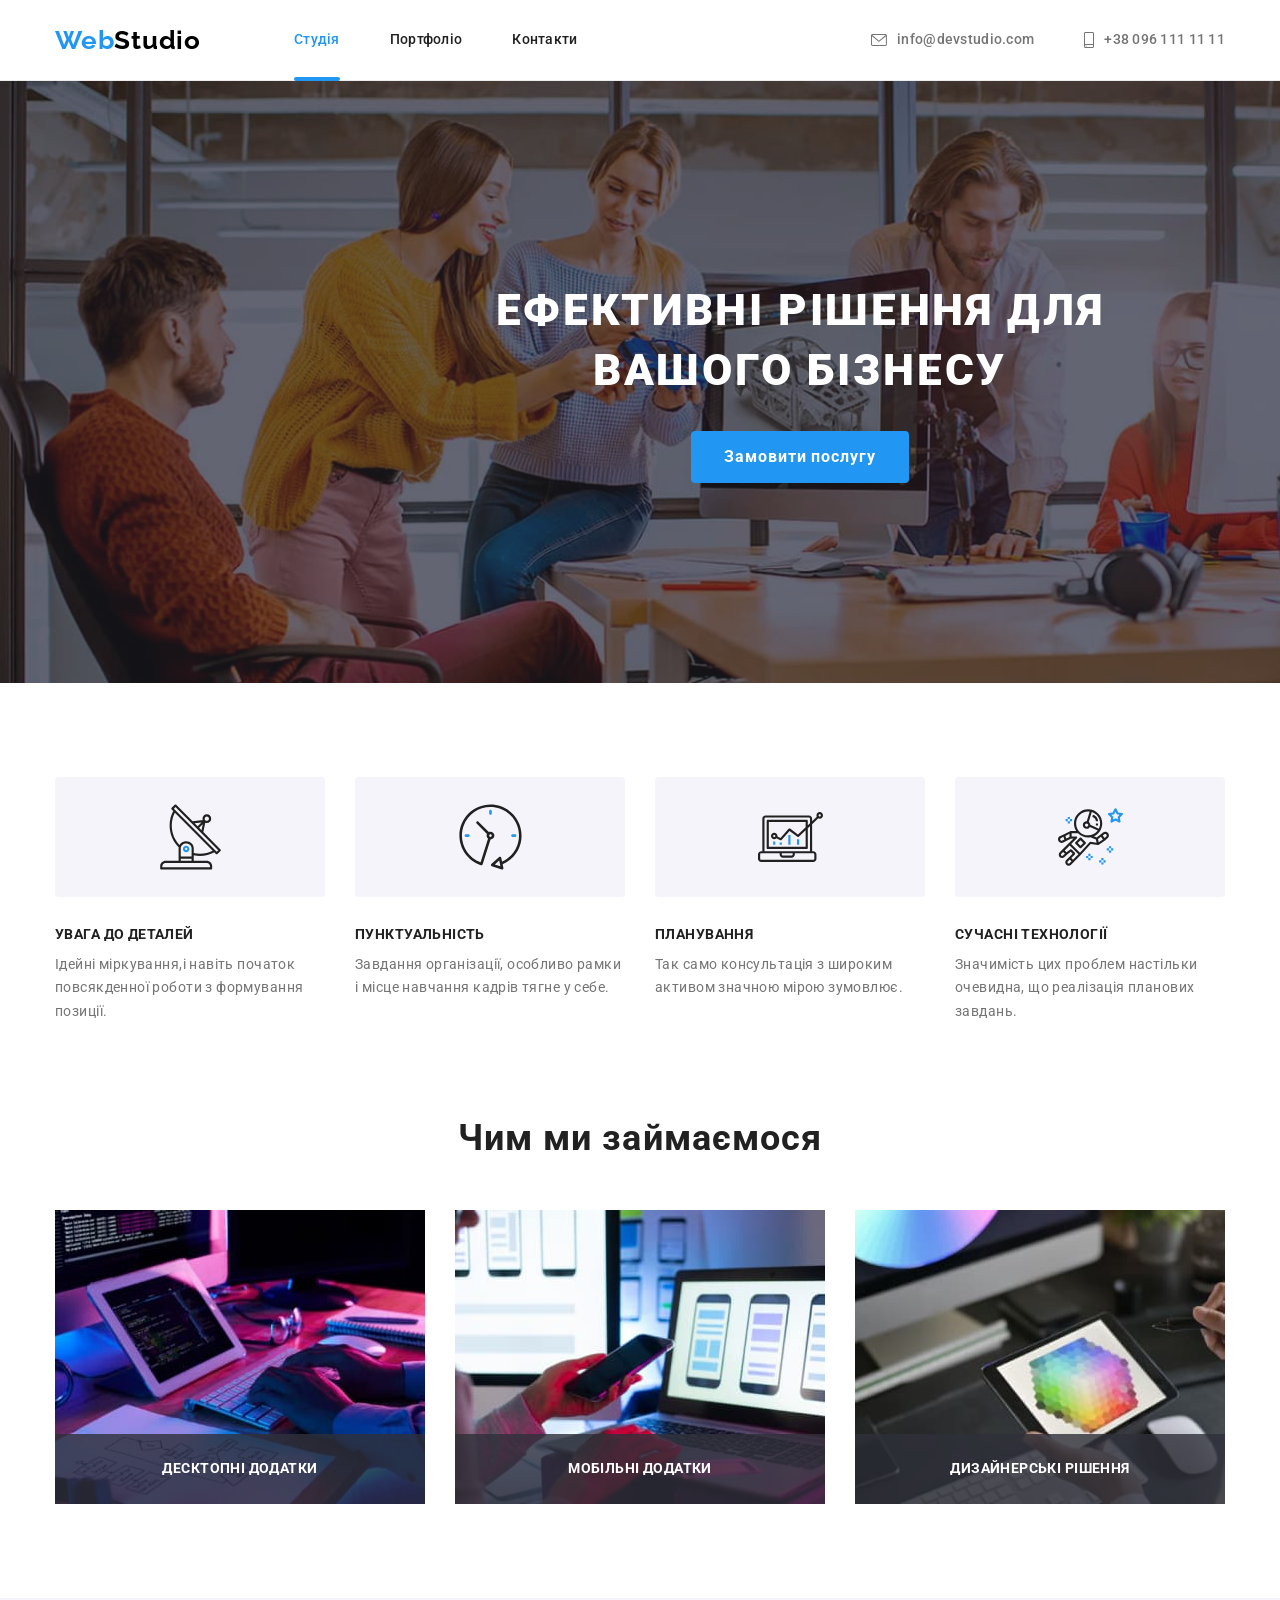
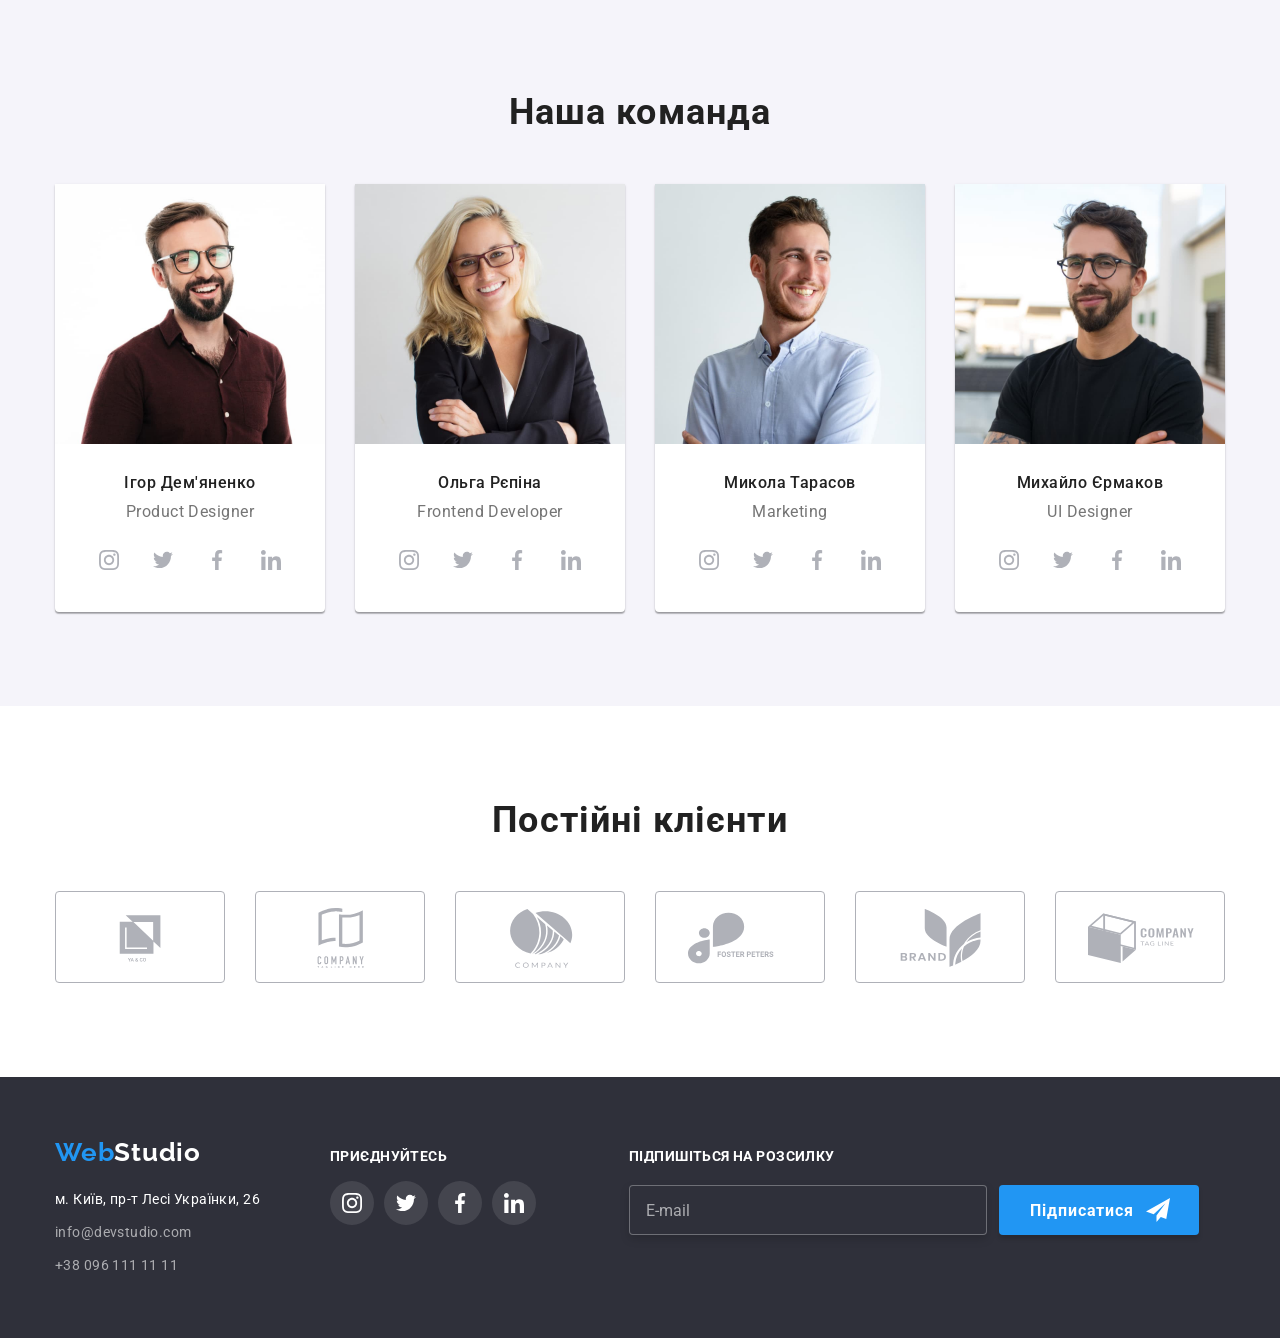
==== index.html @ 6a09ee53 "hw 6 finish" ====
<!DOCTYPE html>
<html lang="uk">
  <head>
    <meta charset="UTF-8" />
    <meta http-equiv="X-UA-Compatible" content="IE=edge" />
    <meta name="viewport" content="width=device-width, initial-scale=1.0" />
    <link rel="preconnect" href="https://fonts.googleapis.com" />
    <link rel="preconnect" href="https://fonts.gstatic.com" crossorigin />
    <link
      href="https://fonts.googleapis.com/css2?family=Raleway:wght@700&family=Roboto:wght@400;500;700;900&display=swap"
      rel="stylesheet"
    />
    <title>WebStudio</title>
    <link
      rel="stylesheet"
      href="https://cdnjs.cloudflare.com/ajax/libs/modern-normalize/1.0.0/modern-normalize.min.css"
    />
    <link rel="stylesheet" href="./css/style.css" />
  </head>

  <body>
    <!-- Шапка -->

    <header class="header">
      <div class="container header-container">
        <nav class="header-nav">
          <a href="./index.html" class="header-title-logo">
            <span class="header-logo">Web</span>Studio</a
          >
          <ul class="header-list list">
            <li class="header-item">
              <a href="./index.html" class="header-link link current">Студія</a>
            </li>
            <li class="header-item">
              <a href="./portfolio.html" class="header-link link">Портфоліо</a>
            </li>
            <li class="header-item">
              <a href="#" class="header-link link">Контакти</a>
            </li>
          </ul>
        </nav>
        <ul class="header-contact-list list">
          <li class="header-contact-wrap">
            <a class="header-contact link" href="mailto:info@devstudio.com">
              <svg class="header-icon-link" width="16px" height="12px">
                <use href="./images/svg/icons.svg#icon-mail"></use>
              </svg>
              info@devstudio.com</a
            >
          </li>
          <li class="header-contact-wrap">
            <a class="header-contact link" href="tel:+380961111111">
              <svg class="header-icon-link" width="10px" height="16px">
                <use href="./images/svg/icons.svg#icon-phone"></use>
              </svg>
              +38 096 111 11 11</a
            >
          </li>
        </ul>
      </div>
    </header>

    <main>
      <!-- Блок Герой -->
      <section class="hero">
        <h1 class="hero-title">Ефективні рішення для вашого бізнесу</h1>
        <button type="button" class="btn-hero" data-modal-open>
          Замовити послугу
        </button>
      </section>

      <!-- Особливості -->
      <section class="features box-first">
        <div class="container features-container">
          <h2 class="visually-hidden">Особливості</h2>
          <ul class="features-list list">
            <li class="features-item">
              <div class="features-box">
                <svg class="features-icon" width="65px" height="70px">
                  <use href="./images/svg/icons.svg#icon-antenna"></use>
                </svg>
              </div>
              <h3 class="features-pre-title">Увага до деталей</h3>
              <p class="features-description">
                Ідейні міркування,і навіть початок повсякденної роботи з
                формування позиції.
              </p>
            </li>
            <li class="features-item">
              <div class="features-box">
                <svg class="features-icon" width="65px" height="70px">
                  <use href="./images/svg/icons.svg#icon-clock"></use>
                </svg>
              </div>
              <h3 class="features-pre-title">Пунктуальність</h3>
              <p class="features-description">
                Завдання організації, особливо рамки і місце навчання кадрів
                тягне у себе.
              </p>
            </li>
            <li class="features-item">
              <div class="features-box">
                <svg class="features-icon" width="65px" height="70px">
                  <use href="./images/svg/icons.svg#icon-diagram"></use>
                </svg>
              </div>
              <h3 class="features-pre-title">Планування</h3>
              <p class="features-description">
                Так само консультація з широким активом значною мірою зумовлює.
              </p>
            </li>
            <li class="features-item">
              <div class="features-box">
                <svg class="features-icon" width="65px" height="70px">
                  <use href="./images/svg/icons.svg#icon-astronaut"></use>
                </svg>
              </div>
              <h3 class="features-pre-title">Сучасні технології</h3>
              <p class="features-description">
                Значимість цих проблем настільки очевидна, що реалізація
                планових завдань.
              </p>
            </li>
          </ul>
        </div>
      </section>

      <!-- Чим ми займаємося -->
      <section class="about">
        <div class="container">
          <h2 class="about-title">Чим ми займаємося</h2>
          <ul class="about-list list">
            <li class="about-item">
              <div class="about-box">
                <img
                  src="./images/index/box1.jpg"
                  alt="Написання коду на клавіатурі"
                  width="370"
                />
                <h3 class="about-pre-title">Десктопні додатки</h3>
              </div>
            </li>
            <li class="about-item">
              <div class="about-box">
                <img
                  src="./images/index/box2.jpg"
                  alt="Телефон в руці"
                  width="370"
                />
                <h3 class="about-pre-title">Мобільні додатки</h3>
              </div>
            </li>
            <li class="about-item">
              <div class="about-box">
                <img
                  src="./images/index/box3.jpg"
                  alt="Малюнок на планшеті"
                  width="370"
                />
                <h3 class="about-pre-title">Дизайнерські рішення</h3>
              </div>
            </li>
          </ul>
        </div>
      </section>

      <!-- Наша команда -->
      <section class="team">
        <div class="container">
          <h2 class="team-title">Наша команда</h2>
          <ul class="team-list list">
            <li class="team-item">
              <img src="./images/index/igor.jpg" alt="igor" width="270" />
              <div class="team-box-wrap">
                <h3 class="team-pre-title">Ігор Дем'яненко</h3>
                <p class="team-description">Product Designer</p>
                <ul class="team-icon-list list">
                  <li class="team-icon-item">
                    <a
                      class="team-socials link"
                      href="https://www.instagram.com"
                    >
                      <svg class="team-icon" width="20px" height="20px">
                        <use href="./images/svg/icons.svg#icon-instagram"></use>
                      </svg>
                    </a>
                  </li>
                  <li class="team-icon-item">
                    <a class="team-socials link" href="https://twitter.com">
                      <svg class="team-icon" width="20px" height="20px">
                        <use href="./images/svg/icons.svg#icon-twitter"></use>
                      </svg>
                    </a>
                  </li>
                  <li class="team-icon-item">
                    <a
                      class="team-socials link"
                      href="https://www.facebook.com"
                    >
                      <svg class="team-icon" width="20px" height="20px">
                        <use href="./images/svg/icons.svg#icon-facebook"></use>
                      </svg>
                    </a>
                  </li>
                  <li class="team-icon-item">
                    <a
                      class="team-socials link"
                      href="https://www.linkedin.com"
                    >
                      <svg class="team-icon" width="20px" height="20px">
                        <use href="./images/svg/icons.svg#icon-linkedin"></use>
                      </svg>
                    </a>
                  </li>
                </ul>
              </div>
            </li>
            <li class="team-item">
              <img src="./images/index/olga.jpg" alt="olga" width="270" />
              <div class="team-box-wrap">
                <h3 class="team-pre-title">Ольга Рєпіна</h3>
                <p class="team-description">Frontend Developer</p>
                <ul class="team-icon-list list">
                  <li class="team-icon-item">
                    <a
                      class="team-socials link"
                      href="https://www.instagram.com"
                    >
                      <svg class="team-icon" width="20px" height="20px">
                        <use href="./images/svg/icons.svg#icon-instagram"></use>
                      </svg>
                    </a>
                  </li>
                  <li class="team-icon-item">
                    <a class="team-socials link" href="https://twitter.com">
                      <svg class="team-icon" width="20px" height="20px">
                        <use href="./images/svg/icons.svg#icon-twitter"></use>
                      </svg>
                    </a>
                  </li>
                  <li class="team-icon-item">
                    <a
                      class="team-socials link"
                      href="https://www.facebook.com"
                    >
                      <svg class="team-icon" width="20px" height="20px">
                        <use href="./images/svg/icons.svg#icon-facebook"></use>
                      </svg>
                    </a>
                  </li>
                  <li class="team-icon-item">
                    <a
                      class="team-socials link"
                      href="https://www.linkedin.com"
                    >
                      <svg class="team-icon" width="20px" height="20px">
                        <use href="./images/svg/icons.svg#icon-linkedin"></use>
                      </svg>
                    </a>
                  </li>
                </ul>
              </div>
            </li>
            <li class="team-item">
              <img src="./images/index/mikola.jpg" alt="mikola" width="270" />
              <div class="team-box-wrap">
                <h3 class="team-pre-title">Микола Тарасов</h3>
                <p class="team-description">Marketing</p>
                <ul class="team-icon-list list">
                  <li class="team-icon-item">
                    <a
                      class="team-socials link"
                      href="https://www.instagram.com"
                    >
                      <svg class="team-icon" width="20px" height="20px">
                        <use href="./images/svg/icons.svg#icon-instagram"></use>
                      </svg>
                    </a>
                  </li>
                  <li class="team-icon-item">
                    <a class="team-socials link" href="https://twitter.com">
                      <svg class="team-icon" width="20px" height="20px">
                        <use href="./images/svg/icons.svg#icon-twitter"></use>
                      </svg>
                    </a>
                  </li>
                  <li class="team-icon-item">
                    <a
                      class="team-socials link"
                      href="https://www.facebook.com"
                    >
                      <svg class="team-icon" width="20px" height="20px">
                        <use href="./images/svg/icons.svg#icon-facebook"></use>
                      </svg>
                    </a>
                  </li>
                  <li class="team-icon-item">
                    <a
                      class="team-socials link"
                      href="https://www.linkedin.com"
                    >
                      <svg class="team-icon" width="20px" height="20px">
                        <use href="./images/svg/icons.svg#icon-linkedin"></use>
                      </svg>
                    </a>
                  </li>
                </ul>
              </div>
            </li>
            <li class="team-item">
              <img
                src="./images/index/muchaylo.jpg"
                alt="muchaylo"
                width="270"
              />
              <div class="team-box-wrap">
                <h3 class="team-pre-title">Михайло Єрмаков</h3>
                <p class="team-description">UI Designer</p>
                <ul class="team-icon-list list">
                  <li class="team-icon-item">
                    <a
                      class="team-socials link"
                      href="https://www.instagram.com"
                    >
                      <svg class="team-icon" width="20px" height="20px">
                        <use href="./images/svg/icons.svg#icon-instagram"></use>
                      </svg>
                    </a>
                  </li>
                  <li class="team-icon-item">
                    <a class="team-socials link" href="https://twitter.com">
                      <svg class="team-icon" width="20px" height="20px">
                        <use href="./images/svg/icons.svg#icon-twitter"></use>
                      </svg>
                    </a>
                  </li>
                  <li class="team-icon-item">
                    <a
                      class="team-socials link"
                      href="https://www.facebook.com"
                    >
                      <svg class="team-icon" width="20px" height="20px">
                        <use href="./images/svg/icons.svg#icon-facebook"></use>
                      </svg>
                    </a>
                  </li>
                  <li class="team-icon-item">
                    <a
                      class="team-socials link"
                      href="https://www.linkedin.com"
                    >
                      <svg class="team-icon" width="20px" height="20px">
                        <use href="./images/svg/icons.svg#icon-linkedin"></use>
                      </svg>
                    </a>
                  </li>
                </ul>
              </div>
            </li>
          </ul>
        </div>
      </section>

      <!-- Постійні клієнти -->
      <section class="clients">
        <div class="container">
          <h2 class="clients-title">Постійні клієнти</h2>
          <ul class="clients-list list">
            <li class="clients-item">
              <a class="clients-link" href="#">
                <svg class="clients-icon" width="106px" height="60px">
                  <use href="./images/svg/icons.svg#icon-Client-1"></use>
                </svg>
              </a>
            </li>
            <li class="clients-item">
              <a class="clients-link" href="#">
                <svg class="clients-icon" width="106px" height="60px">
                  <use href="./images/svg/icons.svg#icon-Client-2"></use>
                </svg>
              </a>
            </li>
            <li class="clients-item">
              <a class="clients-link" href="#">
                <svg class="clients-icon" width="106px" height="60px">
                  <use href="./images/svg/icons.svg#icon-Client-3"></use>
                </svg>
              </a>
            </li>
            <li class="clients-item">
              <a class="clients-link" href="#">
                <svg class="clients-icon" width="106px" height="60px">
                  <use href="./images/svg/icons.svg#icon-Client-4"></use>
                </svg>
              </a>
            </li>
            <li class="clients-item">
              <a class="clients-link" href="#">
                <svg class="clients-icon" width="106px" height="60px">
                  <use href="./images/svg/icons.svg#icon-Client-5"></use>
                </svg>
              </a>
            </li>
            <li class="clients-item">
              <a class="clients-link" href="#">
                <svg class="clients-icon" width="106px" height="60px">
                  <use href="./images/svg/icons.svg#icon-Client-6"></use>
                </svg>
              </a>
            </li>
          </ul>
        </div>
      </section>
    </main>

    <!-- Підвал -->

    <footer class="footer">
      <div class="container footer-container">
        <div class="footer-container-first">
          <a href="./index.html" class="footer-title-logo">
            <span class="footer-logo">Web</span>Studio</a
          >
          <address>
            <ul class="address-list list">
              <li class="footer-address-item">
                <a
                  href="http://surl.li/cvalr"
                  target="_blank"
                  rel="noopener noreferrer"
                  class="footer-address link"
                  >м. Київ, пр-т Лесі Українки, 26</a
                >
              </li>
              <li class="footer-address-item">
                <a href="mailto:info@devstudio.com" class="footer-contact link"
                  >info@devstudio.com</a
                >
              </li>
              <li class="footer-address-item">
                <a href="tel:+380961111111" class="footer-contact link"
                  >+38 096 111 11 11</a
                >
              </li>
            </ul>
          </address>
        </div>
        <div class="footer-container-second">
          <p class="footer-text">приєднуйтесь</p>
          <ul class="footer-icon-list list">
            <li class="footer-icon-item">
              <a class="footer-socials link" href="https://www.instagram.com">
                <svg class="footer-icon" width="20px" height="20px">
                  <use href="./images/svg/icons.svg#icon-instagram"></use>
                </svg>
              </a>
            </li>
            <li class="footer-icon-item">
              <a class="footer-socials link" href="https://twitter.com">
                <svg class="footer-icon" width="20px" height="20px">
                  <use href="./images/svg/icons.svg#icon-twitter"></use>
                </svg>
              </a>
            </li>
            <li class="footer-icon-item">
              <a class="footer-socials link" href="https://www.facebook.com">
                <svg class="footer-icon" width="20px" height="20px">
                  <use href="./images/svg/icons.svg#icon-facebook"></use>
                </svg>
              </a>
            </li>
            <li class="footer-icon-item">
              <a class="footer-socials link" href="https://www.linkedin.com">
                <svg class="footer-icon" width="20px" height="20px">
                  <use href="./images/svg/icons.svg#icon-linkedin"></use>
                </svg>
              </a>
            </li>
          </ul>
        </div>
        <div class="footer-container-third">
          <p class="footer-title-third">Підпишіться на розсилку</p>

          <form class="footer-form">
            <label for="email"></label>
            <input
              class="footer-input"
              type="email"
              name="email"
              id="email"
              placeholder="E-mail"
            />
            <button type="submit" class="btn-footer">
              Підписатися
              <svg class="footer-form-icon" width="24px" height="24px">
                <use href="./images/svg/icons.svg#icon-telegram"></use>
              </svg>
            </button>
          </form>
        </div>
      </div>
    </footer>

    <!-- Модальне вікно -->

    <div class="backdrop is-hidden" data-modal>
      <div class="modal">
        <button type="button" class="close-button" data-modal-close>
          <svg class="clients-icon" width="18px" height="18px">
            <use href="./images/svg/icons.svg#icon-close"></use>
          </svg>
        </button>

        <h2 class="modal-title">Залиште свої дані, ми вам передзвонимо</h2>

        <form class="modal-form">
          <div class="modal-field">
            <label class="modal-label" for="name">Ім'я</label>
            <div class="input-wrap">
              <input
                class="modal-input"
                type="text"
                name="name"
                id="name"
                autofocus
                required
              />
              <svg class="modal-icon" width="18px" height="18px">
                <use href="./images/svg/icons.svg#icon-person"></use>
              </svg>
            </div>
          </div>

          <div class="modal-field">
            <label class="modal-label" for="tel">Телефон</label>
            <div class="input-wrap">
              <input
                class="modal-input"
                type="tel"
                name="tel"
                id="tel"
                required
              />
              <svg class="modal-icon" width="18px" height="18px">
                <use href="./images/svg/icons.svg#icon-tel"></use>
              </svg>
              <span class="error">Не вірно введено</span>
            </div>
          </div>

          <div class="modal-field">
            <label class="modal-label" for="email">Пошта</label>
            <div class="input-wrap">
              <input
                class="modal-input"
                type="email"
                name="email"
                id="email"
                required
              />
              <svg class="modal-icon" width="18px" height="18px">
                <use href="./images/svg/icons.svg#icon-email"></use>
              </svg>
              <span class="error">Не вірно введено</span>
            </div>
          </div>

          <div class="modal-field">
            <label class="modal-label" for="feedback"
              >Коментар<textarea
                name="feedback"
                id="feedback"
                rows="5"
                placeholder="Введіть текст"
              ></textarea>
            </label>
          </div>

          <div class="modal-field-check">
            <input
              class="modal-input-check"
              type="checkbox"
              name="checkbox"
              id="checkbox"
              required
            />

            <label class="checkbox-title" for="checkbox">
              <div class="modal-checkbox">
                <svg class="chekbox-icon" width="16px" height="15px">
                  <use href="./images/svg/icons.svg#icon-check"></use>
                </svg>
              </div>
              Погоджуюся з розсилкою та приймаю
              <a class="modal-link" href="#"> Умови договору</a></label
            >
          </div>

          <button class="btn-submit" type="submit">Відправити</button>
        </form>
      </div>
    </div>
    <script src="./js/modal.js"></script>
  </body>
</html>
---- css/style.css ----
:root {
  --primary-text-color: #212121;
  --secondary-text-color: #757575;
  --tetriary-text-color: #000000;
  --primary-title-color: #ffffff;
  --description-text: rgba(255, 255, 255, 0.6);
  --accent-color: #2196f3;
  --background-color-hero: #2f303a;
  --background-color-btn: #188ce8;
  --moz-background-team: #f5f4fa;
  --border-bottom-color: #ececec;
  --border-portfolio: #eeeeee;
  --primary-svg-color: #afb1b8;
}

html {
  box-sizing: border-box;
}

*,
*::before,
*::after {
  box-sizing: border-box;
  /* outline: 2px solid tomato; */
}

h1,
h2,
h3,
h4,
h5,
h6,
p,
ul {
  margin: 0;
}

ul {
  padding-left: 0;
}

body {
  font-family: "Roboto", sans-serif;
  color: var(--primary-text-color);
  background-color: var(--primary-title-color);
}

.container {
  margin: 0 auto;
  width: 1200px;
  padding-left: 15px;
  padding-right: 15px;
}

/* List styles */

.list {
  list-style: none;
}

/* link styles */

.link {
  text-decoration: none;
  transition: background-color 250ms cubic-bezier(0.4, 0, 0.2, 1);
}

.link:hover,
.link:focus {
  color: var(--accent-color);
}

.link:hover {
  animation: shake 2s;
}

@keyframes shake {
  0%,
  50%,
  100% {
    transform: rotate(0deg);
  }
  10%,
  30% {
    transform: rotate(-10deg);
  }
  20%,
  40% {
    transform: rotate(10deg);
  }
}

/* Button styles */

.btn-hero:hover,
.btn-hero:focus {
  background-color: var(--background-color-btn);
}

.btn-portfolio:hover,
.btn-portfolio:focus {
  color: var(--primary-title-color);
  background-color: var(--accent-color);
  box-shadow: 0px 3px 1px rgba(0, 0, 0, 0.1), 0px 1px 2px rgba(0, 0, 0, 0.08),
    0px 2px 2px rgba(0, 0, 0, 0.12);
}

button {
  display: inline-block;
  cursor: pointer;
  border: 1px solid transparent;
  border-radius: 4px;
  text-align: center;
}

.btn-hero {
  color: var(--primary-title-color);
  background-color: var(--accent-color);
  font-weight: 700;
  font-size: 16px;
  font-family: inherit;
  line-height: 1.87;
  text-align: center;
  letter-spacing: 0.06em;
  padding: 10px 32px;
  transition: background-color 250ms cubic-bezier(0.4, 0, 0.2, 1);
}

.btn-portfolio {
  color: var(--primary-text-color);
  background-color: var(--moz-background-team);
  font-weight: 500;
  font-size: 16px;
  line-height: 1.62;
  font-family: inherit;
  letter-spacing: 0.03em;
  padding: 6px 22px;
  transition: background-color 250ms cubic-bezier(0.4, 0, 0.2, 1),
    color 250ms cubic-bezier(0.4, 0, 0.2, 1),
    box-shadow 250ms cubic-bezier(0.4, 0, 0.2, 1);
}

/* Hide heading */
.visually-hidden {
  position: absolute;
  white-space: nowrap;
  width: 1px;
  height: 1px;
  overflow: hidden;
  border: 0;
  padding: 0;
  clip: rect(0 0 0 0);
  clip-path: inset(50%);
  margin: -1px;
}

/* header */

.header {
  display: block;
  border-bottom: 1px solid var(--border-bottom-color);
}

.header-container {
  display: flex;
  align-items: center;
}

.header-title-logo {
  color: var(--tetriary-text-color);
  font-family: "Raleway";
  font-style: normal;
  font-weight: 700;
  font-size: 26px;
  line-height: 1.19;
  letter-spacing: 0.03em;
  text-decoration: none;
  margin-right: 93px;
  display: block;
}

.header-list,
.contact-list,
.features-list,
.about-list,
.team-list {
  display: flex;
}

.header-nav {
  display: flex;
  align-items: center;
}

.header-logo {
  color: var(--accent-color);
}

.header-item:not(:first-child) {
  font-weight: 500;
  font-size: 14px;
  line-height: 1.14;
  letter-spacing: 0.02em;
  margin-left: 50px;
}

.header-link {
  color: var(--primary-text-color);
  font-weight: 500;
  font-size: 14px;
  line-height: 1.14;
  letter-spacing: 0.02em;
  padding-top: 32px;
  padding-bottom: 32px;
  display: block;
  transition: color 250ms cubic-bezier(0.4, 0, 0.2, 1);
}

.header-link.link.current {
  position: relative;
  color: var(--accent-color);
}

.header-link.link.current::after {
  content: "";
  position: absolute;
  right: 0;
  bottom: -1px;
  height: 4px;
  width: 100%;
  background: var(--accent-color);
  border-radius: 2px;
}

.header-contact-list {
  display: flex;
  margin-left: auto;
}

.header-contact-wrap:not(:last-child) {
  margin-right: 50px;
}

.header-contact:hover svg,
.header-contact:focus svg {
  fill: var(--accent-color);
}

.header-icon-link {
  fill: var(--secondary-text-color);
  margin-right: 10px;
}

.header-icon-link {
  transition: fill 250ms cubic-bezier(0.4, 0, 0.2, 1);
}

.header-contact {
  display: flex;
  align-items: center;
  color: var(--secondary-text-color);
  font-weight: 500;
  font-size: 14px;
  line-height: 1.14;
  letter-spacing: 0.02em;
  padding: 32px 0;
  transition: color 250ms cubic-bezier(0.4, 0, 0.2, 1);
}

/* section hero */

.hero {
  width: 1600px;
  margin-left: auto;
  margin-right: auto;
  background-color: #c4c4c4;
  background-image: url(../images/index/Img\ Overlay.png),
    url(../images/index/hero.jpg);
  padding: 200px 0;
  text-align: center;
  background-size: cover;
}

.hero-title {
  color: var(--primary-title-color);
  font-weight: 900;
  font-size: 44px;
  line-height: 1.36;
  letter-spacing: 0.06em;
  text-transform: uppercase;
  margin: 0 auto 30px;
  max-width: 696px;
}

/* section features */

.features {
  padding-top: 94px;
  padding-bottom: 47px;
}

.features-container {
  display: flex;
}

.features-item:not(:first-child) {
  margin-left: 30px;
}

.features-box {
  display: flex;
  align-items: center;
  justify-content: center;
  width: 270px;
  height: 120px;
  background: var(--moz-background-team);
  border-radius: 4px;
  margin-bottom: 30px;
}

.features-pre-title {
  color: var(--primary-text-color);
  font-weight: 700;
  font-size: 14px;
  line-height: 1.14;
  letter-spacing: 0.03em;
  text-transform: uppercase;
  margin-bottom: 10px;
}

.features-description {
  width: 270px;
  color: var(--secondary-text-color);
  font-size: 14px;
  line-height: 1.71;
  letter-spacing: 0.03em;
}

/* section about */

img {
  display: block;
  max-width: 100%;
}

.about {
  padding-top: 47px;
  padding-bottom: 94px;
}

.about-item:not(:first-child) {
  margin-left: 30px;
}

.about-title {
  font-weight: 700;
  font-size: 36px;
  line-height: 1.16;
  text-align: center;
  letter-spacing: 0.03em;
  margin-bottom: 50px;
}

.about-box {
  position: relative;
}

.about-pre-title {
  position: absolute;
  right: 0;
  bottom: 0;

  display: flex;
  justify-content: center;
  align-items: center;
  width: 370px;
  height: 70px;
  font-size: 14px;
  line-height: 1.14;
  text-align: center;
  letter-spacing: 0.03em;
  text-transform: uppercase;
  color: #ffffff;
  background: rgba(47, 48, 58, 0.8);
}

/* team */

.team {
  background-color: var(--moz-background-team);
  padding: 94px 0;
}

.team-item:not(:first-child) {
  margin-left: 30px;
}

.team-item {
  box-shadow: 0px 1px 3px rgb(0 0 0 / 12%), 0px 1px 1px rgb(0 0 0 / 14%),
    0px 2px 1px rgb(0 0 0 / 20%);
  border-radius: 0px 0px 4px 4px;
  background-color: #fff;
}

.team-box-wrap {
  padding: 30px 0;
}

.team-title {
  font-weight: 700;
  font-size: 36px;
  line-height: 1.16;
  text-align: center;
  letter-spacing: 0.03em;
  margin-bottom: 50px;
}

.team-pre-title {
  font-weight: 500;
  font-size: 16px;
  line-height: 1.18;
  text-align: center;
  letter-spacing: 0.03em;
}

.team-description {
  color: var(--secondary-text-color);
  font-size: 16px;
  line-height: 1.18;
  text-align: center;
  letter-spacing: 0.03em;
  margin-top: 10px;
}

.team-icon-list {
  display: flex;
  justify-content: center;
  gap: 10px;
  margin-top: 16px;
}

.team-icon {
  fill: var(--primary-svg-color);
}

.team-icon {
  transition: fill 250ms cubic-bezier(0.4, 0, 0.2, 1);
}

.team-icon-item {
  width: 44px;
  height: 44px;
  display: flex;
  align-items: center;
  justify-content: center;
}

.team-socials {
  width: 44px;
  height: 44px;
  display: flex;
  align-items: center;
  justify-content: center;
  border-radius: 50%;
}

.team-socials:hover,
.team-socials:focus {
  background-color: var(--accent-color);
}

.team-socials:hover svg,
.team-socials:focus svg {
  fill: var(--primary-title-color);
}

/* portfolio */

.portfolio {
  padding: 94px 0;
}

.portfolio-list {
  justify-content: center;
  display: flex;
  font-weight: 500;
  font-size: 16px;
  line-height: 1.62;
  text-align: center;
  letter-spacing: 0.03em;
}

.portfolio-item:not(:last-child) {
  margin-right: 8px;
}

/* projects */

.projects-link {
  display: block;
  text-decoration: none;
  transition: box-shadow 250ms cubic-bezier(0.4, 0, 0.2, 1);
}

.projects-list {
  margin-top: 50px;
  gap: 30px;
  display: flex;
  flex-wrap: wrap;
}

.projects-item {
  width: calc((100% - 60px) / 3);
}

.projects-box {
  position: relative;
  overflow: hidden;
}

.projects-text {
  top: 0;
  left: 0;
  position: absolute;
  height: 110%;
  padding: 63px 24px;
  background: rgba(33, 150, 243, 0.9);
  color: var(--primary-title-color);
  font-size: 18px;
  line-height: 1.56;
  letter-spacing: 0.03em;
  transform: translateY(100%);
  transition: transform 250ms cubic-bezier(0.4, 0, 0.2, 1);
}

.projects-item:hover .projects-text {
  transform: translateY(0);
}

.projects-link:hover,
.projects-link:focus {
  box-shadow: 0px 1px 1px rgba(0, 0, 0, 0.12), 0px 4px 4px rgba(0, 0, 0, 0.06),
    1px 4px 6px rgba(0, 0, 0, 0.16);
}

.projects-wrap {
  padding: 20px 24px;
  border-bottom: 1px solid var(--border-portfolio);
  border-right: 1px solid var(--border-portfolio);
  border-left: 1px solid var(--border-portfolio);
}

.projects-pre-title {
  color: var(--primary-text-color);
  font-weight: 700;
  font-size: 18px;
  line-height: 2;
  letter-spacing: 0.06em;
}

.projects-description {
  color: var(--secondary-text-color);
  font-size: 16px;
  line-height: 1.87;
  letter-spacing: 0.03em;
  margin-top: 4px;
}

/* Постійні клієнти */

.clients {
  padding-top: 94px;
  padding-bottom: 94px;
}

.clients-item {
  display: flex;
  align-items: center;
  justify-content: center;
}

.clients-link {
  width: 170px;
  height: 92px;
  padding: 16px 32px;
  display: block;
  border: 1px solid var(--primary-svg-color);
  border-radius: 4px;
  fill: var(--primary-svg-color);
  transition: border 250ms cubic-bezier(0.4, 0, 0.2, 1);
}

.clients-icon {
  transition: fill 250ms cubic-bezier(0.4, 0, 0.2, 1);
}

.clients-link:hover,
.clients-link:focus {
  border: 1px solid var(--accent-color);
}

.clients-link:hover svg,
.clients-link:focus svg {
  fill: var(--accent-color);
}

.clients-title {
  font-weight: 700;
  font-size: 36px;
  line-height: 1.16;
  text-align: center;
  letter-spacing: 0.03em;
  margin-bottom: 50px;
}

.clients-list {
  display: flex;
  gap: 30px;
}

/* footer */

.footer {
  padding-top: 60px;
  padding-bottom: 60px;
  color: var(--primary-title-color);
  background-color: var(--background-color-hero);
}

.footer-container {
  display: flex;
  align-items: baseline;
}

.footer-container-second {
  margin-left: 70px;
}

.footer-address-item:not(:first-child) {
  margin-top: 9px;
}

.footer-address.link {
  color: var(--primary-title-color);
  font-style: normal;
  font-weight: 400;
  font-size: 14px;
  line-height: 1.71;
  letter-spacing: 0.03em;
  transition: color 250ms cubic-bezier(0.4, 0, 0.2, 1);
}

.footer-contact.link {
  color: var(--description-text);
  font-style: normal;
  font-size: 14px;
  line-height: 1.71;
  letter-spacing: 0.03em;
  margin-top: 9px;
  transition: color 250ms cubic-bezier(0.4, 0, 0.2, 1);
}

.footer-title-logo {
  margin-bottom: 20px;
  display: inline-block;
  text-decoration: none;
  font-family: "Raleway", sans-serif;
  font-weight: 700;
  font-size: 26px;
  line-height: 1.19;
  letter-spacing: 0.03em;
  color: var(--primary-title-color);
}

.footer-title-third {
  font-weight: 700;
  font-size: 14px;
  line-height: 1.14;
  letter-spacing: 0.03em;
  text-transform: uppercase;
  margin-bottom: 20px;
}

.footer-container-third {
  margin-left: 93px;
}

/* .footer-form::placeholder {
  padding-left: 16px;
  color: tomato;
} */

.btn-footer {
  position: absolute;
  width: 200px;
  height: 50px;
  background-color: var(--accent-color);
  color: var(--primary-title-color);
  box-shadow: 0px 4px 4px rgba(0, 0, 0, 0.15);
  font-weight: 700;
  font-size: 16px;
  line-height: 1.88;
  margin-left: 12px;
  padding: 10px 62px 10px 28px;
  letter-spacing: 0.06em;
  transition: background-color 250ms cubic-bezier(0.4, 0, 0.2, 1);
}

.btn-footer:hover,
.btn-footer:focus {
  background-color: var(--background-color-btn);
}

.footer-form-icon {
  position: absolute;
  top: 50%;
  right: 28px;
  transform: translateY(-50%);
  fill: var(--primary-text-color);
  transition: fill 250ms cubic-bezier(0.4, 0, 0.2, 1);
}

.btn-footer::after {
  content: "";
}

.footer-input {
  border: none;
  width: 358px;
  height: 50px;
  outline: none;
  padding-left: 16px;
  background: var(--background-color-hero);
  border: 1px solid rgba(255, 255, 255, 0.3);
  filter: drop-shadow(0px 4px 4px rgba(0, 0, 0, 0.15));
  border-radius: 4px;
  color: rgba(255, 255, 255, 0.6);
}

.footer-input::placeholder {
  color: rgba(255, 255, 255, 0.6);
}

.footer-logo {
  color: var(--accent-color);
  font-family: "Raleway";
  font-style: normal;
  font-weight: 700;
  font-size: 26px;
  line-height: 1.19;
  letter-spacing: 0.03em;
}

.footer-text {
  font-weight: 700;
  font-size: 14px;
  line-height: 1.14;
  letter-spacing: 0.03em;
  text-transform: uppercase;
}

.footer-address.link:hover,
.footer-address.link:focus {
  color: var(--accent-color);
}

.footer-contact.link:hover,
.footer-contact.link:focus {
  color: var(--accent-color);
}

.footer-icon-list {
  display: flex;
  align-items: center;
  gap: 10px;
  margin-top: 16px;
}

.footer-icon {
  fill: var(--primary-title-color);
}

.footer-icon-item {
  width: 44px;
  height: 44px;
  display: flex;
  align-items: center;
  justify-content: center;
}

.footer-socials {
  background: rgba(255, 255, 255, 0.1);
  width: 44px;
  height: 44px;
  display: flex;
  align-items: center;
  justify-content: center;
  border-radius: 50%;
}

.footer-socials:hover,
.footer-socials:focus {
  background-color: var(--accent-color);
}

.footer-socials:hover svg,
.footer-socials:focus svg {
  fill: var(--primary-title-color);
}

/* modal */

.backdrop {
  position: fixed;
  top: 0;
  left: 0;
  width: 100%;
  height: 100vh;
  background: rgba(0, 0, 0, 0.2);

  opacity: 1;
  transition: opacity 250ms cubic-bezier(0.4, 0, 0.2, 1);
}

.modal {
  position: absolute;
  top: 50%;
  left: 50%;
  padding: 40px 40px;
  width: 530px;
  height: 580px;
  background: var(--primary-title-color);
  border-radius: 4px;
  transform: translate(-50%, -50%) scale(1);
  transition: transform 250ms cubic-bezier(0.4, 0, 0.2, 1);
}

.is-hidden .modal {
  transform: translate(-50%, -50%) scale(1.1);
}

.modal-title {
  width: 448px;
  height: 23px;
  color: var(--primary-text-color);
  font-size: 20px;
  line-height: 0.86;
  text-align: center;
  letter-spacing: 0.03em;
}

.close-button {
  position: absolute;
  right: 10px;
  top: 10px;
  background: var(--primary-title-color);
  fill: var(--tetriary-text-color);
  width: 30px;
  height: 30px;
  display: flex;
  border-radius: 50px;
  border: 1px solid rgba(0, 0, 0, 0.1);
  cursor: pointer;
  justify-content: center;
  align-items: center;
}

.close-button:hover {
  fill: var(--accent-color);
}

.is-hidden {
  opacity: 0;
  pointer-events: none;
}

.no-scroll {
  overflow: hidden;
}

.btn-submit {
  width: 200px;
  height: 50px;
  background-color: var(--accent-color);
  color: var(--primary-title-color);
  box-shadow: 0px 4px 4px rgba(0, 0, 0, 0.15);
  font-weight: 700;
  font-size: 16px;
  line-height: 1.88;
  display: flex;
  justify-content: center;
  align-items: center;
  letter-spacing: 0.06em;
  margin: auto;
  margin-top: 30px;
  transition: background-color 250ms cubic-bezier(0.4, 0, 0.2, 1);
}

.btn-submit:hover,
.btn-submit:focus {
  background-color: var(--background-color-btn);
}

.input-wrap {
  position: relative;
  margin-top: 4px;
  height: 40px;
}

.modal-field {
  display: flex;
  flex-direction: column;
  margin-bottom: 15px;
}

.modal-icon {
  position: absolute;
  top: 50%;
  left: 12px;
  transform: translateY(-50%);
  fill: var(--primary-text-color);
  transition: fill 250ms cubic-bezier(0.4, 0, 0.2, 1);
}

.modal-label {
  font-size: 12px;
  line-height: 1.16;
  letter-spacing: 0.01em;
  color: var(--secondary-text-color);
}

.modal-link {
  margin-left: 10px;
  color: var(--accent-color);
}

.modal-input {
  border: none;
  width: 100%;
  height: 40px;
  padding-left: 42px;
  border: 1px solid rgba(33, 33, 33, 0.2);
  border-radius: 4px;
  outline: none;
  transition: border 250ms cubic-bezier(0.4, 0, 0.2, 1);
}

.modal-form input:focus,
.modal-form input:hover {
  border: 1px solid var(--accent-color);
}

.modal-form input:focus + svg,
.modal-form input:hover + svg {
  fill: var(--accent-color);
}

.modal-field .error {
  color: red;
  display: none;
}

.modal-field textarea {
  border: none;
  resize: none;
  width: 100%;
  height: 120px;
  padding-left: 16px;
  padding-top: 12px;
  margin-top: 4px;
  border: 1px solid rgba(33, 33, 33, 0.2);
  border-radius: 4px;
  outline: none;
  transition: border 250ms cubic-bezier(0.4, 0, 0.2, 1);
}

.checkbox-title {
  display: flex;
  align-items: center;
  font-size: 14px;
  line-height: 1.71;
  letter-spacing: 0.03em;
  color: var(--secondary-text-color);
}

.modal-field-check {
  display: flex;
  align-items: center;
}

textarea::placeholder {
  color: rgba(117, 117, 117, 0.5);
}

.modal-input-check {
  position: absolute;
  white-space: nowrap;
  width: 1px;
  height: 1px;
  overflow: hidden;
  border: 0;
  padding: 0;
  clip: rect(0 0 0 0);
  clip-path: inset(50%);
  margin: -1px;
}

.modal-checkbox {
  width: 16px;
  height: 15px;
  border: 2px solid var(--primary-text-color);
  border-radius: 3px;
  display: flex;
  align-items: center;
  margin-right: 9px;
}

.modal-field-check input:checked + label .modal-checkbox {
  background: var(--accent-color);
  border: 2px solid var(--accent-color);
}
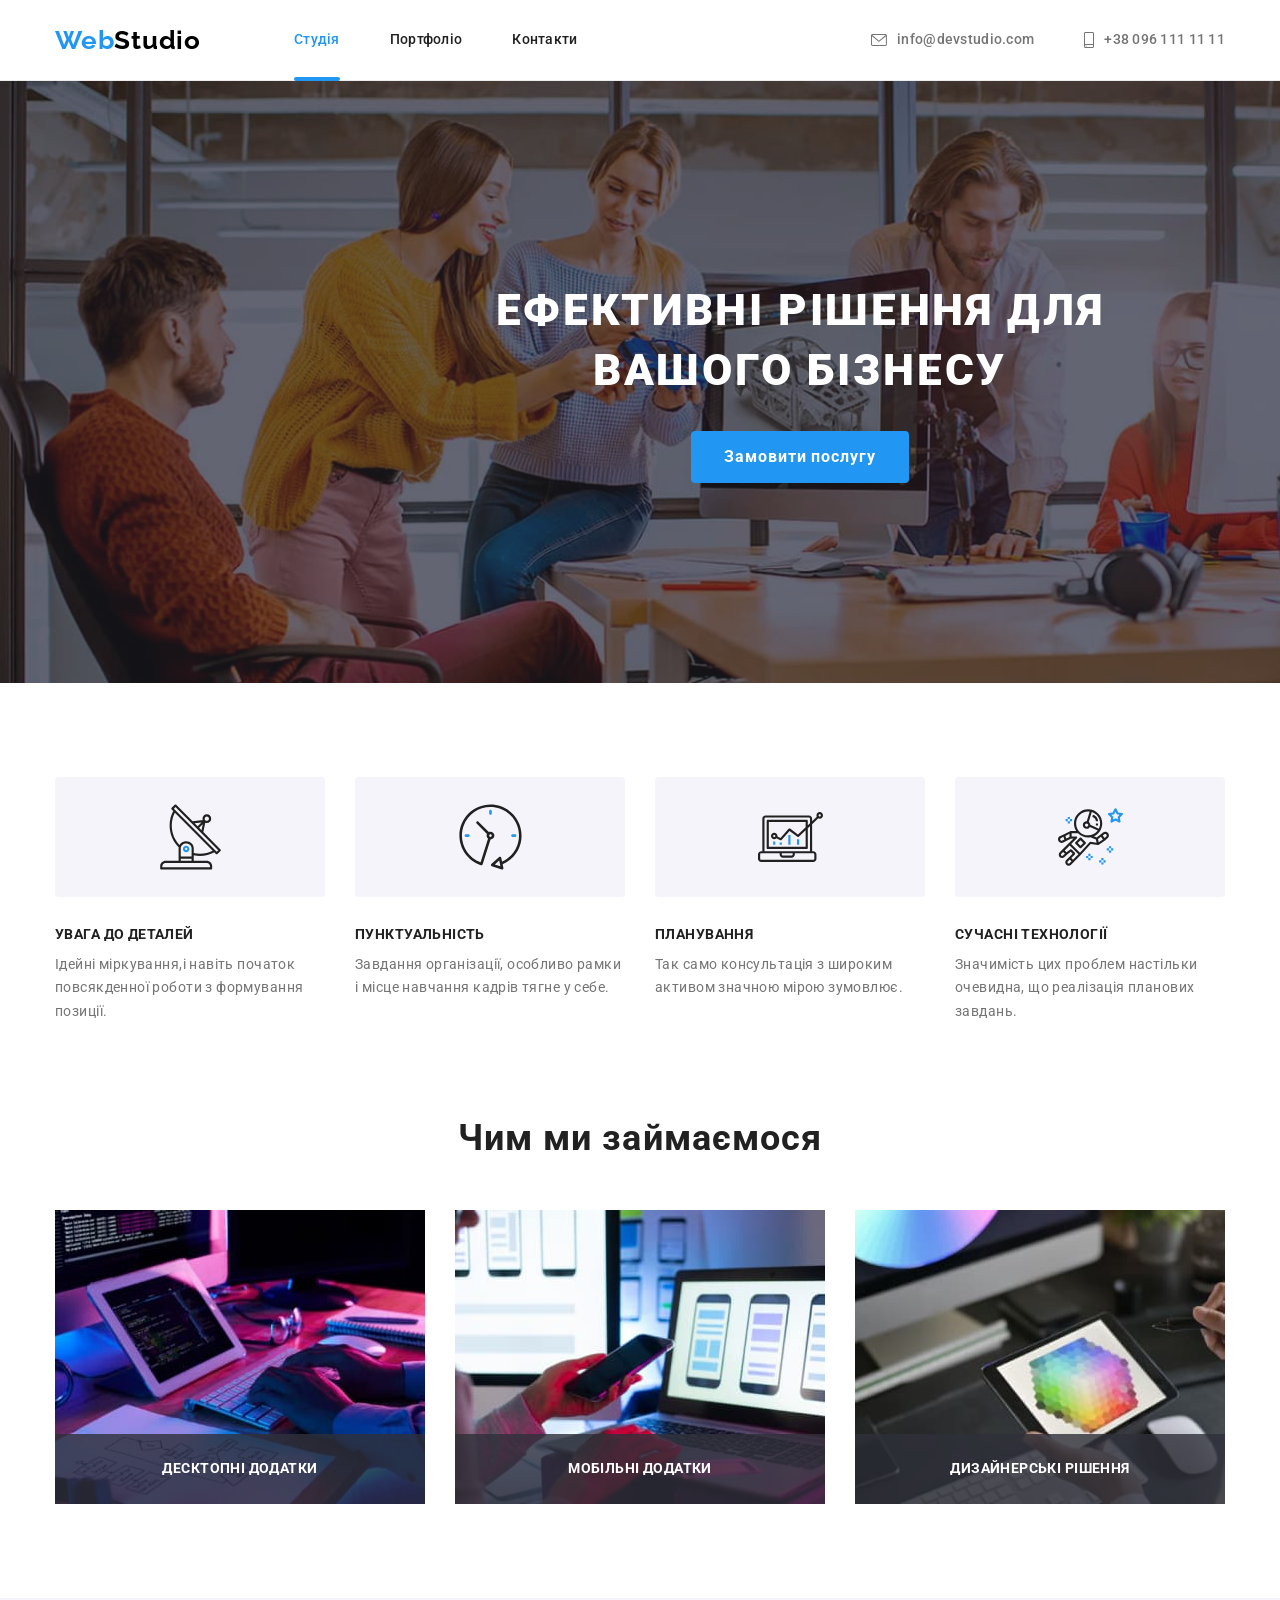
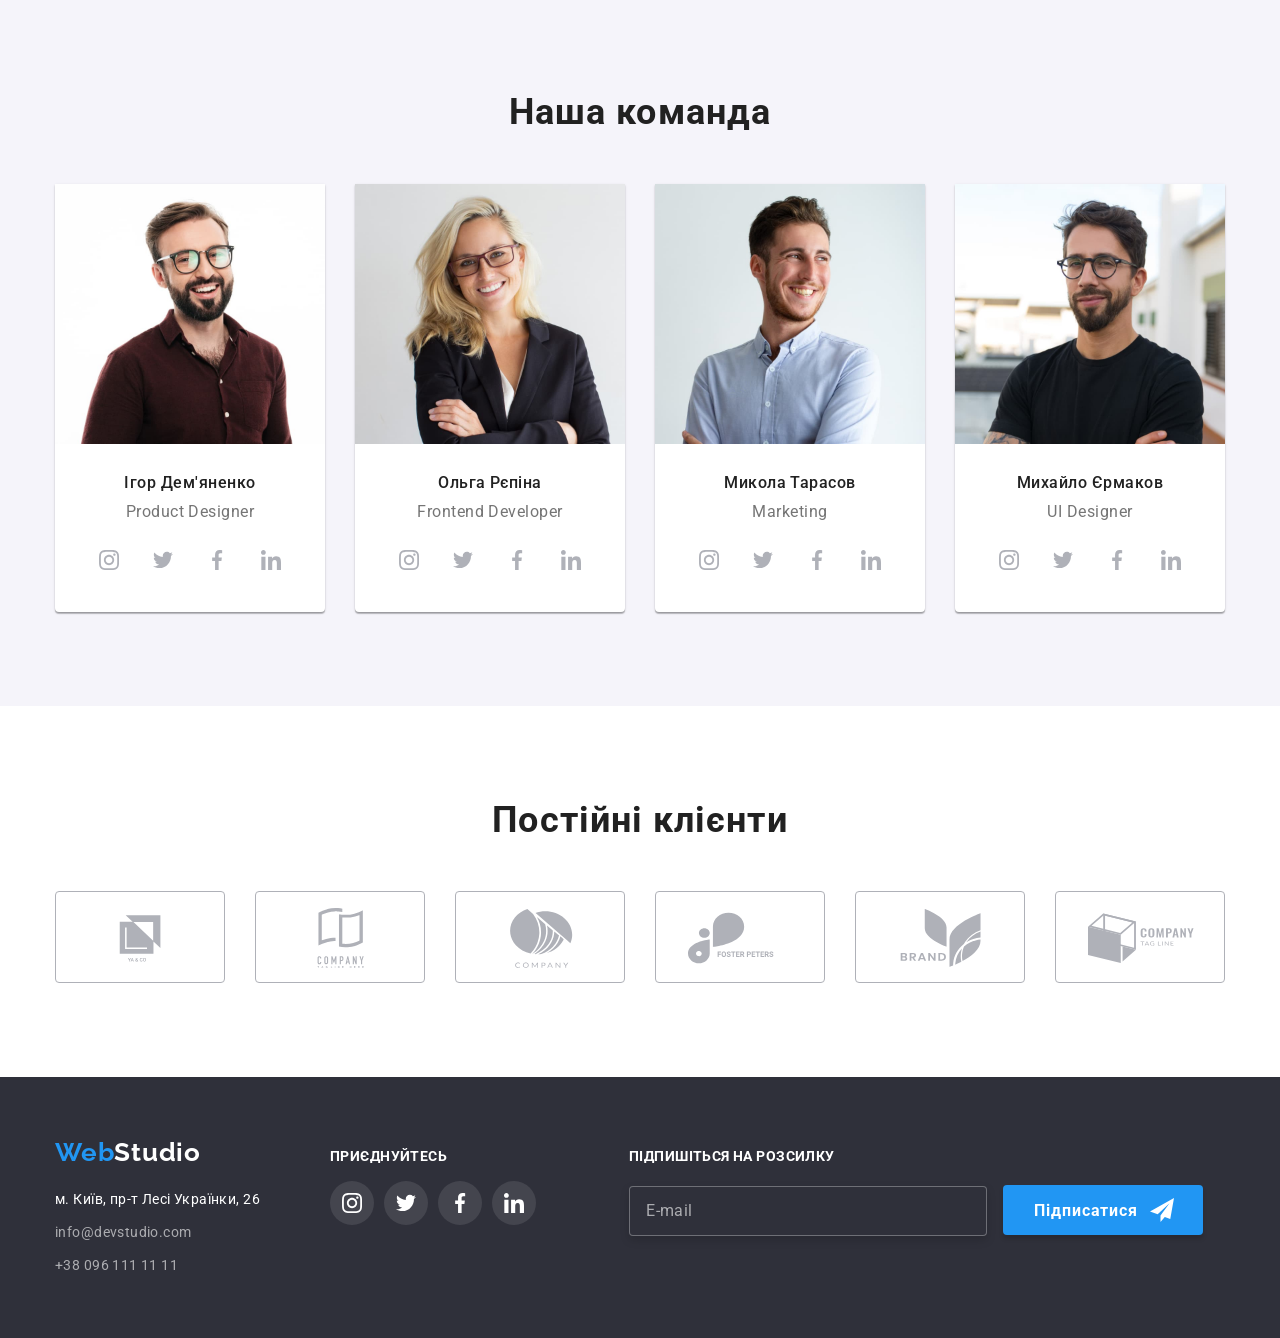
==== commit c38b655e: "homework accepted hw6" ====
--- a/index.html
+++ b/index.html
@@ -565,7 +565,7 @@
             </div>
           </div>
 
-          <div class="modal-field">
+          <div class="modal-field-comment">
             <label class="modal-label" for="feedback"
               >Коментар<textarea
                 name="feedback"
--- a/css/style.css
+++ b/css/style.css
@@ -685,13 +685,8 @@
   margin-left: 93px;
 }
 
-/* .footer-form::placeholder {
-  padding-left: 16px;
-  color: tomato;
-} */
-
 .btn-footer {
-  position: absolute;
+  position: relative;
   width: 200px;
   height: 50px;
   background-color: var(--accent-color);
@@ -720,21 +715,18 @@
   transition: fill 250ms cubic-bezier(0.4, 0, 0.2, 1);
 }
 
-.btn-footer::after {
-  content: "";
-}
-
 .footer-input {
   border: none;
   width: 358px;
   height: 50px;
   outline: none;
   padding-left: 16px;
+  letter-spacing: 0.03em;
   background: var(--background-color-hero);
   border: 1px solid rgba(255, 255, 255, 0.3);
   filter: drop-shadow(0px 4px 4px rgba(0, 0, 0, 0.15));
   border-radius: 4px;
-  color: rgba(255, 255, 255, 0.6);
+  color: var(--primary-title-color);
 }
 
 .footer-input::placeholder {
@@ -842,6 +834,7 @@
 .modal-title {
   width: 448px;
   height: 23px;
+  margin-bottom: 12px;
   color: var(--primary-text-color);
   font-size: 20px;
   line-height: 0.86;
@@ -865,7 +858,8 @@
   align-items: center;
 }
 
-.close-button:hover {
+.close-button:hover,
+.close-button:focus {
   fill: var(--accent-color);
 }
 
@@ -911,6 +905,18 @@
   display: flex;
   flex-direction: column;
   margin-bottom: 15px;
+}
+
+.modal-field-comment {
+  display: flex;
+  flex-direction: column;
+  margin-bottom: 20px;
+}
+
+.modal-field-check {
+  display: flex;
+  align-items: center;
+  justify-content: center;
 }
 
 .modal-icon {
@@ -939,6 +945,7 @@
   width: 100%;
   height: 40px;
   padding-left: 42px;
+  padding-right: 5px;
   border: 1px solid rgba(33, 33, 33, 0.2);
   border-radius: 4px;
   outline: none;
@@ -960,20 +967,27 @@
   display: none;
 }
 
-.modal-field textarea {
+.modal-field-comment textarea {
   border: none;
   resize: none;
   width: 100%;
   height: 120px;
-  padding-left: 16px;
-  padding-top: 12px;
+  padding: 12px 5px 5px 16px;
   margin-top: 4px;
+  font-size: 16px;
+  line-height: 1.14;
+  letter-spacing: 0.03em;
   border: 1px solid rgba(33, 33, 33, 0.2);
   border-radius: 4px;
   outline: none;
   transition: border 250ms cubic-bezier(0.4, 0, 0.2, 1);
 }
 
+.modal-field-comment textarea:focus,
+.modal-field-comment textarea:hover {
+  border: 1px solid var(--accent-color);
+}
+
 .checkbox-title {
   display: flex;
   align-items: center;
@@ -981,11 +995,6 @@
   line-height: 1.71;
   letter-spacing: 0.03em;
   color: var(--secondary-text-color);
-}
-
-.modal-field-check {
-  display: flex;
-  align-items: center;
 }
 
 textarea::placeholder {
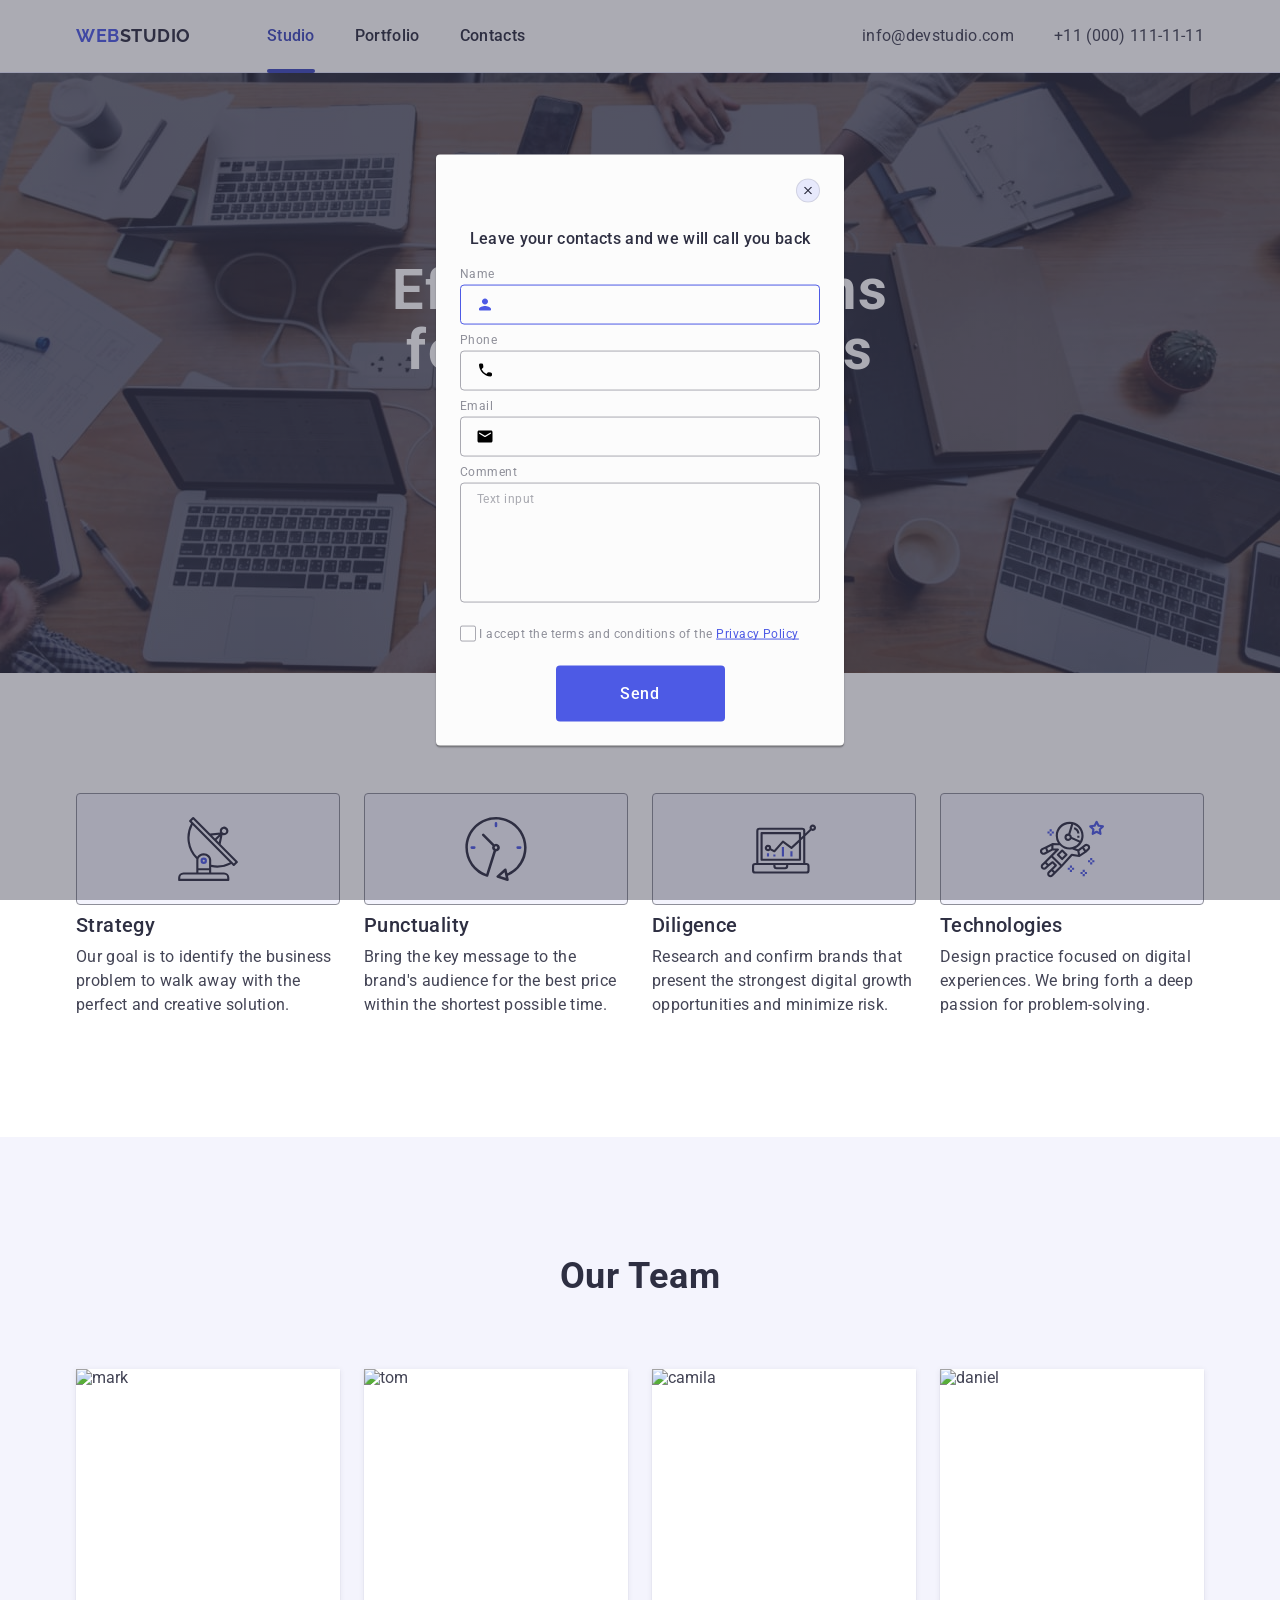
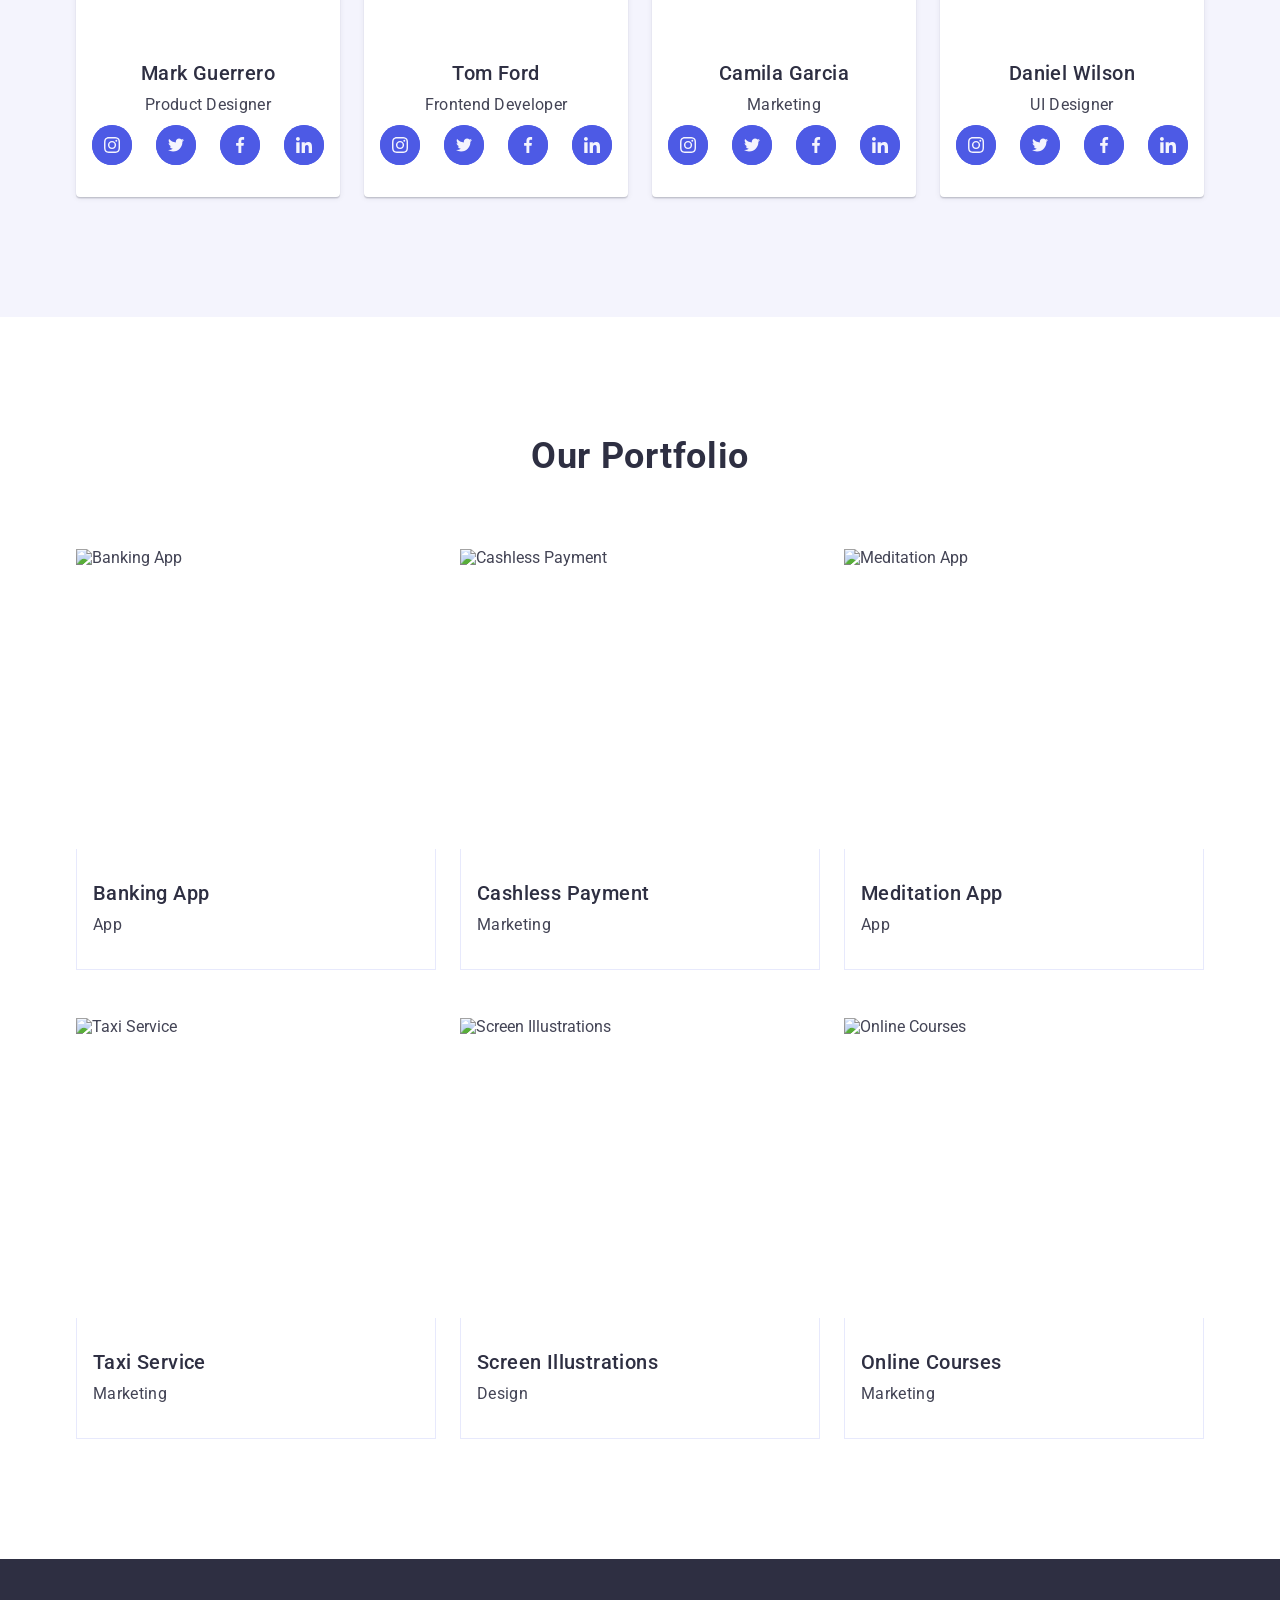
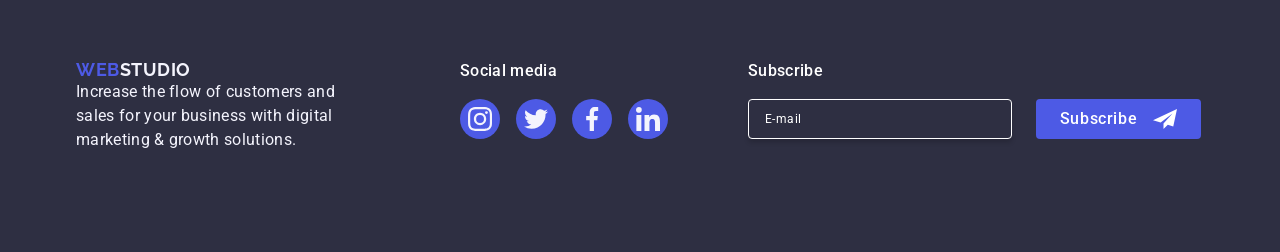
==== commit 4403ced7: "Initial commit" ====
--- a/index.html
+++ b/index.html
@@ -1,605 +1,626 @@
 <!DOCTYPE html>
-<html lang="uk">
+<html lang="en">
+  <!-- #region-head -->
   <head>
     <meta charset="UTF-8" />
-    <meta http-equiv="X-UA-Compatible" content="IE=edge" />
     <meta name="viewport" content="width=device-width, initial-scale=1.0" />
     <link rel="preconnect" href="https://fonts.googleapis.com" />
     <link rel="preconnect" href="https://fonts.gstatic.com" crossorigin />
     <link
-      href="https://fonts.googleapis.com/css2?family=Raleway:wght@700&family=Roboto:wght@400;500;700;900&display=swap"
+      href="https://fonts.googleapis.com/css2?family=Raleway:wght@700&family=Roboto:wght@400;500;700&display=swap"
       rel="stylesheet"
     />
-    <title>WebStudio</title>
     <link
       rel="stylesheet"
-      href="https://cdnjs.cloudflare.com/ajax/libs/modern-normalize/1.0.0/modern-normalize.min.css"
+      href="https://cdnjs.cloudflare.com/ajax/libs/modern-normalize/3.0.1/modern-normalize.min.css"
+      integrity="sha512-q6WgHqiHlKyOqslT/lgBgodhd03Wp4BEqKeW6nNtlOY4quzyG3VoQKFrieaCeSnuVseNKRGpGeDU3qPmabCANg=="
+      crossorigin="anonymous"
+      referrerpolicy="no-referrer"
     />
-    <link rel="stylesheet" href="./css/style.css" />
+    <link rel="stylesheet" href="./css/styles.css" />
+    <link
+      rel="shortcut icon"
+      href="./images/icons/icons8-website-48.png"
+      type="image/x-icon"
+    />
+    <title>WebStudio</title>
   </head>
-
+  <!-- #endregion -->
   <body>
-    <!-- Шапка -->
-
+    <!-- #region-Header -->
     <header class="header">
       <div class="container header-container">
         <nav class="header-nav">
-          <a href="./index.html" class="header-title-logo">
-            <span class="header-logo">Web</span>Studio</a
+          <a class="logo header-logo" href="./index.html">
+            Web<span class="logo-dark">Studio</span></a
           >
-          <ul class="header-list list">
+          <ul class="header-list">
             <li class="header-item">
-              <a href="./index.html" class="header-link link current">Студія</a>
+              <a class="header-link current" href="./index.html">Studio</a>
             </li>
             <li class="header-item">
-              <a href="./portfolio.html" class="header-link link">Портфоліо</a>
+              <a class="header-link" href="">Portfolio</a>
             </li>
             <li class="header-item">
-              <a href="#" class="header-link link">Контакти</a>
+              <a class="header-link" href="">Contacts</a>
             </li>
           </ul>
         </nav>
-        <ul class="header-contact-list list">
-          <li class="header-contact-wrap">
-            <a class="header-contact link" href="mailto:info@devstudio.com">
-              <svg class="header-icon-link" width="16px" height="12px">
-                <use href="./images/svg/icons.svg#icon-mail"></use>
-              </svg>
-              info@devstudio.com</a
-            >
-          </li>
-          <li class="header-contact-wrap">
-            <a class="header-contact link" href="tel:+380961111111">
-              <svg class="header-icon-link" width="10px" height="16px">
-                <use href="./images/svg/icons.svg#icon-phone"></use>
-              </svg>
-              +38 096 111 11 11</a
-            >
-          </li>
-        </ul>
+        <address class="contact">
+          <ul class="contact-list">
+            <li class="contact-item">
+              <a class="contact-link" href="mailto:info@devstudio.com"
+                >info@devstudio.com</a
+              >
+            </li>
+            <li class="contact-item">
+              <a class="contact-link" href="tel:+110001111111"
+                >+11 (000) 111-11-11</a
+              >
+            </li>
+          </ul>
+        </address>
       </div>
     </header>
-
+    <!-- #endregion-Header -->
+
+    <!-- #region-Main -->
     <main>
-      <!-- Блок Герой -->
+      <!-- #region-Hero -->
       <section class="hero">
-        <h1 class="hero-title">Ефективні рішення для вашого бізнесу</h1>
-        <button type="button" class="btn-hero" data-modal-open>
-          Замовити послугу
-        </button>
+        <div class="container hero-container">
+          <h1 class="hero-title">Effective Solutions for Your Business</h1>
+          <button class="btn hero-btn" type="button">Order Service</button>
+        </div>
       </section>
-
-      <!-- Особливості -->
-      <section class="features box-first">
+      <!-- #endregion-Hero -->
+
+      <!-- #region-Features -->
+      <section class="section features">
         <div class="container features-container">
-          <h2 class="visually-hidden">Особливості</h2>
-          <ul class="features-list list">
+          <h2 class="features-title visually-hidden">Features</h2>
+          <ul class="features-list">
             <li class="features-item">
               <div class="features-box">
-                <svg class="features-icon" width="65px" height="70px">
-                  <use href="./images/svg/icons.svg#icon-antenna"></use>
-                </svg>
-              </div>
-              <h3 class="features-pre-title">Увага до деталей</h3>
+                <svg class="features-icon" width="64" height="64">
+                  <use href="./images/icons.svg#icon-antenna"></use>
+                </svg>
+              </div>
+              <h3 class="features-pre-title">Strategy</h3>
               <p class="features-description">
-                Ідейні міркування,і навіть початок повсякденної роботи з
-                формування позиції.
+                Our goal is to identify the business problem to walk away with
+                the perfect and creative solution.
               </p>
             </li>
             <li class="features-item">
               <div class="features-box">
-                <svg class="features-icon" width="65px" height="70px">
-                  <use href="./images/svg/icons.svg#icon-clock"></use>
-                </svg>
-              </div>
-              <h3 class="features-pre-title">Пунктуальність</h3>
+                <svg class="features-icon" width="64" height="64">
+                  <use href="./images/icons.svg#icon-clock"></use>
+                </svg>
+              </div>
+              <h3 class="features-pre-title">Punctuality</h3>
               <p class="features-description">
-                Завдання організації, особливо рамки і місце навчання кадрів
-                тягне у себе.
+                Bring the key message to the brand's audience for the best price
+                within the shortest possible time.
               </p>
             </li>
             <li class="features-item">
               <div class="features-box">
-                <svg class="features-icon" width="65px" height="70px">
-                  <use href="./images/svg/icons.svg#icon-diagram"></use>
-                </svg>
-              </div>
-              <h3 class="features-pre-title">Планування</h3>
+                <svg class="features-icon" width="64" height="64">
+                  <use href="./images/icons.svg#icon-diagram"></use>
+                </svg>
+              </div>
+              <h3 class="features-pre-title">Diligence</h3>
               <p class="features-description">
-                Так само консультація з широким активом значною мірою зумовлює.
+                Research and confirm brands that present the strongest digital
+                growth opportunities and minimize risk.
               </p>
             </li>
             <li class="features-item">
               <div class="features-box">
-                <svg class="features-icon" width="65px" height="70px">
-                  <use href="./images/svg/icons.svg#icon-astronaut"></use>
-                </svg>
-              </div>
-              <h3 class="features-pre-title">Сучасні технології</h3>
+                <svg class="features-icon" width="64" height="64">
+                  <use href="./images/icons.svg#icon-astronaut"></use>
+                </svg>
+              </div>
+              <h3 class="features-pre-title">Technologies</h3>
               <p class="features-description">
-                Значимість цих проблем настільки очевидна, що реалізація
-                планових завдань.
+                Design practice focused on digital experiences. We bring forth a
+                deep passion for problem-solving.
               </p>
             </li>
           </ul>
         </div>
       </section>
-
-      <!-- Чим ми займаємося -->
-      <section class="about">
-        <div class="container">
-          <h2 class="about-title">Чим ми займаємося</h2>
-          <ul class="about-list list">
-            <li class="about-item">
-              <div class="about-box">
-                <img
-                  src="./images/index/box1.jpg"
-                  alt="Написання коду на клавіатурі"
-                  width="370"
-                />
-                <h3 class="about-pre-title">Десктопні додатки</h3>
-              </div>
-            </li>
-            <li class="about-item">
-              <div class="about-box">
-                <img
-                  src="./images/index/box2.jpg"
-                  alt="Телефон в руці"
-                  width="370"
-                />
-                <h3 class="about-pre-title">Мобільні додатки</h3>
-              </div>
-            </li>
-            <li class="about-item">
-              <div class="about-box">
-                <img
-                  src="./images/index/box3.jpg"
-                  alt="Малюнок на планшеті"
-                  width="370"
-                />
-                <h3 class="about-pre-title">Дизайнерські рішення</h3>
+      <!-- #endregion-features -->
+
+      <!-- #region-Team -->
+      <section class="section team">
+        <div class="container team-container">
+          <h2 class="team-title">Our Team</h2>
+          <ul class="team-list">
+            <li class="team-item">
+              <img
+                src="./images/team/mark.jpg"
+                alt="mark"
+                width="264"
+                height="260"
+              />
+              <div class="team-box-wrap">
+                <h3 class="team-pre-title">Mark Guerrero</h3>
+                <p class="team-description">Product Designer</p>
+                <ul class="team-icon-list">
+                  <li class="team-icon-item">
+                    <a
+                      href="https://www.instagram.com"
+                      class="team-social-link"
+                    >
+                      <svg class="team-icon" width="16" height="16">
+                        <use href="./images/icons.svg#icon-instagram"></use>
+                      </svg>
+                    </a>
+                  </li>
+                  <li class="team-icon-item">
+                    <a href="https://x.com" class="team-social-link">
+                      <svg class="team-icon" width="16" height="16">
+                        <use href="./images/icons.svg#icon-twitter"></use>
+                      </svg>
+                    </a>
+                  </li>
+                  <li class="team-icon-item">
+                    <a href="https://www.facebook.com" class="team-social-link">
+                      <svg class="team-icon" width="16" height="16">
+                        <use href="./images/icons.svg#icon-facebook"></use>
+                      </svg>
+                    </a>
+                  </li>
+                  <li class="team-icon-item">
+                    <a href="https://www.linkedin.com" class="team-social-link">
+                      <svg class="team-icon" width="16" height="16">
+                        <use href="./images/icons.svg#icon-linkedin"></use>
+                      </svg>
+                    </a>
+                  </li>
+                </ul>
+              </div>
+            </li>
+            <li class="team-item">
+              <img
+                src="./images/team/tom.jpg"
+                alt="tom"
+                width="264"
+                height="260"
+              />
+              <div class="team-box-wrap">
+                <h3 class="team-pre-title">Tom Ford</h3>
+                <p class="team-description">Frontend Developer</p>
+                <ul class="team-icon-list">
+                  <li class="team-icon-item">
+                    <a
+                      href="https://www.instagram.com"
+                      class="team-social-link"
+                    >
+                      <svg class="team-icon" width="16" height="16">
+                        <use href="./images/icons.svg#icon-instagram"></use>
+                      </svg>
+                    </a>
+                  </li>
+                  <li class="team-icon-item">
+                    <a href="https://x.com" class="team-social-link">
+                      <svg class="team-icon" width="16" height="16">
+                        <use href="./images/icons.svg#icon-twitter"></use>
+                      </svg>
+                    </a>
+                  </li>
+                  <li class="team-icon-item">
+                    <a href="https://www.facebook.com" class="team-social-link">
+                      <svg class="team-icon" width="16" height="16">
+                        <use href="./images/icons.svg#icon-facebook"></use>
+                      </svg>
+                    </a>
+                  </li>
+                  <li class="team-icon-item">
+                    <a href="https://www.linkedin.com" class="team-social-link">
+                      <svg class="team-icon" width="16" height="16">
+                        <use href="./images/icons.svg#icon-linkedin"></use>
+                      </svg>
+                    </a>
+                  </li>
+                </ul>
+              </div>
+            </li>
+            <li class="team-item">
+              <img
+                src="./images/team/camila.jpg"
+                alt="camila"
+                width="264"
+                height="260"
+              />
+              <div class="team-box-wrap">
+                <h3 class="team-pre-title">Camila Garcia</h3>
+                <p class="team-description">Marketing</p>
+                <ul class="team-icon-list">
+                  <li class="team-icon-item">
+                    <a
+                      href="https://www.instagram.com"
+                      class="team-social-link"
+                    >
+                      <svg class="team-icon" width="16" height="16">
+                        <use href="./images/icons.svg#icon-instagram"></use>
+                      </svg>
+                    </a>
+                  </li>
+                  <li class="team-icon-item">
+                    <a href="https://x.com" class="team-social-link">
+                      <svg class="team-icon" width="16" height="16">
+                        <use href="./images/icons.svg#icon-twitter"></use>
+                      </svg>
+                    </a>
+                  </li>
+                  <li class="team-icon-item">
+                    <a href="https://www.facebook.com" class="team-social-link">
+                      <svg class="team-icon" width="16" height="16">
+                        <use href="./images/icons.svg#icon-facebook"></use>
+                      </svg>
+                    </a>
+                  </li>
+                  <li class="team-icon-item">
+                    <a href="https://www.linkedin.com" class="team-social-link">
+                      <svg class="team-icon" width="16" height="16">
+                        <use href="./images/icons.svg#icon-linkedin"></use>
+                      </svg>
+                    </a>
+                  </li>
+                </ul>
+              </div>
+            </li>
+            <li class="team-item">
+              <img
+                src="./images/team/daniel.jpg"
+                alt="daniel"
+                width="264"
+                height="260"
+              />
+              <div class="team-box-wrap">
+                <h3 class="team-pre-title">Daniel Wilson</h3>
+                <p class="team-description">UI Designer</p>
+                <ul class="team-icon-list">
+                  <li class="team-icon-item">
+                    <a
+                      class="team-social-link"
+                      href="https://www.instagram.com"
+                    >
+                      <svg class="team-icon" width="16" height="16">
+                        <use href="./images/icons.svg#icon-instagram"></use>
+                      </svg>
+                    </a>
+                  </li>
+                  <li class="team-icon-item">
+                    <a class="team-social-link" href="https://x.com">
+                      <svg class="team-icon" width="16" height="16">
+                        <use href="./images/icons.svg#icon-twitter"></use>
+                      </svg>
+                    </a>
+                  </li>
+                  <li class="team-icon-item">
+                    <a class="team-social-link" href="https://www.facebook.com">
+                      <svg class="team-icon" width="16" height="16">
+                        <use href="./images/icons.svg#icon-facebook"></use>
+                      </svg>
+                    </a>
+                  </li>
+                  <li class="team-icon-item">
+                    <a class="team-social-link" href="https://www.linkedin.com">
+                      <svg class="team-icon" width="16" height="16">
+                        <use href="./images/icons.svg#icon-linkedin"></use>
+                      </svg>
+                    </a>
+                  </li>
+                </ul>
               </div>
             </li>
           </ul>
         </div>
       </section>
-
-      <!-- Наша команда -->
-      <section class="team">
-        <div class="container">
-          <h2 class="team-title">Наша команда</h2>
-          <ul class="team-list list">
-            <li class="team-item">
-              <img src="./images/index/igor.jpg" alt="igor" width="270" />
-              <div class="team-box-wrap">
-                <h3 class="team-pre-title">Ігор Дем'яненко</h3>
-                <p class="team-description">Product Designer</p>
-                <ul class="team-icon-list list">
-                  <li class="team-icon-item">
-                    <a
-                      class="team-socials link"
-                      href="https://www.instagram.com"
-                    >
-                      <svg class="team-icon" width="20px" height="20px">
-                        <use href="./images/svg/icons.svg#icon-instagram"></use>
-                      </svg>
-                    </a>
-                  </li>
-                  <li class="team-icon-item">
-                    <a class="team-socials link" href="https://twitter.com">
-                      <svg class="team-icon" width="20px" height="20px">
-                        <use href="./images/svg/icons.svg#icon-twitter"></use>
-                      </svg>
-                    </a>
-                  </li>
-                  <li class="team-icon-item">
-                    <a
-                      class="team-socials link"
-                      href="https://www.facebook.com"
-                    >
-                      <svg class="team-icon" width="20px" height="20px">
-                        <use href="./images/svg/icons.svg#icon-facebook"></use>
-                      </svg>
-                    </a>
-                  </li>
-                  <li class="team-icon-item">
-                    <a
-                      class="team-socials link"
-                      href="https://www.linkedin.com"
-                    >
-                      <svg class="team-icon" width="20px" height="20px">
-                        <use href="./images/svg/icons.svg#icon-linkedin"></use>
-                      </svg>
-                    </a>
-                  </li>
-                </ul>
-              </div>
-            </li>
-            <li class="team-item">
-              <img src="./images/index/olga.jpg" alt="olga" width="270" />
-              <div class="team-box-wrap">
-                <h3 class="team-pre-title">Ольга Рєпіна</h3>
-                <p class="team-description">Frontend Developer</p>
-                <ul class="team-icon-list list">
-                  <li class="team-icon-item">
-                    <a
-                      class="team-socials link"
-                      href="https://www.instagram.com"
-                    >
-                      <svg class="team-icon" width="20px" height="20px">
-                        <use href="./images/svg/icons.svg#icon-instagram"></use>
-                      </svg>
-                    </a>
-                  </li>
-                  <li class="team-icon-item">
-                    <a class="team-socials link" href="https://twitter.com">
-                      <svg class="team-icon" width="20px" height="20px">
-                        <use href="./images/svg/icons.svg#icon-twitter"></use>
-                      </svg>
-                    </a>
-                  </li>
-                  <li class="team-icon-item">
-                    <a
-                      class="team-socials link"
-                      href="https://www.facebook.com"
-                    >
-                      <svg class="team-icon" width="20px" height="20px">
-                        <use href="./images/svg/icons.svg#icon-facebook"></use>
-                      </svg>
-                    </a>
-                  </li>
-                  <li class="team-icon-item">
-                    <a
-                      class="team-socials link"
-                      href="https://www.linkedin.com"
-                    >
-                      <svg class="team-icon" width="20px" height="20px">
-                        <use href="./images/svg/icons.svg#icon-linkedin"></use>
-                      </svg>
-                    </a>
-                  </li>
-                </ul>
-              </div>
-            </li>
-            <li class="team-item">
-              <img src="./images/index/mikola.jpg" alt="mikola" width="270" />
-              <div class="team-box-wrap">
-                <h3 class="team-pre-title">Микола Тарасов</h3>
-                <p class="team-description">Marketing</p>
-                <ul class="team-icon-list list">
-                  <li class="team-icon-item">
-                    <a
-                      class="team-socials link"
-                      href="https://www.instagram.com"
-                    >
-                      <svg class="team-icon" width="20px" height="20px">
-                        <use href="./images/svg/icons.svg#icon-instagram"></use>
-                      </svg>
-                    </a>
-                  </li>
-                  <li class="team-icon-item">
-                    <a class="team-socials link" href="https://twitter.com">
-                      <svg class="team-icon" width="20px" height="20px">
-                        <use href="./images/svg/icons.svg#icon-twitter"></use>
-                      </svg>
-                    </a>
-                  </li>
-                  <li class="team-icon-item">
-                    <a
-                      class="team-socials link"
-                      href="https://www.facebook.com"
-                    >
-                      <svg class="team-icon" width="20px" height="20px">
-                        <use href="./images/svg/icons.svg#icon-facebook"></use>
-                      </svg>
-                    </a>
-                  </li>
-                  <li class="team-icon-item">
-                    <a
-                      class="team-socials link"
-                      href="https://www.linkedin.com"
-                    >
-                      <svg class="team-icon" width="20px" height="20px">
-                        <use href="./images/svg/icons.svg#icon-linkedin"></use>
-                      </svg>
-                    </a>
-                  </li>
-                </ul>
-              </div>
-            </li>
-            <li class="team-item">
-              <img
-                src="./images/index/muchaylo.jpg"
-                alt="muchaylo"
-                width="270"
-              />
-              <div class="team-box-wrap">
-                <h3 class="team-pre-title">Михайло Єрмаков</h3>
-                <p class="team-description">UI Designer</p>
-                <ul class="team-icon-list list">
-                  <li class="team-icon-item">
-                    <a
-                      class="team-socials link"
-                      href="https://www.instagram.com"
-                    >
-                      <svg class="team-icon" width="20px" height="20px">
-                        <use href="./images/svg/icons.svg#icon-instagram"></use>
-                      </svg>
-                    </a>
-                  </li>
-                  <li class="team-icon-item">
-                    <a class="team-socials link" href="https://twitter.com">
-                      <svg class="team-icon" width="20px" height="20px">
-                        <use href="./images/svg/icons.svg#icon-twitter"></use>
-                      </svg>
-                    </a>
-                  </li>
-                  <li class="team-icon-item">
-                    <a
-                      class="team-socials link"
-                      href="https://www.facebook.com"
-                    >
-                      <svg class="team-icon" width="20px" height="20px">
-                        <use href="./images/svg/icons.svg#icon-facebook"></use>
-                      </svg>
-                    </a>
-                  </li>
-                  <li class="team-icon-item">
-                    <a
-                      class="team-socials link"
-                      href="https://www.linkedin.com"
-                    >
-                      <svg class="team-icon" width="20px" height="20px">
-                        <use href="./images/svg/icons.svg#icon-linkedin"></use>
-                      </svg>
-                    </a>
-                  </li>
-                </ul>
+      <!-- #endregion-Team -->
+
+      <!-- #region-Portfolio -->
+      <section class="section portfolio">
+        <div class="container portfolio-container">
+          <h2 class="portfolio-title">Our Portfolio</h2>
+          <ul class="portfolio-list">
+            <li class="portfolio-item">
+              <div class="portfolio-box">
+                <img
+                  src="./images/portfolio/banking-app.jpg"
+                  alt="Banking App"
+                  width="360"
+                  height="300"
+                />
+                <p class="portfolio-box-text">
+                  14 Stylish and User-Friendly App Design Concepts · Task
+                  Manager App · Calorie Tracker App · Exotic Fruit Ecommerce App
+                  · Cloud Storage App
+                </p>
+              </div>
+              <div class="portfolio-box-wrap">
+                <h3 class="portfolio-pre-title">Banking App</h3>
+                <p class="portfolio-text">App</p>
+              </div>
+            </li>
+            <li class="portfolio-item">
+              <div class="portfolio-box">
+                <img
+                  src="./images/portfolio/cashless-payment.jpg"
+                  alt="Cashless Payment"
+                  width="360"
+                  height="300"
+                />
+                <p class="portfolio-box-text">
+                  14 Stylish and User-Friendly App Design Concepts · Task
+                  Manager App · Calorie Tracker App · Exotic Fruit Ecommerce App
+                  · Cloud Storage App
+                </p>
+              </div>
+              <div class="portfolio-box-wrap">
+                <h3 class="portfolio-pre-title">Cashless Payment</h3>
+                <p class="portfolio-text">Marketing</p>
+              </div>
+            </li>
+            <li class="portfolio-item">
+              <div class="portfolio-box">
+                <img
+                  src="./images/portfolio/meditation-app.jpg"
+                  alt="Meditation App"
+                  width="360"
+                  height="300"
+                />
+                <p class="portfolio-box-text">
+                  14 Stylish and User-Friendly App Design Concepts · Task
+                  Manager App · Calorie Tracker App · Exotic Fruit Ecommerce App
+                  · Cloud Storage App
+                </p>
+              </div>
+              <div class="portfolio-box-wrap">
+                <h3 class="portfolio-pre-title">Meditation App</h3>
+                <p class="portfolio-text">App</p>
+              </div>
+            </li>
+            <li class="portfolio-item">
+              <div class="portfolio-box">
+                <img
+                  src="./images/portfolio/taxi-service.jpg"
+                  alt="Taxi Service"
+                  width="360"
+                  height="300"
+                />
+                <p class="portfolio-box-text">
+                  14 Stylish and User-Friendly App Design Concepts · Task
+                  Manager App · Calorie Tracker App · Exotic Fruit Ecommerce App
+                  · Cloud Storage App
+                </p>
+              </div>
+              <div class="portfolio-box-wrap">
+                <h3 class="portfolio-pre-title">Taxi Service</h3>
+                <p class="portfolio-text">Marketing</p>
+              </div>
+            </li>
+            <li class="portfolio-item">
+              <div class="portfolio-box">
+                <img
+                  src="./images/portfolio/screen-illustrations.jpg"
+                  alt="Screen Illustrations"
+                  width="360"
+                  height="300"
+                />
+                <p class="portfolio-box-text">
+                  14 Stylish and User-Friendly App Design Concepts · Task
+                  Manager App · Calorie Tracker App · Exotic Fruit Ecommerce App
+                  · Cloud Storage App
+                </p>
+              </div>
+              <div class="portfolio-box-wrap">
+                <h3 class="portfolio-pre-title">Screen Illustrations</h3>
+                <p class="portfolio-text">Design</p>
+              </div>
+            </li>
+            <li class="portfolio-item">
+              <div class="portfolio-box">
+                <img
+                  src="./images/portfolio/online-courses.jpg"
+                  alt="Online Courses"
+                  width="360"
+                  height="300"
+                />
+                <p class="portfolio-box-text">
+                  14 Stylish and User-Friendly App Design Concepts · Task
+                  Manager App · Calorie Tracker App · Exotic Fruit Ecommerce App
+                  · Cloud Storage App
+                </p>
+              </div>
+              <div class="portfolio-box-wrap">
+                <h3 class="portfolio-pre-title">Online Courses</h3>
+                <p class="portfolio-text">Marketing</p>
               </div>
             </li>
           </ul>
         </div>
       </section>
-
-      <!-- Постійні клієнти -->
-      <section class="clients">
-        <div class="container">
-          <h2 class="clients-title">Постійні клієнти</h2>
-          <ul class="clients-list list">
-            <li class="clients-item">
-              <a class="clients-link" href="#">
-                <svg class="clients-icon" width="106px" height="60px">
-                  <use href="./images/svg/icons.svg#icon-Client-1"></use>
+      <!-- #endregion-Portfolio -->
+    </main>
+    <!-- #endregion -->
+
+    <!-- #region-Footer -->
+    <footer class="footer">
+      <div class="container footer-container">
+        <div class="footer-first">
+          <a class="logo footer-logo" href="./index.html">
+            Web<span class="logo-light">Studio</span></a
+          >
+          <p class="footer-desription">
+            Increase the flow of customers and sales for your business with
+            digital marketing & growth solutions.
+          </p>
+        </div>
+
+        <div class="footer-social">
+          <p class="footer-social-text">Social media</p>
+          <ul class="footer-social-list">
+            <li class="footer-social-item">
+              <a class="footer-social-link" href="https://www.instagram.com">
+                <svg class="footer-social-icon" width="24" height="24">
+                  <use href="./images/icons.svg#icon-instagram"></use>
                 </svg>
               </a>
             </li>
-            <li class="clients-item">
-              <a class="clients-link" href="#">
-                <svg class="clients-icon" width="106px" height="60px">
-                  <use href="./images/svg/icons.svg#icon-Client-2"></use>
+            <li class="footer-social-item">
+              <a class="footer-social-link" href="https://x.com">
+                <svg class="footer-social-icon" width="24" height="24">
+                  <use href="./images/icons.svg#icon-twitter"></use>
                 </svg>
               </a>
             </li>
-            <li class="clients-item">
-              <a class="clients-link" href="#">
-                <svg class="clients-icon" width="106px" height="60px">
-                  <use href="./images/svg/icons.svg#icon-Client-3"></use>
+            <li class="footer-social-item">
+              <a class="footer-social-link" href="https://www.facebook.com">
+                <svg class="footer-social-icon" width="24" height="24">
+                  <use href="./images/icons.svg#icon-facebook"></use>
                 </svg>
               </a>
             </li>
-            <li class="clients-item">
-              <a class="clients-link" href="#">
-                <svg class="clients-icon" width="106px" height="60px">
-                  <use href="./images/svg/icons.svg#icon-Client-4"></use>
-                </svg>
-              </a>
-            </li>
-            <li class="clients-item">
-              <a class="clients-link" href="#">
-                <svg class="clients-icon" width="106px" height="60px">
-                  <use href="./images/svg/icons.svg#icon-Client-5"></use>
-                </svg>
-              </a>
-            </li>
-            <li class="clients-item">
-              <a class="clients-link" href="#">
-                <svg class="clients-icon" width="106px" height="60px">
-                  <use href="./images/svg/icons.svg#icon-Client-6"></use>
+            <li class="footer-social-item">
+              <a class="footer-social-link" href="https://www.linkedin.com">
+                <svg class="footer-social-icon" width="24" height="24">
+                  <use href="./images/icons.svg#icon-linkedin"></use>
                 </svg>
               </a>
             </li>
           </ul>
         </div>
-      </section>
-    </main>
-
-    <!-- Підвал -->
-
-    <footer class="footer">
-      <div class="container footer-container">
-        <div class="footer-container-first">
-          <a href="./index.html" class="footer-title-logo">
-            <span class="footer-logo">Web</span>Studio</a
-          >
-          <address>
-            <ul class="address-list list">
-              <li class="footer-address-item">
-                <a
-                  href="http://surl.li/cvalr"
-                  target="_blank"
-                  rel="noopener noreferrer"
-                  class="footer-address link"
-                  >м. Київ, пр-т Лесі Українки, 26</a
-                >
-              </li>
-              <li class="footer-address-item">
-                <a href="mailto:info@devstudio.com" class="footer-contact link"
-                  >info@devstudio.com</a
-                >
-              </li>
-              <li class="footer-address-item">
-                <a href="tel:+380961111111" class="footer-contact link"
-                  >+38 096 111 11 11</a
-                >
-              </li>
-            </ul>
-          </address>
-        </div>
-        <div class="footer-container-second">
-          <p class="footer-text">приєднуйтесь</p>
-          <ul class="footer-icon-list list">
-            <li class="footer-icon-item">
-              <a class="footer-socials link" href="https://www.instagram.com">
-                <svg class="footer-icon" width="20px" height="20px">
-                  <use href="./images/svg/icons.svg#icon-instagram"></use>
-                </svg>
-              </a>
-            </li>
-            <li class="footer-icon-item">
-              <a class="footer-socials link" href="https://twitter.com">
-                <svg class="footer-icon" width="20px" height="20px">
-                  <use href="./images/svg/icons.svg#icon-twitter"></use>
-                </svg>
-              </a>
-            </li>
-            <li class="footer-icon-item">
-              <a class="footer-socials link" href="https://www.facebook.com">
-                <svg class="footer-icon" width="20px" height="20px">
-                  <use href="./images/svg/icons.svg#icon-facebook"></use>
-                </svg>
-              </a>
-            </li>
-            <li class="footer-icon-item">
-              <a class="footer-socials link" href="https://www.linkedin.com">
-                <svg class="footer-icon" width="20px" height="20px">
-                  <use href="./images/svg/icons.svg#icon-linkedin"></use>
-                </svg>
-              </a>
-            </li>
-          </ul>
-        </div>
-        <div class="footer-container-third">
-          <p class="footer-title-third">Підпишіться на розсилку</p>
-
-          <form class="footer-form">
-            <label for="email"></label>
-            <input
-              class="footer-input"
-              type="email"
-              name="email"
-              id="email"
-              placeholder="E-mail"
-            />
-            <button type="submit" class="btn-footer">
-              Підписатися
-              <svg class="footer-form-icon" width="24px" height="24px">
-                <use href="./images/svg/icons.svg#icon-telegram"></use>
+
+        <div class="footer-subscribe">
+          <p class="footer-subscribe-text">Subscribe</p>
+          <form class="footer-subscribe-form" name="subscribe-form">
+            <label class="footer-subscribe-label">
+              <input
+                class="footer-subscribe-input"
+                type="email"
+                id="subscribe-form"
+                placeholder="E-mail"
+                required="required"
+                name="email"
+              />
+            </label>
+            <button class="btn footer-subscribe-btn" type="submit">
+              Subscribe
+              <svg class="footer-form-icon" width="24" height="24">
+                <use href="./images/icons.svg#icon-frame"></use>
               </svg>
             </button>
           </form>
         </div>
       </div>
     </footer>
-
-    <!-- Модальне вікно -->
-
-    <div class="backdrop is-hidden" data-modal>
+    <!-- #endregion-Footer -->
+
+    <!-- #region Modal -->
+    <div class="modal-overlay is-open">
       <div class="modal">
-        <button type="button" class="close-button" data-modal-close>
-          <svg class="clients-icon" width="18px" height="18px">
-            <use href="./images/svg/icons.svg#icon-close"></use>
+        <button class="modal-close-btn" type="button">
+          <svg class="modal-close-icon" width="8" height="8">
+            <use href="./images/icons.svg#icon-cross"></use>
           </svg>
         </button>
-
-        <h2 class="modal-title">Залиште свої дані, ми вам передзвонимо</h2>
-
-        <form class="modal-form">
-          <div class="modal-field">
-            <label class="modal-label" for="name">Ім'я</label>
-            <div class="input-wrap">
+        <p class="modal-title">Leave your contacts and we will call you back</p>
+
+        <form class="modal-form" name="reviewForm">
+          <div class="modal-form-field">
+            <label class="modal-form-label" for="user-name">Name</label>
+            <div class="modal-form-wrapper">
               <input
-                class="modal-input"
+                class="modal-form-input"
                 type="text"
-                name="name"
-                id="name"
+                name="user-name"
+                id="user-name"
                 autofocus
                 required
               />
-              <svg class="modal-icon" width="18px" height="18px">
-                <use href="./images/svg/icons.svg#icon-person"></use>
+              <svg class="modal-form-icon" width="18" height="24">
+                <use href="./images/icons.svg#icon-person"></use>
               </svg>
             </div>
           </div>
 
-          <div class="modal-field">
-            <label class="modal-label" for="tel">Телефон</label>
-            <div class="input-wrap">
+          <div class="modal-form-field">
+            <label class="modal-form-label" for="user-phone">Phone</label>
+            <div class="modal-form-wrapper">
               <input
-                class="modal-input"
+                class="modal-form-input"
                 type="tel"
-                name="tel"
-                id="tel"
+                name="user-phone"
+                id="user-phone"
                 required
               />
-              <svg class="modal-icon" width="18px" height="18px">
-                <use href="./images/svg/icons.svg#icon-tel"></use>
+              <svg class="modal-form-icon" width="18" height="24">
+                <use href="./images/icons.svg#icon-phone"></use>
               </svg>
-              <span class="error">Не вірно введено</span>
             </div>
           </div>
 
-          <div class="modal-field">
-            <label class="modal-label" for="email">Пошта</label>
-            <div class="input-wrap">
+          <div class="modal-form-field">
+            <label class="modal-form-label" for="user-email">Email</label>
+            <div class="modal-form-wrapper">
               <input
-                class="modal-input"
+                class="modal-form-input"
                 type="email"
-                name="email"
-                id="email"
-                required
-              />
-              <svg class="modal-icon" width="18px" height="18px">
-                <use href="./images/svg/icons.svg#icon-email"></use>
+                name="user-email"
+                id="user-email"
+              />
+              <svg class="modal-form-icon" width="18" height="24">
+                <use href="./images/icons.svg#icon-email"></use>
               </svg>
-              <span class="error">Не вірно введено</span>
             </div>
           </div>
 
-          <div class="modal-field-comment">
-            <label class="modal-label" for="feedback"
-              >Коментар<textarea
-                name="feedback"
-                id="feedback"
-                rows="5"
-                placeholder="Введіть текст"
-              ></textarea>
+          <div class="modal-form-field modal-form-textarea-box">
+            <label class="modal-form-label" for="user-comment">Comment</label>
+            <textarea
+              class="modal-form-message modal-form-input"
+              name="user-comment"
+              id="user-comment"
+              placeholder="Text input"
+            ></textarea>
+          </div>
+
+          <div class="modal-form-check">
+            <input
+              class="modal-standart-checkbox visually-hidden"
+              type="checkbox"
+              name="user-privacy"
+              id="user-privacy"
+              value="true"
+            />
+            <label class="modal-form-check-text" for="user-privacy">
+              <span class="modal-form-check-box">
+                <svg class="modal-form-check-icon" width="10" height="8">
+                  <use href="./images/icons.svg#icon-vector"></use>
+                </svg>
+              </span>
+              I accept the terms and conditions of the
+              <a
+                class="modal-form-check-link"
+                href=""
+                target="_blank"
+                rel="noopener noreferrer"
+                >Privacy Policy</a
+              >
             </label>
           </div>
 
-          <div class="modal-field-check">
-            <input
-              class="modal-input-check"
-              type="checkbox"
-              name="checkbox"
-              id="checkbox"
-              required
-            />
-
-            <label class="checkbox-title" for="checkbox">
-              <div class="modal-checkbox">
-                <svg class="chekbox-icon" width="16px" height="15px">
-                  <use href="./images/svg/icons.svg#icon-check"></use>
-                </svg>
-              </div>
-              Погоджуюся з розсилкою та приймаю
-              <a class="modal-link" href="#"> Умови договору</a></label
-            >
-          </div>
-
-          <button class="btn-submit" type="submit">Відправити</button>
+          <button class="btn modal-form-btn" type="submit">Send</button>
         </form>
       </div>
     </div>
-    <script src="./js/modal.js"></script>
+    <!-- #endregion -->
   </body>
 </html>
+<!-- #region -->
+<!-- #endregion -->
--- a/css/styles.css
+++ b/css/styles.css
@@ -0,0 +1,829 @@
+/* #region-Variables */
+:root {
+    /* Colors */
+    --cl-primary-iris: #4d5ae5;
+    --cl-active-ocean: #404bbf;
+    --cl-dark-navy-blue: #2e2f42;
+    --cl-dark-navy-blue-modal: rgba(46, 47, 66, 0.4);
+    --cl-success-green: #31d0aa;
+    --cl-text-slate: #434455;
+    --cl-subtle-text-light-slate: #8e8f99;
+    --cl-accent-cornflower: #e7e9fc;
+    --cl-light-cloud: #f4f4fd;
+    --cl-hero-gray: rgba(46, 47, 66, 0.7);
+    --cl-white-background: #ffffff;
+    --cl-modal-dairy: #fcfcfc;
+
+    /* Fonts */
+    --font-family: "Roboto", sans-serif;
+    --second-family: "Raleway", sans-serif;
+
+    /* Animation */
+    --transition-hover-focus: 250ms cubic-bezier(0.4, 0, 0.2, 1);
+    --transform-scale: scale(1.01);
+
+}
+
+/* #endregion-Variables */
+
+/* #region-Base */
+
+body {
+    font-family: 'Roboto', sans-serif;
+    color: var(--cl-text-slate);
+    background-color: var(--cl-white-background);
+
+}
+
+h1,
+h2,
+h3,
+h4,
+h5,
+h6,
+p {
+    margin: 0;
+}
+
+ul,
+ol {
+    list-style-type: none;
+    margin: 0;
+    padding: 0;
+}
+
+li {
+    list-style-type: none;
+}
+
+a {
+    text-decoration: none;
+}
+
+
+button {
+    cursor: pointer;
+    font-family: inherit;
+}
+
+img {
+    display: block;
+    max-width: 100%;
+    height: auto;
+
+}
+
+address {
+    font-style: normal;
+}
+
+.visually-hidden {
+    position: absolute;
+    width: 1px;
+    height: 1px;
+    margin: -1px;
+    border: 0;
+    padding: 0;
+
+    white-space: nowrap;
+    clip-path: inset(100%);
+    clip: rect(0 0 0 0);
+    overflow: hidden;
+}
+
+/* #endregion-Base */
+
+/* #region-Common */
+
+.container {
+    margin: 0 auto;
+    max-width: 1158px;
+    padding-left: 15px;
+    padding-right: 15px;
+}
+
+.section {
+    padding-top: 120px;
+    padding-bottom: 120px;
+}
+
+.logo {
+    font-family: var(--second-family);
+    font-weight: 700;
+    font-size: 18px;
+    line-height: 1.17;
+    letter-spacing: 0.03em;
+    text-transform: uppercase;
+    color: var(--cl-primary-iris);
+}
+
+.logo-dark {
+    color: var(--cl-dark-navy-blue);
+}
+
+.logo-light {
+    color: var(--cl-light-cloud);
+}
+
+/* Socials */
+
+/* Buttons */
+
+.btn {
+    display: block;
+    min-width: 169px;
+    border: none;
+    font-weight: 500;
+    line-height: 1.5;
+    letter-spacing: 0.04em;
+    margin: auto;
+    padding: 16px 32px;
+    border-radius: 4px;
+    color: var(--cl-white-background);
+    background-color: var(--cl-primary-iris);
+    transition: background-color var(--transition-hover-focus);
+}
+
+.btn:hover,
+.btn:focus {
+    background-color: var(--cl-active-ocean);
+    transform: var(--transform-scale);
+}
+
+/* #endregion */
+
+/* #region-Header */
+
+.header {
+    display: block;
+    border-bottom: 1px solid var(--cl-accent-cornflower);
+    box-shadow: 0px 2px 1px rgba(46, 47, 66, 0.08), 0px 1px 1px rgba(46, 47, 66, 0.16), 0px 1px 6px rgba(46, 47, 66, 0.08);
+}
+
+.header-container {
+    display: flex;
+    align-items: center;
+}
+
+.header-nav {
+    display: flex;
+    align-items: center;
+}
+
+.header-logo {
+    margin-right: 76px;
+}
+
+.header-list {
+    display: flex;
+    gap: 40px;
+    align-items: center;
+}
+
+.header-item {
+    font-weight: 500;
+    font-size: 14px;
+    line-height: 1.14;
+    letter-spacing: 0.02em;
+}
+
+.header-link {
+    display: block;
+    font-weight: 500;
+    font-size: 16px;
+    line-height: 1.50;
+    letter-spacing: 0.02em;
+    padding: 24px 0;
+    color: var(--cl-dark-navy-blue);
+    transition: color var(--transition-hover-focus);
+
+}
+
+.header-link.current {
+    position: relative;
+    color: var(--cl-active-ocean);
+}
+
+.header-link.current::after {
+    content: "";
+    position: absolute;
+    right: 0;
+    bottom: -1px;
+    height: 4px;
+    width: 100%;
+    background: var(--cl-active-ocean);
+    border-radius: 2px;
+}
+
+.contact-list {
+    display: flex;
+    gap: 40px;
+    align-items: center;
+
+}
+
+.contact {
+    margin-left: auto;
+}
+
+.contact-item {}
+
+.contact-link {
+    display: block;
+    line-height: 1.50;
+    letter-spacing: 0.02em;
+    color: var(--cl-text-slate);
+    transition: color var(--transition-hover-focus);
+}
+
+.header-link:hover,
+.header-link:focus,
+.contact-link:hover,
+.contact-link:focus {
+    color: var(--cl-active-ocean);
+    transform: var(--transform-scale);
+}
+
+/* #endregion */
+
+/* #region-Hero */
+
+.hero {
+    max-width: 1440px;
+    margin-left: auto;
+    margin-right: auto;
+    padding-top: 188px;
+    padding-bottom: 188px;
+    text-align: center;
+    background-image: linear-gradient(rgba(46, 47, 66, 0.7), rgba(46, 47, 66, 0.7)), url(../images/hero/hero-img.jpg);
+    background-repeat: no-repeat;
+    background-position: center;
+    background-size: cover;
+}
+
+.hero-title {
+    color: var(--cl-white-background);
+    font-weight: 700;
+    font-size: 56px;
+    line-height: 1.07;
+    letter-spacing: 0.02em;
+    text-align: center;
+    margin: 0 auto 48px;
+    max-width: 496px;
+}
+
+.hero-btn {}
+
+/* #endregion */
+
+/* #region-Features */
+.features {}
+
+.features-container {}
+
+.features-title {}
+
+.features-list {
+    display: flex;
+    gap: 24px;
+}
+
+.features-pre-title {
+    font-weight: 500;
+    font-size: 20px;
+    line-height: 120%;
+    letter-spacing: 0.02em;
+    margin-bottom: 8px;
+    color: var(--cl-dark-navy-blue);
+}
+
+.features-description {
+    line-height: 1.50;
+    letter-spacing: 0.02em;
+    width: 264px;
+    color: var(--cl-text-slate);
+}
+
+.features-box {
+    display: flex;
+    align-items: center;
+    justify-content: center;
+    margin-bottom: 8px;
+    border: 1px solid var(--cl-subtle-text-light-slate);
+    border-radius: 4px;
+    width: 264px;
+    height: 112px;
+    background: var(--cl-light-cloud);
+}
+
+/* #endregion */
+
+/* #region-Team */
+.team {
+    background-color: var(--cl-light-cloud);
+}
+
+.team-container {}
+
+.team-title {
+    font-weight: 700;
+    font-size: 36px;
+    line-height: 1.11;
+    letter-spacing: 0.02em;
+    text-align: center;
+    text-transform: capitalize;
+    margin-bottom: 72px;
+    color: var(--cl-dark-navy-blue);
+}
+
+.team-list {
+    display: flex;
+    flex-wrap: wrap;
+    gap: 24px;
+}
+
+.team-item {
+    border-radius: 0px 0px 4px 4px;
+    background-color: var(--cl-white-background);
+    box-shadow: 0 2px 1px 0 rgba(46, 47, 66, 0.08), 0 1px 1px 0 rgba(46, 47, 66, 0.16), 0 1px 6px 0 rgba(46, 47, 66, 0.08);
+}
+
+.team-box-wrap {
+    padding: 32px 0;
+}
+
+.team-pre-title {
+    font-weight: 500;
+    font-size: 20px;
+    line-height: 1.20;
+    letter-spacing: 0.02em;
+    text-align: center;
+    margin-bottom: 8px;
+    color: var(--cl-dark-navy-blue);
+}
+
+.team-description {
+    line-height: 1.50;
+    letter-spacing: 0.02em;
+    text-align: center;
+    color: var(--cl-text-slate);
+    margin-bottom: 8px;
+}
+
+.team-icon-list {
+    display: flex;
+    gap: 24px;
+    justify-content: center;
+    align-items: center;
+}
+
+.team-icon-item {
+    width: 40px;
+    height: 40px;
+    border-radius: 50%;
+    background-color: var(--cl-primary-iris);
+    display: flex;
+    justify-content: center;
+    align-items: center;
+}
+
+.team-social-link {
+    width: 100%;
+    height: 100%;
+    background-color: var(--cl-primary-iris);
+    border-radius: 50%;
+    display: flex;
+    align-items: center;
+    justify-content: center;
+    transition: background-color var(--transition-hover-focus);
+}
+
+.team-icon {
+    fill: var(--cl-light-cloud);
+}
+
+.team-social-link:hover,
+.team-social-link:focus {
+    background-color: var(--cl-active-ocean);
+}
+
+/* #endregion */
+
+/* #region-Portfolio */
+.portfolio {}
+
+.portfolio-container {}
+
+.portfolio-title {
+    font-weight: 700;
+    font-size: 36px;
+    line-height: 1.11;
+    letter-spacing: 0.02em;
+    text-align: center;
+    text-transform: capitalize;
+    margin-bottom: 72px;
+    color: var(--cl-dark-navy-blue);
+}
+
+.portfolio-item {
+    transition: box-shadow var(--transition-hover-focus);
+}
+
+.portfolio-item:hover {
+    box-shadow: 0 2px 1px 0 rgba(46, 47, 66, 0.08), 0 1px 1px 0 rgba(46, 47, 66, 0.16), 0 1px 6px 0 rgba(46, 47, 66, 0.08);
+}
+
+.portfolio-list {
+    display: flex;
+    flex-wrap: wrap;
+    column-gap: 24px;
+    row-gap: 48px;
+}
+
+.portfolio-box {
+    position: relative;
+    overflow: hidden;
+}
+
+.portfolio-box-text {
+    top: 0;
+    left: 0;
+    position: absolute;
+    height: 100%;
+    padding: 40px 32px;
+    background: var(--cl-primary-iris);
+    color: var(--cl-light-cloud);
+    font-size: 16px;
+    line-height: 1.5;
+    letter-spacing: 0.02em;
+    transform: translateY(100%);
+    transition: transform var(--transition-hover-focus);
+}
+
+.portfolio-item:hover .portfolio-box-text {
+    transform: translateY(0);
+}
+
+
+
+.portfolio-box-wrap {
+    padding: 32px 16px;
+    border: 1px solid var(--cl-accent-cornflower);
+    border-top: none;
+}
+
+.portfolio-pre-title {
+    font-weight: 500;
+    font-size: 20px;
+    line-height: 1.20;
+    letter-spacing: 0.02em;
+    margin-bottom: 8px;
+    color: var(--cl-dark-navy-blue);
+}
+
+.portfolio-text {
+    line-height: 1.50;
+    letter-spacing: 0.02em;
+    color: var(--cl-text-slate);
+}
+
+/* #endregion */
+
+/* #region-Footer */
+.footer {
+    padding-top: 100px;
+    padding-bottom: 100px;
+    background-color: var(--cl-dark-navy-blue);
+}
+
+.footer-container {
+    display: flex;
+    align-items: baseline;
+}
+
+.footer-first {
+    margin-right: 120px;
+}
+
+.footer-logo {
+    display: inline-block;
+}
+
+.footer-desription {
+    width: 264px;
+    line-height: 1.50;
+    letter-spacing: 0.02em;
+    color: var(--cl-light-cloud);
+}
+
+.footer-social {
+    margin-right: 80px;
+}
+
+.footer-social-text {
+    font-weight: 500;
+    line-height: 1.5;
+    letter-spacing: 0.02em;
+    margin-bottom: 16px;
+    color: var(--cl-white-background);
+}
+
+.footer-social-list {
+    display: flex;
+    align-items: center;
+    gap: 16px;
+    margin-top: 16px;
+}
+
+.footer-social-item {}
+
+.footer-social-link {
+    display: flex;
+    align-items: center;
+    justify-content: center;
+    width: 40px;
+    height: 40px;
+    border-radius: 50%;
+    background-color: var(--cl-primary-iris);
+    transition: background-color var(--transition-hover-focus);
+    ;
+}
+
+.footer-social-icon {
+    fill: var(--cl-light-cloud);
+}
+
+.footer-social-link:hover,
+.footer-social-link:focus {
+    background-color: var(--cl-success-green);
+}
+
+
+/*****  Subscribe-Form  *****/
+
+.footer-subscribe {}
+
+.footer-subscribe-text {
+    margin-bottom: 16px;
+    font-weight: 500;
+    line-height: 1.5;
+    letter-spacing: 0.02em;
+    color: var(--cl-white-background);
+}
+
+
+.footer-subscribe-form {
+    display: flex;
+    gap: 24px;
+}
+
+
+.footer-subscribe-label {}
+
+
+.footer-subscribe-input {
+    display: flex;
+    justify-content: center;
+    align-items: center;
+    width: 264px;
+    height: 40px;
+    padding: 8px 16px;
+    border-radius: 4px;
+    border: 1px solid var(--cl-white-background);
+    box-shadow: 0px 4px 4px rgba(0, 0, 0, 0.15);
+    font-size: 12px;
+    line-height: 2;
+    letter-spacing: 0.04em;
+    color: var(--cl-white-background);
+    background-color: transparent;
+}
+
+
+.footer-subscribe-input::placeholder {
+    line-height: 2;
+    letter-spacing: 0.04em;
+    color: var(--cl-white-background);
+}
+
+.footer-subscribe-btn {
+    display: flex;
+    justify-content: center;
+    align-items: center;
+    min-width: 165px;
+    padding: 8px 0;
+    text-align: center;
+    font-size: 16px;
+}
+
+.footer-form-icon {
+    margin-left: 16px;
+    fill: currentColor;
+}
+
+/* #endregion */
+
+/* #region Modal */
+.modal-overlay {
+    position: fixed;
+    top: 0;
+    left: 0;
+    width: 100%;
+    height: 100%;
+    z-index: 999;
+    display: flex;
+    justify-content: center;
+    align-items: center;
+
+    opacity: 0;
+    pointer-events: none;
+    background-color: var(--cl-dark-navy-blue-modal);
+    transition: opacity var(--transition-hover-focus), visibility var(--transition-hover-focus);
+}
+
+.modal-overlay.is-open {
+    opacity: 1;
+    pointer-events: auto;
+}
+
+.modal {
+    position: absolute;
+    top: 50%;
+    left: 50%;
+    transform: translate(-50%, -50%);
+    border-radius: 4px;
+    padding: 72px 24px 24px;
+    max-width: 408px;
+    width: 100%;
+    min-height: 584px;
+    overflow-y: auto;
+    box-shadow: 0px 1px 1px rgba(0, 0, 0, 0.14),
+        0px 1px 3px rgba(0, 0, 0, 0.12),
+        0px 2px 1px rgba(0, 0, 0, 0.2);
+    background-color: var(--cl-modal-dairy);
+    transition: transform var(--transition-hover-focus);
+}
+
+.modal-close-btn {
+    position: absolute;
+    top: 24px;
+    right: 24px;
+    display: flex;
+    justify-content: center;
+    align-items: center;
+    width: 24px;
+    height: 24px;
+    padding: 0;
+    border: 1px solid rgba(0, 0, 0, 0.1);
+    border-radius: 50%;
+    background-color: var(--cl-accent-cornflower);
+    color: var(--cl-dark-navy-blue);
+    transition: background-color var(--transition-hover-focus), border var(--transition-hover-focus);
+}
+
+.modal-close-icon {
+    fill: currentColor;
+    transition: fill var(--transition-hover-focus);
+}
+
+.modal-close-btn:hover,
+.modal-close-btn:focus {
+    border: none;
+    background-color: var(--cl-active-ocean);
+    color: var(--cl-white-background);
+    transform: var(--transform-scale);
+}
+
+.modal-title {
+    margin-bottom: 16px;
+    text-align: center;
+    font-weight: 500;
+    line-height: 1.5;
+    letter-spacing: 0.02em;
+    color: var(--cl-dark-navy-blue);
+}
+
+/****** Modal-form *****/
+
+.modal-form {}
+
+.modal-form-field {
+    margin-bottom: 8px;
+}
+
+.modal-form-label {
+    display: block;
+    margin-bottom: 4px;
+    font-size: 12px;
+    line-height: 1.17;
+    letter-spacing: 0.04em;
+    color: var(--cl-subtle-text-light-slate);
+}
+
+.modal-form-wrapper {
+    position: relative;
+}
+
+.modal-form-input,
+.modal-form-message {
+    padding: 11px 16px 11px 38px;
+    width: 100%;
+    height: 40px;
+    font-size: 12px;
+    line-height: 1.17;
+    letter-spacing: 0.04em;
+    border-radius: 4px;
+    color: var(--cl-dark-navy-blue-modal);
+    background-color: transparent;
+    border: 1px solid var(--cl-dark-navy-blue-modal);
+    outline: transparent;
+    transition: border-color var(--transition-hover-focus);
+}
+
+.modal-form-input:hover,
+.modal-form-input:focus {
+    border-color: var(--cl-primary-iris);
+}
+
+.modal-form-icon {
+    position: absolute;
+    top: 50%;
+    left: 16px;
+    transform: translateY(-50%);
+    transition: fill var(--transition-hover-focus);
+}
+
+
+.modal-form-input:hover+.modal-form-icon,
+.modal-form-input:focus+.modal-form-icon {
+    fill: var(--cl-primary-iris);
+}
+
+.modal-form-message {
+    resize: none;
+    padding: 8px 16px;
+    height: 120px;
+}
+
+.modal-form-textarea-box {
+    margin-bottom: 16px;
+}
+
+.modal-form-message::placeholder {
+    color: var(--cl-dark-navy-blue-modal);
+}
+
+
+.modal-form-check {
+    margin-bottom: 24px;
+}
+
+.modal-form-check-text {
+    cursor: pointer;
+    user-select: none;
+    font-size: 12px;
+    line-height: 1.17;
+    letter-spacing: 0.04em;
+    color: var(--cl-subtle-text-light-slate);
+}
+
+.modal-form-check-box {
+    display: inline-flex;
+    justify-content: center;
+    align-items: center;
+    width: 16px;
+    height: 16px;
+    border-radius: 2px;
+    fill: transparent;
+    color: transparent;
+    border: 1px solid var(--cl-dark-navy-blue-modal);
+    transition: background-color var(--transition-hover-focus), border var(--transition-hover-focus), fill var(--transition-hover-focus);
+}
+
+.modal-standart-checkbox:checked+.modal-form-check-text .modal-form-check-box {
+    background-color: var(--cl-active-ocean);
+    border: none;
+    color: var(--cl-light-cloud);
+    fill: var(--cl-light-cloud);
+}
+
+.modal-form-check-icon {
+    fill: currentColor;
+}
+
+.modal-form-check-link {
+    text-decoration-line: underline;
+    text-decoration-style: solid;
+    text-decoration-skip-ink: none;
+    text-decoration-thickness: auto;
+    text-underline-offset: auto;
+    text-underline-position: from-font;
+    color: var(--cl-primary-iris);
+}
+
+.modal-form-btn {}
+
+/* #endregion */
+
+/* *============================================================================================================================================== */
+/* #region */
+/* #endregion */
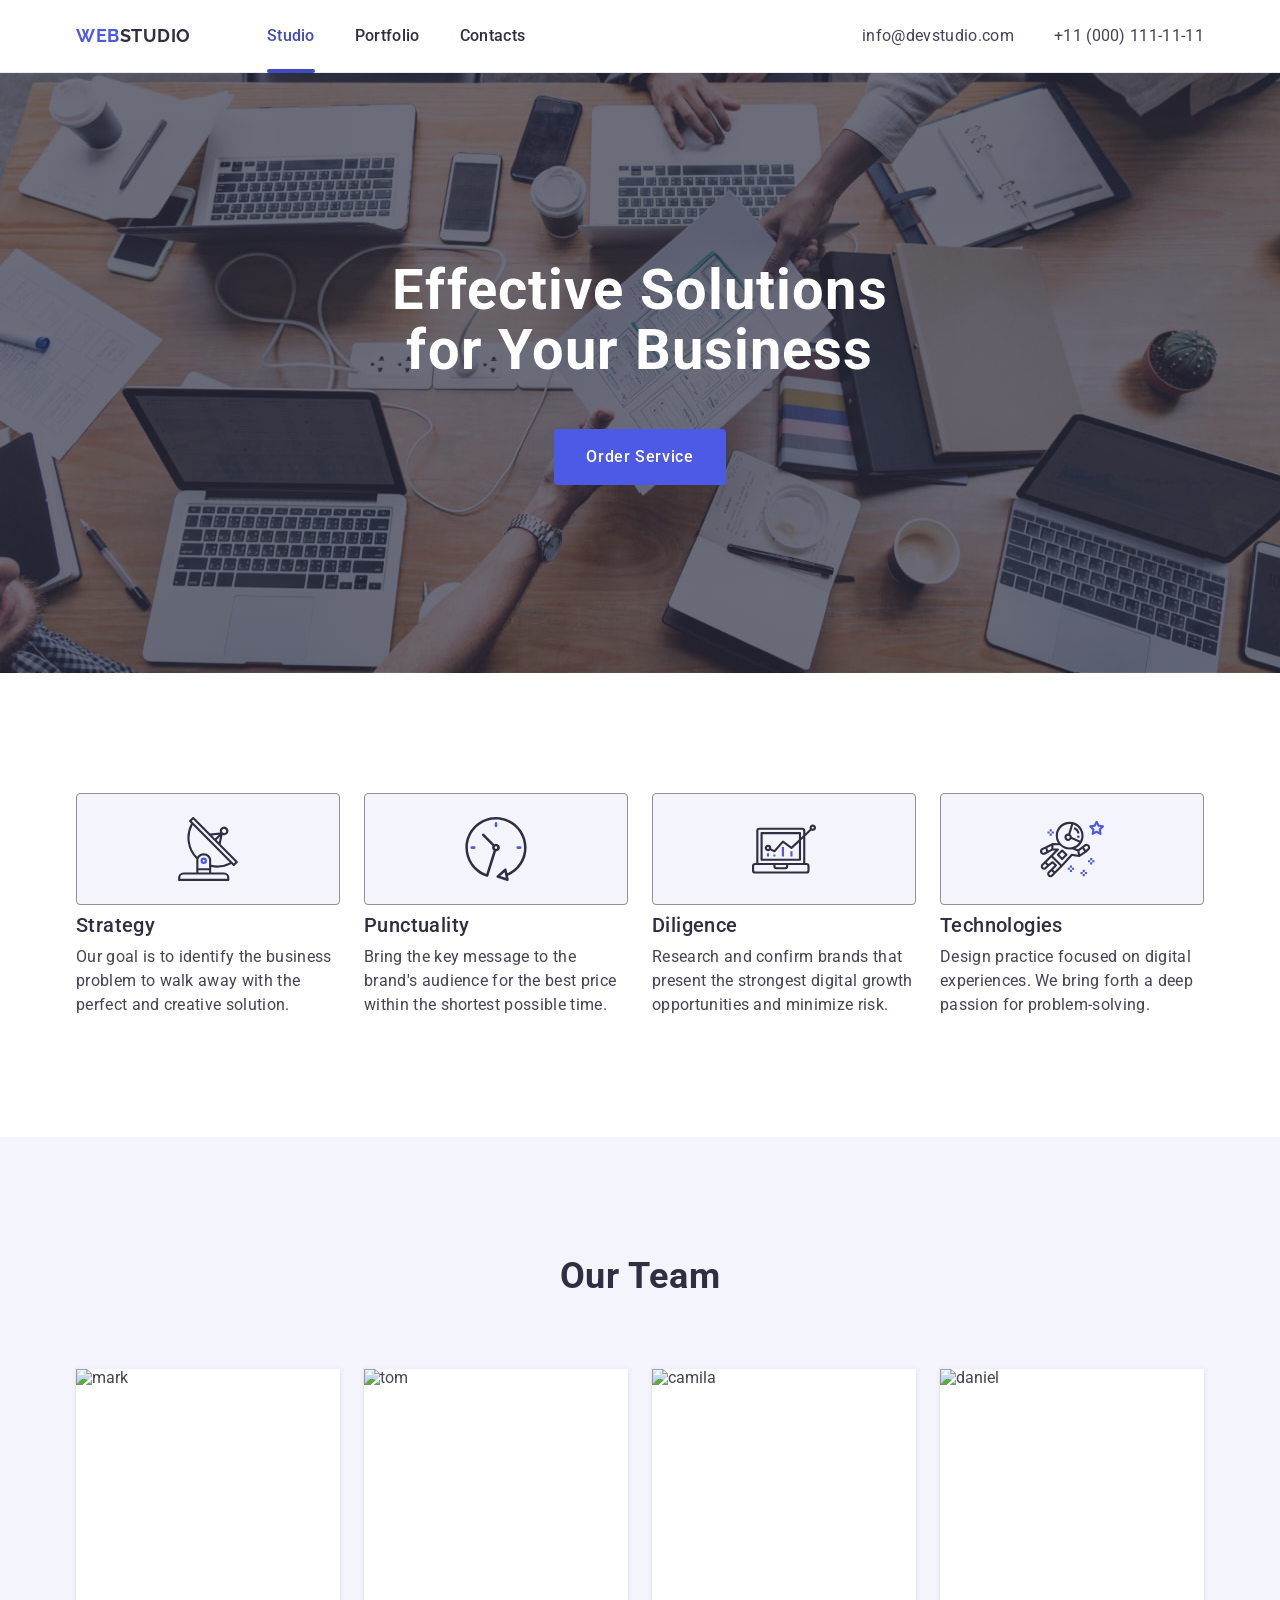
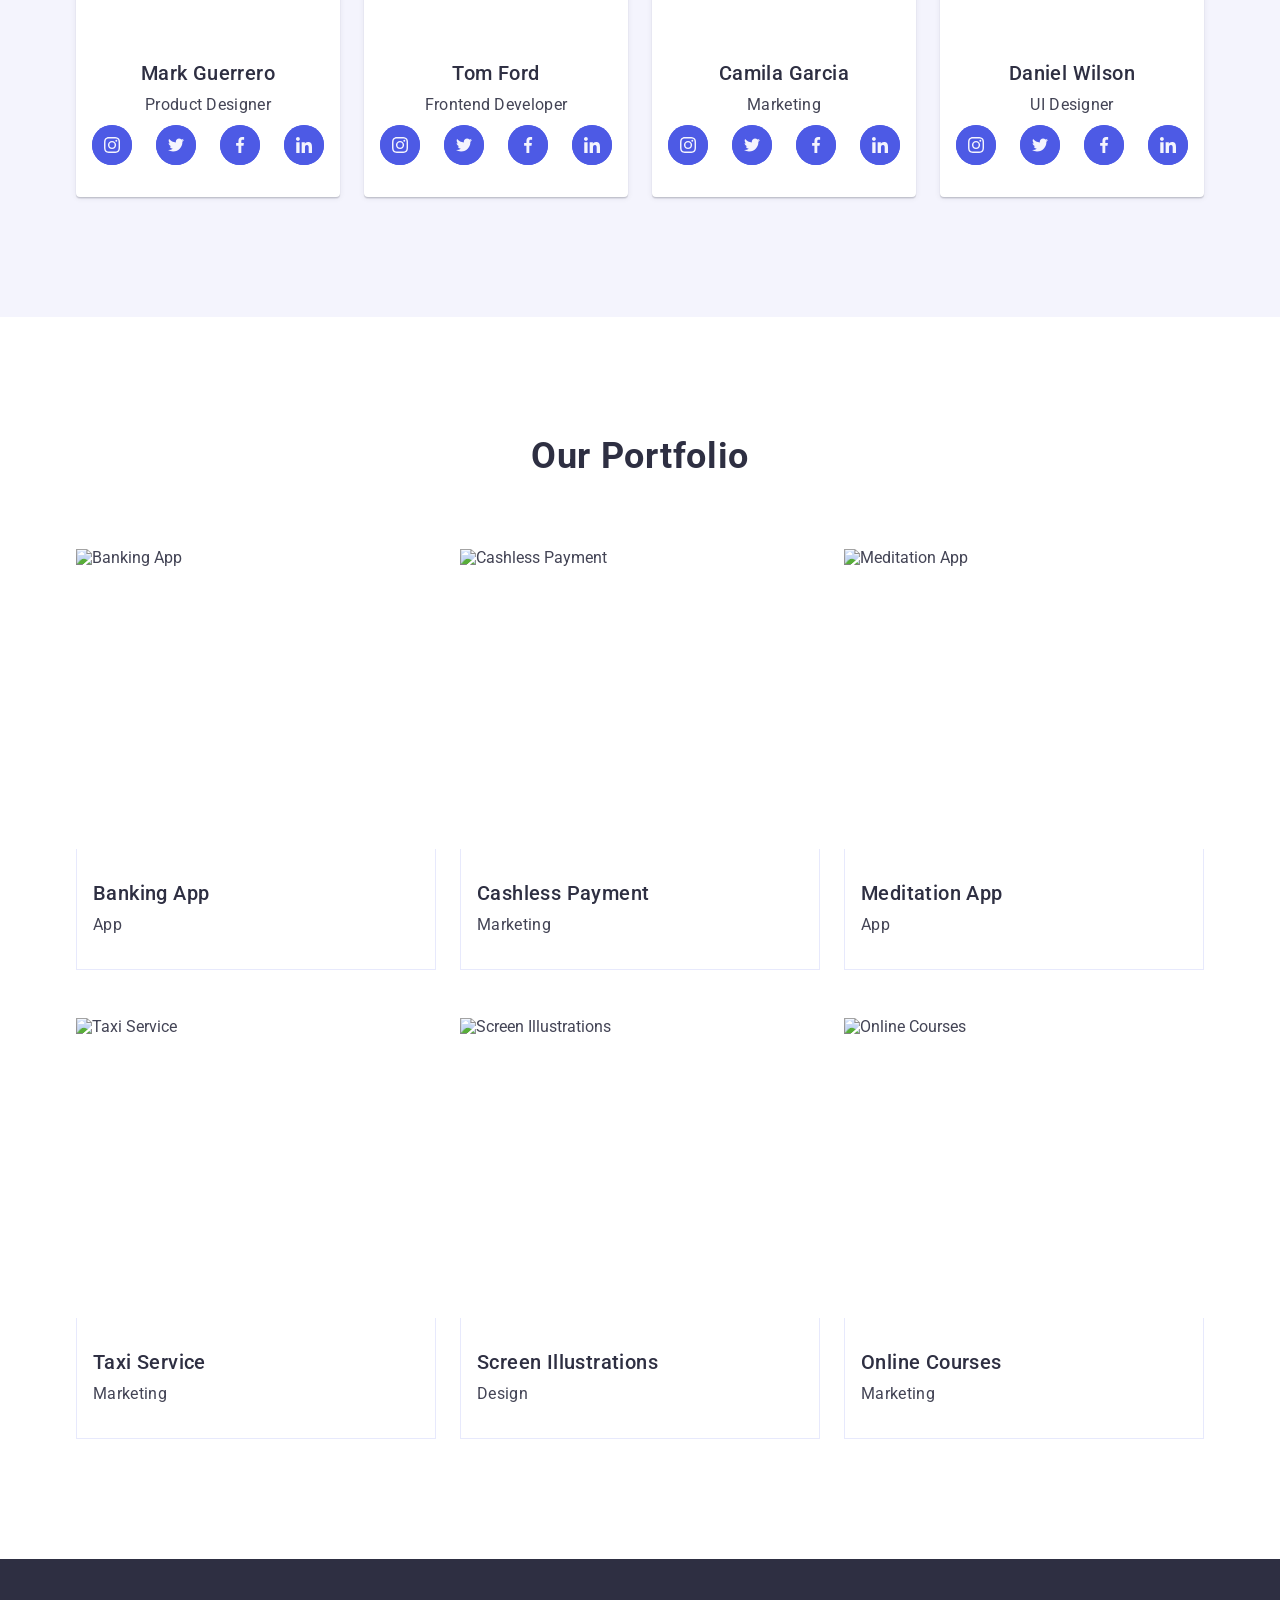
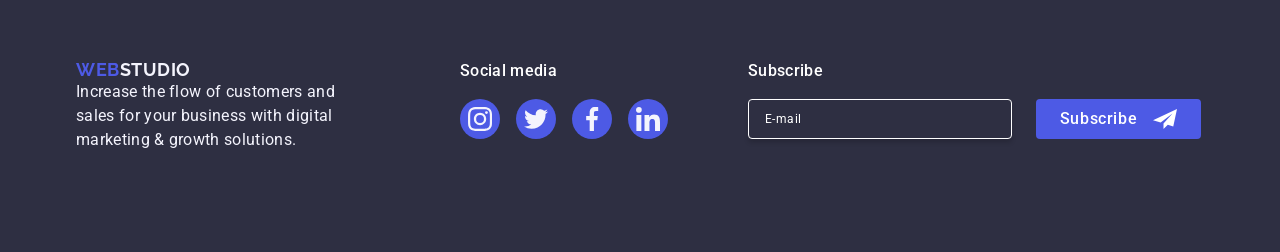
==== commit dddf2d9a: "фі" ====
--- a/index.html
+++ b/index.html
@@ -522,7 +522,7 @@
     <!-- #endregion-Footer -->
 
     <!-- #region Modal -->
-    <div class="modal-overlay is-open">
+    <div class="modal-overlay">
       <div class="modal">
         <button class="modal-close-btn" type="button">
           <svg class="modal-close-icon" width="8" height="8">
--- a/css/styles.css
+++ b/css/styles.css
@@ -1,27 +1,26 @@
 /* #region-Variables */
 :root {
-    /* Colors */
-    --cl-primary-iris: #4d5ae5;
-    --cl-active-ocean: #404bbf;
-    --cl-dark-navy-blue: #2e2f42;
-    --cl-dark-navy-blue-modal: rgba(46, 47, 66, 0.4);
-    --cl-success-green: #31d0aa;
-    --cl-text-slate: #434455;
-    --cl-subtle-text-light-slate: #8e8f99;
-    --cl-accent-cornflower: #e7e9fc;
-    --cl-light-cloud: #f4f4fd;
-    --cl-hero-gray: rgba(46, 47, 66, 0.7);
-    --cl-white-background: #ffffff;
-    --cl-modal-dairy: #fcfcfc;
-
-    /* Fonts */
-    --font-family: "Roboto", sans-serif;
-    --second-family: "Raleway", sans-serif;
-
-    /* Animation */
-    --transition-hover-focus: 250ms cubic-bezier(0.4, 0, 0.2, 1);
-    --transform-scale: scale(1.01);
-
+  /* Colors */
+  --cl-primary-iris: #4d5ae5;
+  --cl-active-ocean: #404bbf;
+  --cl-dark-navy-blue: #2e2f42;
+  --cl-dark-navy-blue-modal: rgba(46, 47, 66, 0.4);
+  --cl-success-green: #31d0aa;
+  --cl-text-slate: #434455;
+  --cl-subtle-text-light-slate: #8e8f99;
+  --cl-accent-cornflower: #e7e9fc;
+  --cl-light-cloud: #f4f4fd;
+  --cl-hero-gray: rgba(46, 47, 66, 0.7);
+  --cl-white-background: #ffffff;
+  --cl-modal-dairy: #fcfcfc;
+
+  /* Fonts */
+  --font-family: 'Roboto', sans-serif;
+  --second-family: 'Raleway', sans-serif;
+
+  /* Animation */
+  --transition-hover-focus: 250ms cubic-bezier(0.4, 0, 0.2, 1);
+  --transform-scale: scale(1.01);
 }
 
 /* #endregion-Variables */
@@ -29,10 +28,9 @@
 /* #region-Base */
 
 body {
-    font-family: 'Roboto', sans-serif;
-    color: var(--cl-text-slate);
-    background-color: var(--cl-white-background);
-
+  font-family: 'Roboto', sans-serif;
+  color: var(--cl-text-slate);
+  background-color: var(--cl-white-background);
 }
 
 h1,
@@ -42,87 +40,107 @@
 h5,
 h6,
 p {
-    margin: 0;
+  margin: 0;
 }
 
 ul,
 ol {
-    list-style-type: none;
-    margin: 0;
-    padding: 0;
+  list-style-type: none;
+  margin: 0;
+  padding: 0;
 }
 
 li {
-    list-style-type: none;
+  list-style-type: none;
 }
 
 a {
-    text-decoration: none;
-}
-
+  text-decoration: none;
+}
 
 button {
-    cursor: pointer;
-    font-family: inherit;
+  cursor: pointer;
+  font-family: inherit;
 }
 
 img {
-    display: block;
-    max-width: 100%;
-    height: auto;
-
+  display: block;
+  max-width: 100%;
+  height: auto;
 }
 
 address {
-    font-style: normal;
+  font-style: normal;
 }
 
 .visually-hidden {
-    position: absolute;
-    width: 1px;
-    height: 1px;
-    margin: -1px;
-    border: 0;
-    padding: 0;
-
-    white-space: nowrap;
-    clip-path: inset(100%);
-    clip: rect(0 0 0 0);
-    overflow: hidden;
+  position: absolute;
+  width: 1px;
+  height: 1px;
+  margin: -1px;
+  border: 0;
+  padding: 0;
+
+  white-space: nowrap;
+  clip-path: inset(100%);
+  clip: rect(0 0 0 0);
+  overflow: hidden;
 }
 
 /* #endregion-Base */
 
 /* #region-Common */
 
+/* .container {
+  margin: 0 auto;
+  max-width: 1158px;
+  padding-left: 15px;
+  padding-right: 15px;
+} */
+
 .container {
-    margin: 0 auto;
+  max-width: 320px;
+  padding-left: 16px;
+  padding-right: 16px;
+  margin-left: auto;
+  margin-right: auto;
+}
+
+@media screen and (min-width: 768px) {
+  .container {
+    max-width: 768px;
+  }
+}
+
+@media screen and (min-width: 1158px) {
+  .container {
     max-width: 1158px;
     padding-left: 15px;
     padding-right: 15px;
+  }
 }
 
 .section {
-    padding-top: 120px;
-    padding-bottom: 120px;
+  padding-top: 120px;
+  padding-bottom: 120px;
 }
 
 .logo {
-    font-family: var(--second-family);
-    font-weight: 700;
-    font-size: 18px;
-    line-height: 1.17;
-    letter-spacing: 0.03em;
-    text-transform: uppercase;
-    color: var(--cl-primary-iris);
+  font-family: var(--second-family);
+  font-weight: 700;
+  font-size: 18px;
+  line-height: 1.17;
+  letter-spacing: 0.03em;
+  text-transform: uppercase;
+  color: var(--cl-primary-iris);
 }
 
 .logo-dark {
-    color: var(--cl-dark-navy-blue);
+  color: var(--cl-dark-navy-blue);
 }
 
 .logo-light {
-    color: var(--cl-light-cloud);
+  color: var(--cl-light-cloud);
 }
 
 /* Socials */
@@ -130,24 +148,24 @@
 /* Buttons */
 
 .btn {
-    display: block;
-    min-width: 169px;
-    border: none;
-    font-weight: 500;
-    line-height: 1.5;
-    letter-spacing: 0.04em;
-    margin: auto;
-    padding: 16px 32px;
-    border-radius: 4px;
-    color: var(--cl-white-background);
-    background-color: var(--cl-primary-iris);
-    transition: background-color var(--transition-hover-focus);
+  display: block;
+  min-width: 169px;
+  border: none;
+  font-weight: 500;
+  line-height: 1.5;
+  letter-spacing: 0.04em;
+  margin: auto;
+  padding: 16px 32px;
+  border-radius: 4px;
+  color: var(--cl-white-background);
+  background-color: var(--cl-primary-iris);
+  transition: background-color var(--transition-hover-focus);
 }
 
 .btn:hover,
 .btn:focus {
-    background-color: var(--cl-active-ocean);
-    transform: var(--transform-scale);
+  background-color: var(--cl-active-ocean);
+  transform: var(--transform-scale);
 }
 
 /* #endregion */
@@ -155,93 +173,93 @@
 /* #region-Header */
 
 .header {
-    display: block;
-    border-bottom: 1px solid var(--cl-accent-cornflower);
-    box-shadow: 0px 2px 1px rgba(46, 47, 66, 0.08), 0px 1px 1px rgba(46, 47, 66, 0.16), 0px 1px 6px rgba(46, 47, 66, 0.08);
+  display: block;
+  border-bottom: 1px solid var(--cl-accent-cornflower);
+  box-shadow: 0px 2px 1px rgba(46, 47, 66, 0.08),
+    0px 1px 1px rgba(46, 47, 66, 0.16), 0px 1px 6px rgba(46, 47, 66, 0.08);
 }
 
 .header-container {
-    display: flex;
-    align-items: center;
+  display: flex;
+  align-items: center;
 }
 
 .header-nav {
-    display: flex;
-    align-items: center;
+  display: flex;
+  align-items: center;
 }
 
 .header-logo {
-    margin-right: 76px;
+  margin-right: 76px;
 }
 
 .header-list {
-    display: flex;
-    gap: 40px;
-    align-items: center;
+  display: flex;
+  gap: 40px;
+  align-items: center;
 }
 
 .header-item {
-    font-weight: 500;
-    font-size: 14px;
-    line-height: 1.14;
-    letter-spacing: 0.02em;
+  font-weight: 500;
+  font-size: 14px;
+  line-height: 1.14;
+  letter-spacing: 0.02em;
 }
 
 .header-link {
-    display: block;
-    font-weight: 500;
-    font-size: 16px;
-    line-height: 1.50;
-    letter-spacing: 0.02em;
-    padding: 24px 0;
-    color: var(--cl-dark-navy-blue);
-    transition: color var(--transition-hover-focus);
-
+  display: block;
+  font-weight: 500;
+  font-size: 16px;
+  line-height: 1.5;
+  letter-spacing: 0.02em;
+  padding: 24px 0;
+  color: var(--cl-dark-navy-blue);
+  transition: color var(--transition-hover-focus);
 }
 
 .header-link.current {
-    position: relative;
-    color: var(--cl-active-ocean);
+  position: relative;
+  color: var(--cl-active-ocean);
 }
 
 .header-link.current::after {
-    content: "";
-    position: absolute;
-    right: 0;
-    bottom: -1px;
-    height: 4px;
-    width: 100%;
-    background: var(--cl-active-ocean);
-    border-radius: 2px;
+  content: '';
+  position: absolute;
+  right: 0;
+  bottom: -1px;
+  height: 4px;
+  width: 100%;
+  background: var(--cl-active-ocean);
+  border-radius: 2px;
 }
 
 .contact-list {
-    display: flex;
-    gap: 40px;
-    align-items: center;
-
+  display: flex;
+  gap: 40px;
+  align-items: center;
 }
 
 .contact {
-    margin-left: auto;
-}
-
-.contact-item {}
+  margin-left: auto;
+}
+
+.contact-item {
+}
 
 .contact-link {
-    display: block;
-    line-height: 1.50;
-    letter-spacing: 0.02em;
-    color: var(--cl-text-slate);
-    transition: color var(--transition-hover-focus);
+  display: block;
+  line-height: 1.5;
+  letter-spacing: 0.02em;
+  color: var(--cl-text-slate);
+  transition: color var(--transition-hover-focus);
 }
 
 .header-link:hover,
 .header-link:focus,
 .contact-link:hover,
 .contact-link:focus {
-    color: var(--cl-active-ocean);
-    transform: var(--transform-scale);
+  color: var(--cl-active-ocean);
+  transform: var(--transform-scale);
 }
 
 /* #endregion */
@@ -249,578 +267,590 @@
 /* #region-Hero */
 
 .hero {
-    max-width: 1440px;
-    margin-left: auto;
-    margin-right: auto;
-    padding-top: 188px;
-    padding-bottom: 188px;
-    text-align: center;
-    background-image: linear-gradient(rgba(46, 47, 66, 0.7), rgba(46, 47, 66, 0.7)), url(../images/hero/hero-img.jpg);
-    background-repeat: no-repeat;
-    background-position: center;
-    background-size: cover;
+  max-width: 1440px;
+  margin-left: auto;
+  margin-right: auto;
+  padding-top: 188px;
+  padding-bottom: 188px;
+  text-align: center;
+  background-image: linear-gradient(
+      rgba(46, 47, 66, 0.7),
+      rgba(46, 47, 66, 0.7)
+    ),
+    url(../images/hero/hero-img.jpg);
+  background-repeat: no-repeat;
+  background-position: center;
+  background-size: cover;
 }
 
 .hero-title {
-    color: var(--cl-white-background);
-    font-weight: 700;
-    font-size: 56px;
-    line-height: 1.07;
-    letter-spacing: 0.02em;
-    text-align: center;
-    margin: 0 auto 48px;
-    max-width: 496px;
-}
-
-.hero-btn {}
+  color: var(--cl-white-background);
+  font-weight: 700;
+  font-size: 56px;
+  line-height: 1.07;
+  letter-spacing: 0.02em;
+  text-align: center;
+  margin: 0 auto 48px;
+  max-width: 496px;
+}
+
+.hero-btn {
+}
 
 /* #endregion */
 
 /* #region-Features */
-.features {}
-
-.features-container {}
-
-.features-title {}
+.features {
+}
+
+.features-container {
+}
+
+.features-title {
+}
 
 .features-list {
-    display: flex;
-    gap: 24px;
+  display: flex;
+  gap: 24px;
 }
 
 .features-pre-title {
-    font-weight: 500;
-    font-size: 20px;
-    line-height: 120%;
-    letter-spacing: 0.02em;
-    margin-bottom: 8px;
-    color: var(--cl-dark-navy-blue);
+  font-weight: 500;
+  font-size: 20px;
+  line-height: 120%;
+  letter-spacing: 0.02em;
+  margin-bottom: 8px;
+  color: var(--cl-dark-navy-blue);
 }
 
 .features-description {
-    line-height: 1.50;
-    letter-spacing: 0.02em;
-    width: 264px;
-    color: var(--cl-text-slate);
+  line-height: 1.5;
+  letter-spacing: 0.02em;
+  width: 264px;
+  color: var(--cl-text-slate);
 }
 
 .features-box {
-    display: flex;
-    align-items: center;
-    justify-content: center;
-    margin-bottom: 8px;
-    border: 1px solid var(--cl-subtle-text-light-slate);
-    border-radius: 4px;
-    width: 264px;
-    height: 112px;
-    background: var(--cl-light-cloud);
+  display: flex;
+  align-items: center;
+  justify-content: center;
+  margin-bottom: 8px;
+  border: 1px solid var(--cl-subtle-text-light-slate);
+  border-radius: 4px;
+  width: 264px;
+  height: 112px;
+  background: var(--cl-light-cloud);
 }
 
 /* #endregion */
 
 /* #region-Team */
 .team {
-    background-color: var(--cl-light-cloud);
-}
-
-.team-container {}
+  background-color: var(--cl-light-cloud);
+}
+
+.team-container {
+}
 
 .team-title {
-    font-weight: 700;
-    font-size: 36px;
-    line-height: 1.11;
-    letter-spacing: 0.02em;
-    text-align: center;
-    text-transform: capitalize;
-    margin-bottom: 72px;
-    color: var(--cl-dark-navy-blue);
+  font-weight: 700;
+  font-size: 36px;
+  line-height: 1.11;
+  letter-spacing: 0.02em;
+  text-align: center;
+  text-transform: capitalize;
+  margin-bottom: 72px;
+  color: var(--cl-dark-navy-blue);
 }
 
 .team-list {
-    display: flex;
-    flex-wrap: wrap;
-    gap: 24px;
+  display: flex;
+  flex-wrap: wrap;
+  gap: 24px;
 }
 
 .team-item {
-    border-radius: 0px 0px 4px 4px;
-    background-color: var(--cl-white-background);
-    box-shadow: 0 2px 1px 0 rgba(46, 47, 66, 0.08), 0 1px 1px 0 rgba(46, 47, 66, 0.16), 0 1px 6px 0 rgba(46, 47, 66, 0.08);
+  border-radius: 0px 0px 4px 4px;
+  background-color: var(--cl-white-background);
+  box-shadow: 0 2px 1px 0 rgba(46, 47, 66, 0.08),
+    0 1px 1px 0 rgba(46, 47, 66, 0.16), 0 1px 6px 0 rgba(46, 47, 66, 0.08);
 }
 
 .team-box-wrap {
-    padding: 32px 0;
+  padding: 32px 0;
 }
 
 .team-pre-title {
-    font-weight: 500;
-    font-size: 20px;
-    line-height: 1.20;
-    letter-spacing: 0.02em;
-    text-align: center;
-    margin-bottom: 8px;
-    color: var(--cl-dark-navy-blue);
+  font-weight: 500;
+  font-size: 20px;
+  line-height: 1.2;
+  letter-spacing: 0.02em;
+  text-align: center;
+  margin-bottom: 8px;
+  color: var(--cl-dark-navy-blue);
 }
 
 .team-description {
-    line-height: 1.50;
-    letter-spacing: 0.02em;
-    text-align: center;
-    color: var(--cl-text-slate);
-    margin-bottom: 8px;
+  line-height: 1.5;
+  letter-spacing: 0.02em;
+  text-align: center;
+  color: var(--cl-text-slate);
+  margin-bottom: 8px;
 }
 
 .team-icon-list {
-    display: flex;
-    gap: 24px;
-    justify-content: center;
-    align-items: center;
+  display: flex;
+  gap: 24px;
+  justify-content: center;
+  align-items: center;
 }
 
 .team-icon-item {
-    width: 40px;
-    height: 40px;
-    border-radius: 50%;
-    background-color: var(--cl-primary-iris);
-    display: flex;
-    justify-content: center;
-    align-items: center;
+  width: 40px;
+  height: 40px;
+  border-radius: 50%;
+  background-color: var(--cl-primary-iris);
+  display: flex;
+  justify-content: center;
+  align-items: center;
 }
 
 .team-social-link {
-    width: 100%;
-    height: 100%;
-    background-color: var(--cl-primary-iris);
-    border-radius: 50%;
-    display: flex;
-    align-items: center;
-    justify-content: center;
-    transition: background-color var(--transition-hover-focus);
+  width: 100%;
+  height: 100%;
+  background-color: var(--cl-primary-iris);
+  border-radius: 50%;
+  display: flex;
+  align-items: center;
+  justify-content: center;
+  transition: background-color var(--transition-hover-focus);
 }
 
 .team-icon {
-    fill: var(--cl-light-cloud);
+  fill: var(--cl-light-cloud);
 }
 
 .team-social-link:hover,
 .team-social-link:focus {
-    background-color: var(--cl-active-ocean);
+  background-color: var(--cl-active-ocean);
 }
 
 /* #endregion */
 
 /* #region-Portfolio */
-.portfolio {}
-
-.portfolio-container {}
+.portfolio {
+}
+
+.portfolio-container {
+}
 
 .portfolio-title {
-    font-weight: 700;
-    font-size: 36px;
-    line-height: 1.11;
-    letter-spacing: 0.02em;
-    text-align: center;
-    text-transform: capitalize;
-    margin-bottom: 72px;
-    color: var(--cl-dark-navy-blue);
+  font-weight: 700;
+  font-size: 36px;
+  line-height: 1.11;
+  letter-spacing: 0.02em;
+  text-align: center;
+  text-transform: capitalize;
+  margin-bottom: 72px;
+  color: var(--cl-dark-navy-blue);
 }
 
 .portfolio-item {
-    transition: box-shadow var(--transition-hover-focus);
+  transition: box-shadow var(--transition-hover-focus);
 }
 
 .portfolio-item:hover {
-    box-shadow: 0 2px 1px 0 rgba(46, 47, 66, 0.08), 0 1px 1px 0 rgba(46, 47, 66, 0.16), 0 1px 6px 0 rgba(46, 47, 66, 0.08);
+  box-shadow: 0 2px 1px 0 rgba(46, 47, 66, 0.08),
+    0 1px 1px 0 rgba(46, 47, 66, 0.16), 0 1px 6px 0 rgba(46, 47, 66, 0.08);
 }
 
 .portfolio-list {
-    display: flex;
-    flex-wrap: wrap;
-    column-gap: 24px;
-    row-gap: 48px;
+  display: flex;
+  flex-wrap: wrap;
+  column-gap: 24px;
+  row-gap: 48px;
 }
 
 .portfolio-box {
-    position: relative;
-    overflow: hidden;
+  position: relative;
+  overflow: hidden;
 }
 
 .portfolio-box-text {
-    top: 0;
-    left: 0;
-    position: absolute;
-    height: 100%;
-    padding: 40px 32px;
-    background: var(--cl-primary-iris);
-    color: var(--cl-light-cloud);
-    font-size: 16px;
-    line-height: 1.5;
-    letter-spacing: 0.02em;
-    transform: translateY(100%);
-    transition: transform var(--transition-hover-focus);
+  top: 0;
+  left: 0;
+  position: absolute;
+  height: 100%;
+  padding: 40px 32px;
+  background: var(--cl-primary-iris);
+  color: var(--cl-light-cloud);
+  font-size: 16px;
+  line-height: 1.5;
+  letter-spacing: 0.02em;
+  transform: translateY(100%);
+  transition: transform var(--transition-hover-focus);
 }
 
 .portfolio-item:hover .portfolio-box-text {
-    transform: translateY(0);
-}
-
-
+  transform: translateY(0);
+}
 
 .portfolio-box-wrap {
-    padding: 32px 16px;
-    border: 1px solid var(--cl-accent-cornflower);
-    border-top: none;
+  padding: 32px 16px;
+  border: 1px solid var(--cl-accent-cornflower);
+  border-top: none;
 }
 
 .portfolio-pre-title {
-    font-weight: 500;
-    font-size: 20px;
-    line-height: 1.20;
-    letter-spacing: 0.02em;
-    margin-bottom: 8px;
-    color: var(--cl-dark-navy-blue);
+  font-weight: 500;
+  font-size: 20px;
+  line-height: 1.2;
+  letter-spacing: 0.02em;
+  margin-bottom: 8px;
+  color: var(--cl-dark-navy-blue);
 }
 
 .portfolio-text {
-    line-height: 1.50;
-    letter-spacing: 0.02em;
-    color: var(--cl-text-slate);
+  line-height: 1.5;
+  letter-spacing: 0.02em;
+  color: var(--cl-text-slate);
 }
 
 /* #endregion */
 
 /* #region-Footer */
 .footer {
-    padding-top: 100px;
-    padding-bottom: 100px;
-    background-color: var(--cl-dark-navy-blue);
+  padding-top: 100px;
+  padding-bottom: 100px;
+  background-color: var(--cl-dark-navy-blue);
 }
 
 .footer-container {
-    display: flex;
-    align-items: baseline;
+  display: flex;
+  align-items: baseline;
 }
 
 .footer-first {
-    margin-right: 120px;
+  margin-right: 120px;
 }
 
 .footer-logo {
-    display: inline-block;
+  display: inline-block;
 }
 
 .footer-desription {
-    width: 264px;
-    line-height: 1.50;
-    letter-spacing: 0.02em;
-    color: var(--cl-light-cloud);
+  width: 264px;
+  line-height: 1.5;
+  letter-spacing: 0.02em;
+  color: var(--cl-light-cloud);
 }
 
 .footer-social {
-    margin-right: 80px;
+  margin-right: 80px;
 }
 
 .footer-social-text {
-    font-weight: 500;
-    line-height: 1.5;
-    letter-spacing: 0.02em;
-    margin-bottom: 16px;
-    color: var(--cl-white-background);
+  font-weight: 500;
+  line-height: 1.5;
+  letter-spacing: 0.02em;
+  margin-bottom: 16px;
+  color: var(--cl-white-background);
 }
 
 .footer-social-list {
-    display: flex;
-    align-items: center;
-    gap: 16px;
-    margin-top: 16px;
-}
-
-.footer-social-item {}
+  display: flex;
+  align-items: center;
+  gap: 16px;
+  margin-top: 16px;
+}
+
+.footer-social-item {
+}
 
 .footer-social-link {
-    display: flex;
-    align-items: center;
-    justify-content: center;
-    width: 40px;
-    height: 40px;
-    border-radius: 50%;
-    background-color: var(--cl-primary-iris);
-    transition: background-color var(--transition-hover-focus);
-    ;
+  display: flex;
+  align-items: center;
+  justify-content: center;
+  width: 40px;
+  height: 40px;
+  border-radius: 50%;
+  background-color: var(--cl-primary-iris);
+  transition: background-color var(--transition-hover-focus);
 }
 
 .footer-social-icon {
-    fill: var(--cl-light-cloud);
+  fill: var(--cl-light-cloud);
 }
 
 .footer-social-link:hover,
 .footer-social-link:focus {
-    background-color: var(--cl-success-green);
-}
-
+  background-color: var(--cl-success-green);
+}
 
 /*****  Subscribe-Form  *****/
 
-.footer-subscribe {}
+.footer-subscribe {
+}
 
 .footer-subscribe-text {
-    margin-bottom: 16px;
-    font-weight: 500;
-    line-height: 1.5;
-    letter-spacing: 0.02em;
-    color: var(--cl-white-background);
-}
-
+  margin-bottom: 16px;
+  font-weight: 500;
+  line-height: 1.5;
+  letter-spacing: 0.02em;
+  color: var(--cl-white-background);
+}
 
 .footer-subscribe-form {
-    display: flex;
-    gap: 24px;
-}
-
-
-.footer-subscribe-label {}
-
+  display: flex;
+  gap: 24px;
+}
+
+.footer-subscribe-label {
+}
 
 .footer-subscribe-input {
-    display: flex;
-    justify-content: center;
-    align-items: center;
-    width: 264px;
-    height: 40px;
-    padding: 8px 16px;
-    border-radius: 4px;
-    border: 1px solid var(--cl-white-background);
-    box-shadow: 0px 4px 4px rgba(0, 0, 0, 0.15);
-    font-size: 12px;
-    line-height: 2;
-    letter-spacing: 0.04em;
-    color: var(--cl-white-background);
-    background-color: transparent;
-}
-
+  display: flex;
+  justify-content: center;
+  align-items: center;
+  width: 264px;
+  height: 40px;
+  padding: 8px 16px;
+  border-radius: 4px;
+  border: 1px solid var(--cl-white-background);
+  box-shadow: 0px 4px 4px rgba(0, 0, 0, 0.15);
+  font-size: 12px;
+  line-height: 2;
+  letter-spacing: 0.04em;
+  color: var(--cl-white-background);
+  background-color: transparent;
+}
 
 .footer-subscribe-input::placeholder {
-    line-height: 2;
-    letter-spacing: 0.04em;
-    color: var(--cl-white-background);
+  line-height: 2;
+  letter-spacing: 0.04em;
+  color: var(--cl-white-background);
 }
 
 .footer-subscribe-btn {
-    display: flex;
-    justify-content: center;
-    align-items: center;
-    min-width: 165px;
-    padding: 8px 0;
-    text-align: center;
-    font-size: 16px;
+  display: flex;
+  justify-content: center;
+  align-items: center;
+  min-width: 165px;
+  padding: 8px 0;
+  text-align: center;
+  font-size: 16px;
 }
 
 .footer-form-icon {
-    margin-left: 16px;
-    fill: currentColor;
+  margin-left: 16px;
+  fill: currentColor;
 }
 
 /* #endregion */
 
 /* #region Modal */
 .modal-overlay {
-    position: fixed;
-    top: 0;
-    left: 0;
-    width: 100%;
-    height: 100%;
-    z-index: 999;
-    display: flex;
-    justify-content: center;
-    align-items: center;
-
-    opacity: 0;
-    pointer-events: none;
-    background-color: var(--cl-dark-navy-blue-modal);
-    transition: opacity var(--transition-hover-focus), visibility var(--transition-hover-focus);
+  position: fixed;
+  top: 0;
+  left: 0;
+  width: 100%;
+  height: 100%;
+  z-index: 999;
+  display: flex;
+  justify-content: center;
+  align-items: center;
+
+  opacity: 0;
+  pointer-events: none;
+  background-color: var(--cl-dark-navy-blue-modal);
+  transition: opacity var(--transition-hover-focus),
+    visibility var(--transition-hover-focus);
 }
 
 .modal-overlay.is-open {
-    opacity: 1;
-    pointer-events: auto;
+  opacity: 1;
+  pointer-events: auto;
 }
 
 .modal {
-    position: absolute;
-    top: 50%;
-    left: 50%;
-    transform: translate(-50%, -50%);
-    border-radius: 4px;
-    padding: 72px 24px 24px;
-    max-width: 408px;
-    width: 100%;
-    min-height: 584px;
-    overflow-y: auto;
-    box-shadow: 0px 1px 1px rgba(0, 0, 0, 0.14),
-        0px 1px 3px rgba(0, 0, 0, 0.12),
-        0px 2px 1px rgba(0, 0, 0, 0.2);
-    background-color: var(--cl-modal-dairy);
-    transition: transform var(--transition-hover-focus);
+  position: absolute;
+  top: 50%;
+  left: 50%;
+  transform: translate(-50%, -50%);
+  border-radius: 4px;
+  padding: 72px 24px 24px;
+  max-width: 408px;
+  width: 100%;
+  min-height: 584px;
+  overflow-y: auto;
+  box-shadow: 0px 1px 1px rgba(0, 0, 0, 0.14), 0px 1px 3px rgba(0, 0, 0, 0.12),
+    0px 2px 1px rgba(0, 0, 0, 0.2);
+  background-color: var(--cl-modal-dairy);
+  transition: transform var(--transition-hover-focus);
 }
 
 .modal-close-btn {
-    position: absolute;
-    top: 24px;
-    right: 24px;
-    display: flex;
-    justify-content: center;
-    align-items: center;
-    width: 24px;
-    height: 24px;
-    padding: 0;
-    border: 1px solid rgba(0, 0, 0, 0.1);
-    border-radius: 50%;
-    background-color: var(--cl-accent-cornflower);
-    color: var(--cl-dark-navy-blue);
-    transition: background-color var(--transition-hover-focus), border var(--transition-hover-focus);
+  position: absolute;
+  top: 24px;
+  right: 24px;
+  display: flex;
+  justify-content: center;
+  align-items: center;
+  width: 24px;
+  height: 24px;
+  padding: 0;
+  border: 1px solid rgba(0, 0, 0, 0.1);
+  border-radius: 50%;
+  background-color: var(--cl-accent-cornflower);
+  color: var(--cl-dark-navy-blue);
+  transition: background-color var(--transition-hover-focus),
+    border var(--transition-hover-focus);
 }
 
 .modal-close-icon {
-    fill: currentColor;
-    transition: fill var(--transition-hover-focus);
+  fill: currentColor;
+  transition: fill var(--transition-hover-focus);
 }
 
 .modal-close-btn:hover,
 .modal-close-btn:focus {
-    border: none;
-    background-color: var(--cl-active-ocean);
-    color: var(--cl-white-background);
-    transform: var(--transform-scale);
+  border: none;
+  background-color: var(--cl-active-ocean);
+  color: var(--cl-white-background);
+  transform: var(--transform-scale);
 }
 
 .modal-title {
-    margin-bottom: 16px;
-    text-align: center;
-    font-weight: 500;
-    line-height: 1.5;
-    letter-spacing: 0.02em;
-    color: var(--cl-dark-navy-blue);
+  margin-bottom: 16px;
+  text-align: center;
+  font-weight: 500;
+  line-height: 1.5;
+  letter-spacing: 0.02em;
+  color: var(--cl-dark-navy-blue);
 }
 
 /****** Modal-form *****/
 
-.modal-form {}
+.modal-form {
+}
 
 .modal-form-field {
-    margin-bottom: 8px;
+  margin-bottom: 8px;
 }
 
 .modal-form-label {
-    display: block;
-    margin-bottom: 4px;
-    font-size: 12px;
-    line-height: 1.17;
-    letter-spacing: 0.04em;
-    color: var(--cl-subtle-text-light-slate);
+  display: block;
+  margin-bottom: 4px;
+  font-size: 12px;
+  line-height: 1.17;
+  letter-spacing: 0.04em;
+  color: var(--cl-subtle-text-light-slate);
 }
 
 .modal-form-wrapper {
-    position: relative;
+  position: relative;
 }
 
 .modal-form-input,
 .modal-form-message {
-    padding: 11px 16px 11px 38px;
-    width: 100%;
-    height: 40px;
-    font-size: 12px;
-    line-height: 1.17;
-    letter-spacing: 0.04em;
-    border-radius: 4px;
-    color: var(--cl-dark-navy-blue-modal);
-    background-color: transparent;
-    border: 1px solid var(--cl-dark-navy-blue-modal);
-    outline: transparent;
-    transition: border-color var(--transition-hover-focus);
+  padding: 11px 16px 11px 38px;
+  width: 100%;
+  height: 40px;
+  font-size: 12px;
+  line-height: 1.17;
+  letter-spacing: 0.04em;
+  border-radius: 4px;
+  color: var(--cl-dark-navy-blue-modal);
+  background-color: transparent;
+  border: 1px solid var(--cl-dark-navy-blue-modal);
+  outline: transparent;
+  transition: border-color var(--transition-hover-focus);
 }
 
 .modal-form-input:hover,
 .modal-form-input:focus {
-    border-color: var(--cl-primary-iris);
+  border-color: var(--cl-primary-iris);
 }
 
 .modal-form-icon {
-    position: absolute;
-    top: 50%;
-    left: 16px;
-    transform: translateY(-50%);
-    transition: fill var(--transition-hover-focus);
-}
-
-
-.modal-form-input:hover+.modal-form-icon,
-.modal-form-input:focus+.modal-form-icon {
-    fill: var(--cl-primary-iris);
+  position: absolute;
+  top: 50%;
+  left: 16px;
+  transform: translateY(-50%);
+  transition: fill var(--transition-hover-focus);
+}
+
+.modal-form-input:hover + .modal-form-icon,
+.modal-form-input:focus + .modal-form-icon {
+  fill: var(--cl-primary-iris);
 }
 
 .modal-form-message {
-    resize: none;
-    padding: 8px 16px;
-    height: 120px;
+  resize: none;
+  padding: 8px 16px;
+  height: 120px;
 }
 
 .modal-form-textarea-box {
-    margin-bottom: 16px;
+  margin-bottom: 16px;
 }
 
 .modal-form-message::placeholder {
-    color: var(--cl-dark-navy-blue-modal);
-}
-
+  color: var(--cl-dark-navy-blue-modal);
+}
 
 .modal-form-check {
-    margin-bottom: 24px;
+  margin-bottom: 24px;
 }
 
 .modal-form-check-text {
-    cursor: pointer;
-    user-select: none;
-    font-size: 12px;
-    line-height: 1.17;
-    letter-spacing: 0.04em;
-    color: var(--cl-subtle-text-light-slate);
+  cursor: pointer;
+  user-select: none;
+  font-size: 12px;
+  line-height: 1.17;
+  letter-spacing: 0.04em;
+  color: var(--cl-subtle-text-light-slate);
 }
 
 .modal-form-check-box {
-    display: inline-flex;
-    justify-content: center;
-    align-items: center;
-    width: 16px;
-    height: 16px;
-    border-radius: 2px;
-    fill: transparent;
-    color: transparent;
-    border: 1px solid var(--cl-dark-navy-blue-modal);
-    transition: background-color var(--transition-hover-focus), border var(--transition-hover-focus), fill var(--transition-hover-focus);
-}
-
-.modal-standart-checkbox:checked+.modal-form-check-text .modal-form-check-box {
-    background-color: var(--cl-active-ocean);
-    border: none;
-    color: var(--cl-light-cloud);
-    fill: var(--cl-light-cloud);
+  display: inline-flex;
+  justify-content: center;
+  align-items: center;
+  width: 16px;
+  height: 16px;
+  border-radius: 2px;
+  fill: transparent;
+  color: transparent;
+  border: 1px solid var(--cl-dark-navy-blue-modal);
+  transition: background-color var(--transition-hover-focus),
+    border var(--transition-hover-focus), fill var(--transition-hover-focus);
+}
+
+.modal-standart-checkbox:checked
+  + .modal-form-check-text
+  .modal-form-check-box {
+  background-color: var(--cl-active-ocean);
+  border: none;
+  color: var(--cl-light-cloud);
+  fill: var(--cl-light-cloud);
 }
 
 .modal-form-check-icon {
-    fill: currentColor;
+  fill: currentColor;
 }
 
 .modal-form-check-link {
-    text-decoration-line: underline;
-    text-decoration-style: solid;
-    text-decoration-skip-ink: none;
-    text-decoration-thickness: auto;
-    text-underline-offset: auto;
-    text-underline-position: from-font;
-    color: var(--cl-primary-iris);
-}
-
-.modal-form-btn {}
+  text-decoration-line: underline;
+  text-decoration-style: solid;
+  text-decoration-skip-ink: none;
+  text-decoration-thickness: auto;
+  text-underline-offset: auto;
+  text-underline-position: from-font;
+  color: var(--cl-primary-iris);
+}
+
+.modal-form-btn {
+}
 
 /* #endregion */
 
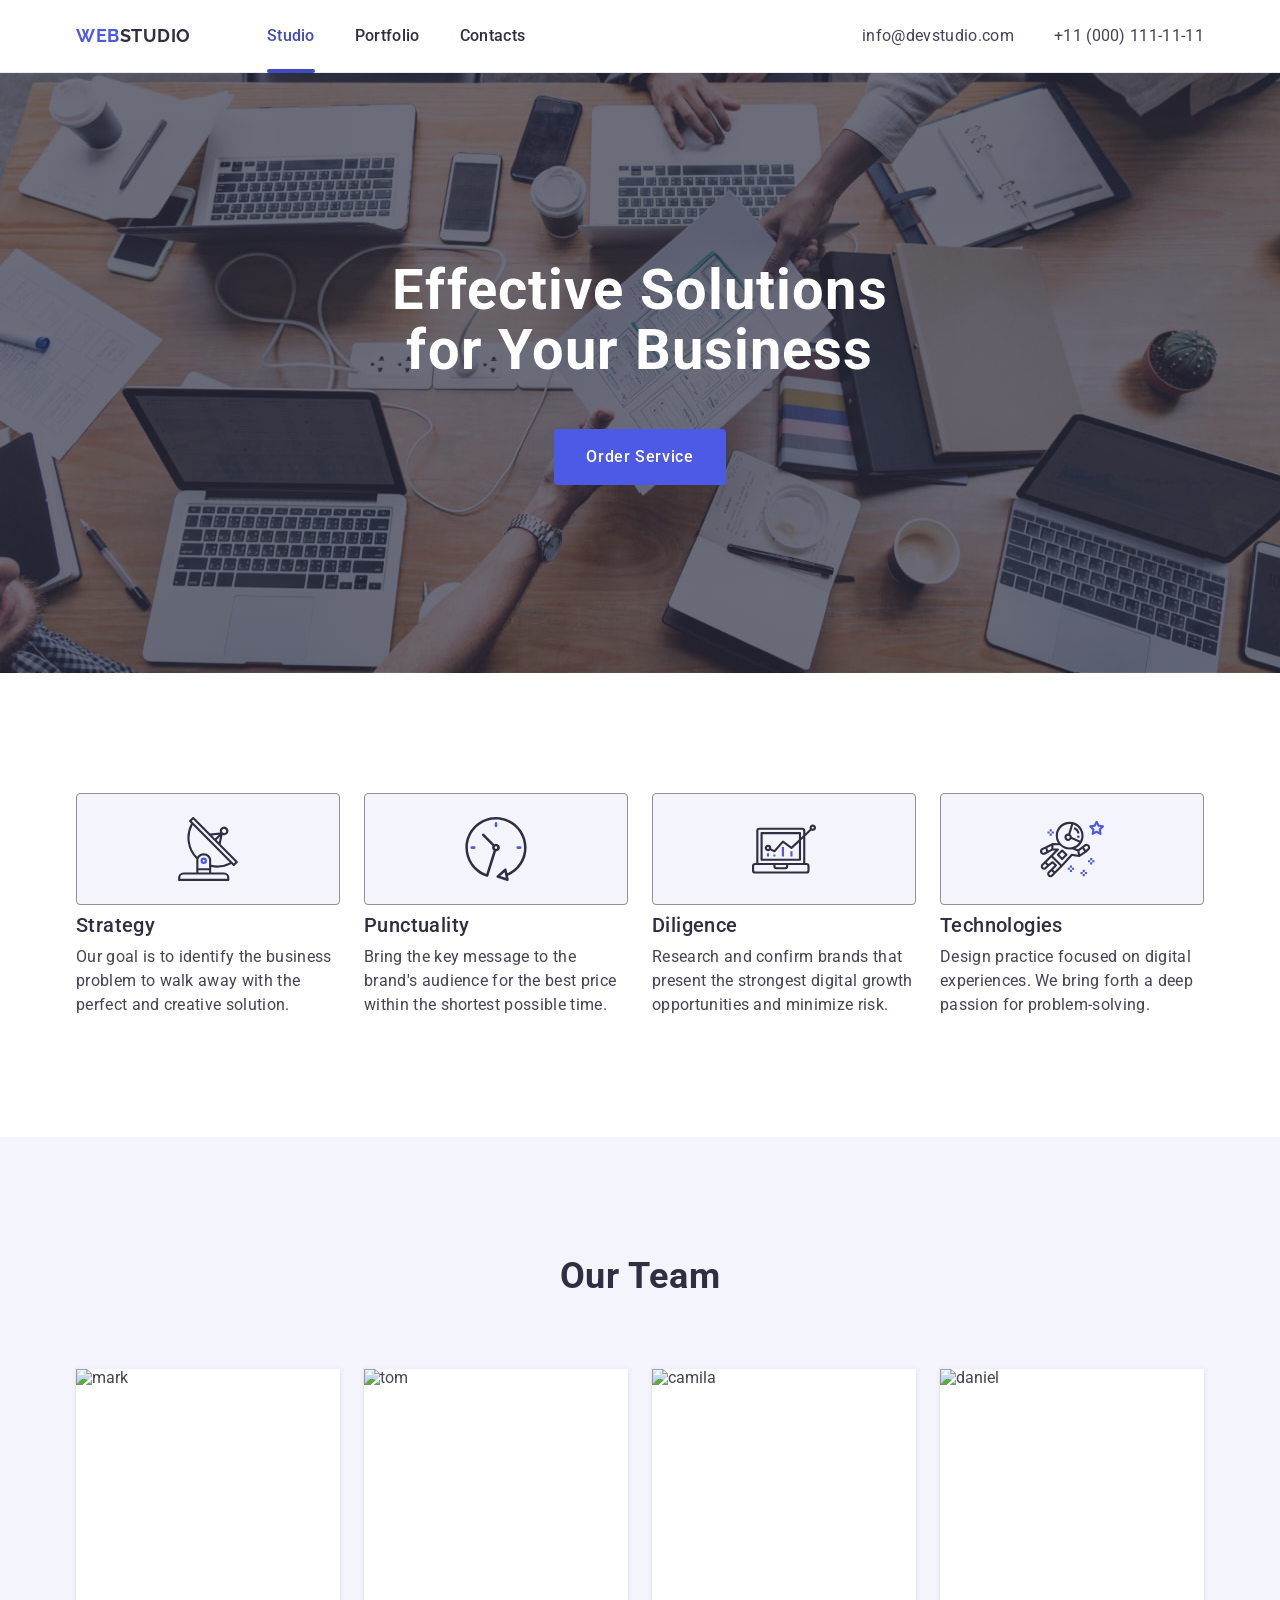
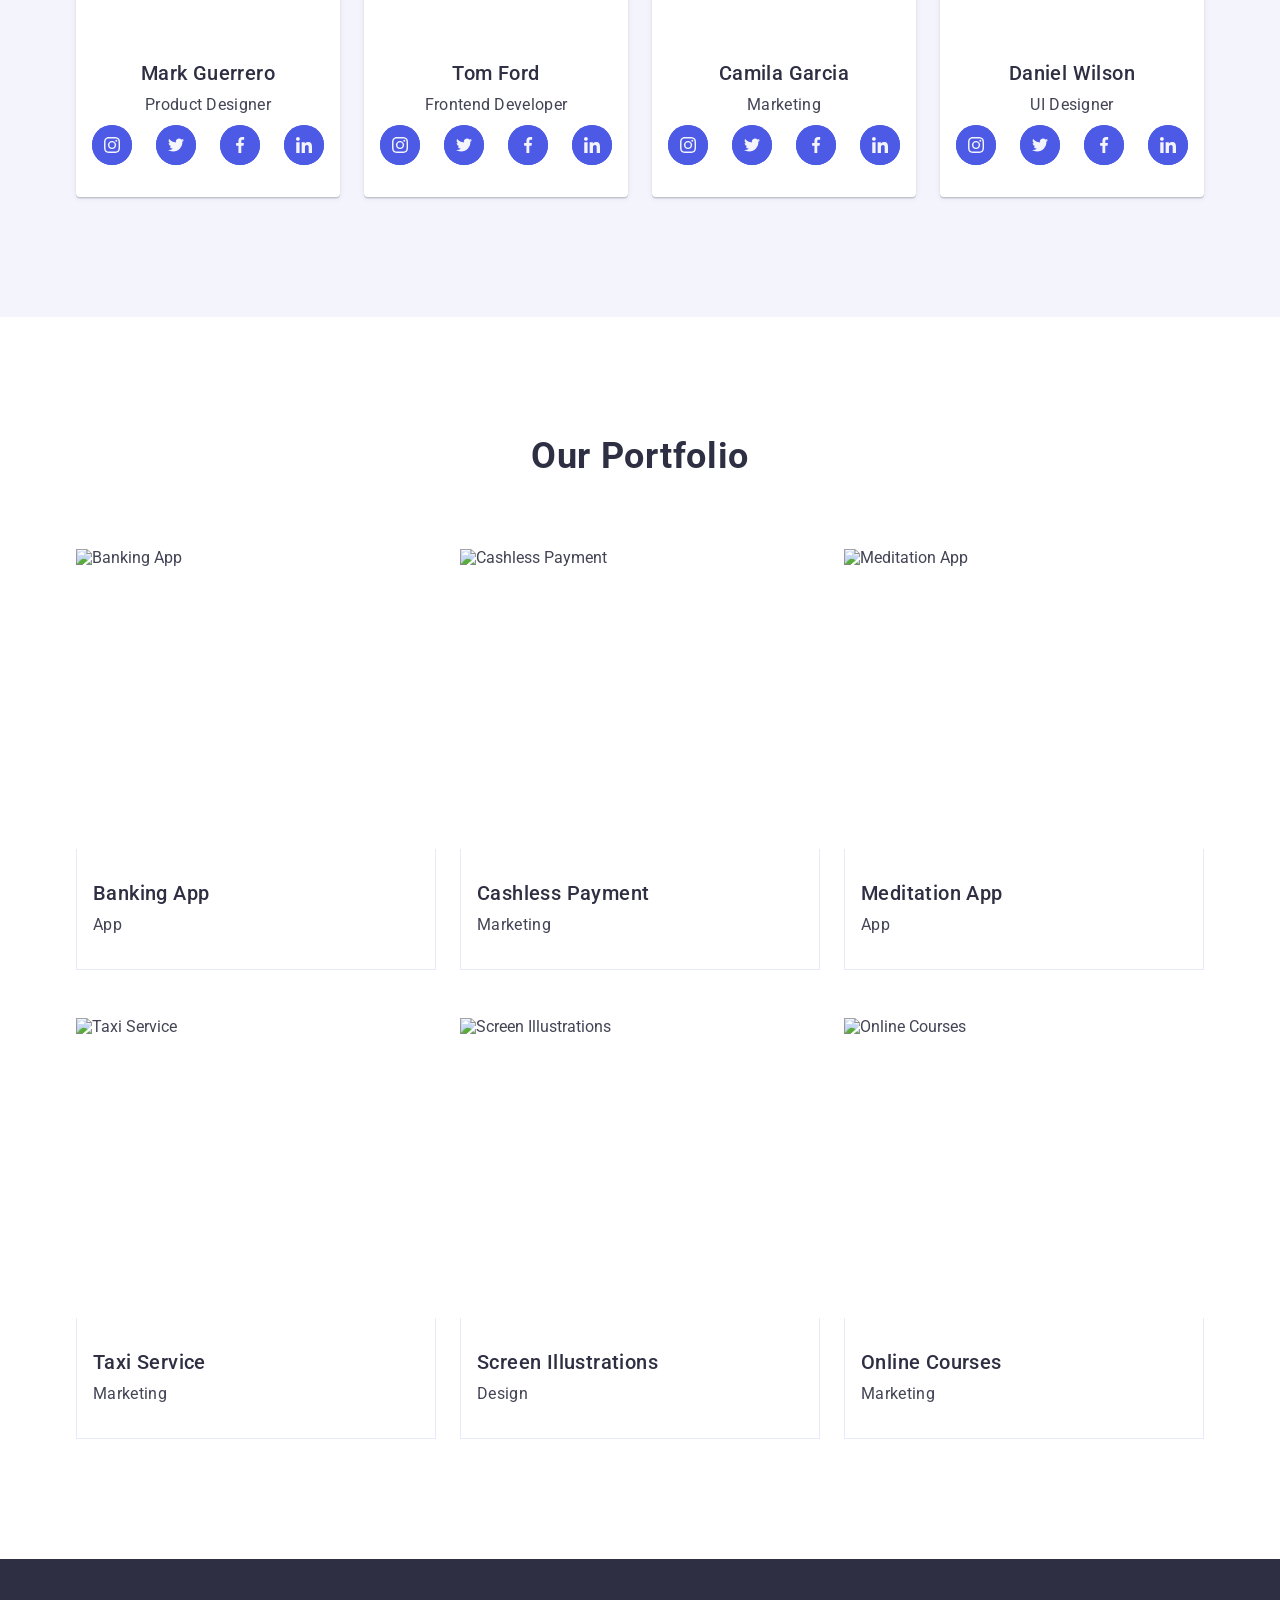
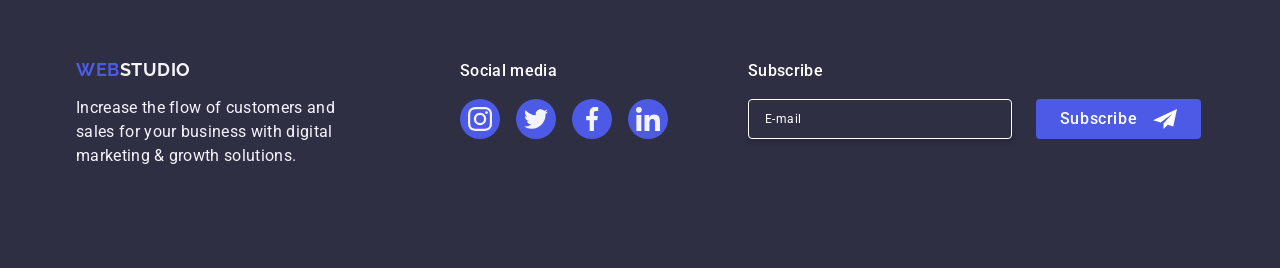
==== commit 86997130: "sum" ====
--- a/index.html
+++ b/index.html
@@ -34,7 +34,7 @@
           <a class="logo header-logo" href="./index.html">
             Web<span class="logo-dark">Studio</span></a
           >
-          <ul class="header-list">
+          <ul class="header-nav-list">
             <li class="header-item">
               <a class="header-link current" href="./index.html">Studio</a>
             </li>
@@ -60,6 +60,16 @@
             </li>
           </ul>
         </address>
+
+        <button
+          class="header-open-btn js-mobile-menu"
+          type="button"
+          aria-label="Mobilemenu"
+        >
+          <svg class="header-open-icon" width="24" height="24">
+            <use href="./images/icons.svg#icon-open"></use>
+          </svg>
+        </button>
       </div>
     </header>
     <!-- #endregion-Header -->
--- a/css/styles.css
+++ b/css/styles.css
@@ -91,13 +91,6 @@
 
 /* #region-Common */
 
-/* .container {
-  margin: 0 auto;
-  max-width: 1158px;
-  padding-left: 15px;
-  padding-right: 15px;
-} */
-
 .container {
   max-width: 320px;
   padding-left: 16px;
@@ -121,8 +114,13 @@
 }
 
 .section {
-  padding-top: 120px;
-  padding-bottom: 120px;
+  padding: 96px 0;
+}
+
+@media screen and (min-width: 768px) {
+  .section {
+    padding: 120px 0;
+  }
 }
 
 .logo {
@@ -189,14 +187,26 @@
   align-items: center;
 }
 
+@media screen and (max-width: 767px) {
+  .header-nav {
+    padding: 16px 0;
+  }
+}
+
 .header-logo {
   margin-right: 76px;
 }
 
-.header-list {
-  display: flex;
-  gap: 40px;
-  align-items: center;
+.header-nav-list {
+  display: none;
+}
+
+@media screen and (min-width: 768px) {
+  .header-nav-list {
+    display: flex;
+    gap: 40px;
+    align-items: center;
+  }
 }
 
 .header-item {
@@ -234,9 +244,15 @@
 }
 
 .contact-list {
-  display: flex;
-  gap: 40px;
-  align-items: center;
+  display: none;
+}
+
+@media screen and (min-width: 768px) {
+  .contact-list {
+    display: flex;
+    gap: 40px;
+    align-items: center;
+  }
 }
 
 .contact {
@@ -262,9 +278,57 @@
   transform: var(--transform-scale);
 }
 
+.header-open-btn {
+  display: flex;
+  justify-content: center;
+  align-items: center;
+  cursor: pointer;
+  border: none;
+  color: rgb(var(--cl-dark-navy-blue));
+  background-color: transparent;
+  transition: color var(--transition-hover-focus);
+}
+
+.header-open-btn:hover,
+.header-open-btn:focus {
+  color: rgb(var(--cl-active-ocean));
+}
+
+@media screen and (min-width: 768px) {
+  .header-open-btn {
+    display: none;
+  }
+}
+
+.header-open-icon {
+  fill: currentColor;
+}
+
 /* #endregion */
 
 /* #region-Hero */
+
+.hero-container {
+  display: flex;
+  flex-direction: column;
+  gap: 72px;
+  align-items: center;
+}
+
+@media screen and (min-width: 768px) {
+  .hero-container {
+    gap: 64px;
+  }
+}
+
+@media screen and (min-width: 1158px) {
+  .hero-container {
+    display: flex;
+    flex-direction: column;
+    gap: 48px;
+    align-items: center;
+  }
+}
 
 .hero {
   max-width: 1440px;
@@ -284,14 +348,20 @@
 }
 
 .hero-title {
+  max-width: 216px;
+  font-size: 36px;
+  line-height: 1.11;
+  letter-spacing: 0.02em;
+  text-align: center;
   color: var(--cl-white-background);
-  font-weight: 700;
-  font-size: 56px;
-  line-height: 1.07;
-  letter-spacing: 0.02em;
-  text-align: center;
-  margin: 0 auto 48px;
-  max-width: 496px;
+}
+
+@media screen and (min-width: 768px) {
+  .hero-title {
+    max-width: 496px;
+    font-size: 56px;
+    line-height: 1.07;
+  }
 }
 
 .hero-btn {
@@ -311,35 +381,93 @@
 
 .features-list {
   display: flex;
-  gap: 24px;
+  flex-direction: column;
+  gap: 72px;
+}
+
+@media screen and (min-width: 768px) {
+  .features-list {
+    flex-direction: row;
+    flex-wrap: wrap;
+    column-gap: 24px;
+  }
+}
+
+@media screen and (min-width: 1158px) {
+  .features-list {
+    justify-content: space-between;
+    gap: 24px;
+  }
+}
+
+.features-item {
+  display: flex;
+  flex-direction: column;
+}
+
+@media screen and (min-width: 768px) {
+  .features-item {
+    width: calc((100% - 24px) / 2);
+  }
+}
+
+@media screen and (min-width: 1158px) {
+  .features-item {
+    width: calc((100% - 72px) / 4);
+  }
 }
 
 .features-pre-title {
-  font-weight: 500;
-  font-size: 20px;
-  line-height: 120%;
-  letter-spacing: 0.02em;
   margin-bottom: 8px;
+  text-align: center;
+  font-size: 36px;
+  line-height: 1.11;
+  letter-spacing: 0.02em;
   color: var(--cl-dark-navy-blue);
+}
+
+@media screen and (min-width: 768px) {
+  .features-pre-title {
+    text-align: start;
+  }
+}
+
+@media screen and (min-width: 1158px) {
+  .features-pre-title {
+    font-size: 20px;
+    font-weight: 500;
+    line-height: 1.2;
+  }
 }
 
 .features-description {
   line-height: 1.5;
   letter-spacing: 0.02em;
-  width: 264px;
   color: var(--cl-text-slate);
 }
 
+@media screen and (max-width: 1157px) {
+  .features-description {
+    font-weight: 500;
+  }
+}
+
 .features-box {
-  display: flex;
-  align-items: center;
-  justify-content: center;
-  margin-bottom: 8px;
-  border: 1px solid var(--cl-subtle-text-light-slate);
-  border-radius: 4px;
-  width: 264px;
-  height: 112px;
-  background: var(--cl-light-cloud);
+  display: none;
+}
+
+@media screen and (min-width: 1158px) {
+  .features-box {
+    display: flex;
+    align-items: center;
+    justify-content: center;
+    margin-bottom: 8px;
+    border: 1px solid var(--cl-subtle-text-light-slate);
+    border-radius: 4px;
+    width: 264px;
+    height: 112px;
+    background: var(--cl-light-cloud);
+  }
 }
 
 /* #endregion */
@@ -365,15 +493,49 @@
 
 .team-list {
   display: flex;
-  flex-wrap: wrap;
-  gap: 24px;
+  flex-direction: column;
+  gap: 72px;
+  padding: 0 12px;
+}
+
+@media screen and (min-width: 768px) {
+  .team-list {
+    flex-direction: row;
+    flex-wrap: wrap;
+    justify-content: space-between;
+    gap: 64px 24px;
+    padding: 0 92px;
+  }
+}
+
+@media screen and (min-width: 1158px) {
+  .team-list {
+    padding: 0 0;
+    margin: 0 auto;
+  }
 }
 
 .team-item {
+  display: flex;
+  flex-direction: column;
   border-radius: 0px 0px 4px 4px;
   background-color: var(--cl-white-background);
-  box-shadow: 0 2px 1px 0 rgba(46, 47, 66, 0.08),
-    0 1px 1px 0 rgba(46, 47, 66, 0.16), 0 1px 6px 0 rgba(46, 47, 66, 0.08);
+
+  box-shadow: 0px 1px 6px 0px rgba(46, 47, 66, 0.08),
+    0px 1px 1px 0px rgba(46, 47, 66, 0.16),
+    0px 2px 1px 0px rgba(46, 47, 66, 0.08);
+}
+
+@media screen and (min-width: 768px) {
+  .team-item {
+    width: calc((100% - 24px) / 2);
+  }
+}
+
+@media screen and (min-width: 1158px) {
+  .team-item {
+    width: calc((100% - 72px) / 4);
+  }
 }
 
 .team-box-wrap {
@@ -455,8 +617,41 @@
   color: var(--cl-dark-navy-blue);
 }
 
+.portfolio-list {
+  display: flex;
+  flex-direction: column;
+  gap: 48px;
+}
+
+@media screen and (min-width: 768px) {
+  .portfolio-list {
+    flex-direction: row;
+    flex-wrap: wrap;
+    gap: 72px 24px;
+  }
+}
+
+@media screen and (min-width: 1158px) {
+  .portfolio-list {
+    gap: 48px 24px;
+  }
+}
+
 .portfolio-item {
+  cursor: pointer;
   transition: box-shadow var(--transition-hover-focus);
+}
+
+@media screen and (min-width: 768px) {
+  .portfolio-item {
+    width: calc((100% - 24px) / 2);
+  }
+}
+
+@media screen and (min-width: 1158px) {
+  .portfolio-item {
+    width: calc((100% - 48px) / 3);
+  }
 }
 
 .portfolio-item:hover {
@@ -464,16 +659,18 @@
     0 1px 1px 0 rgba(46, 47, 66, 0.16), 0 1px 6px 0 rgba(46, 47, 66, 0.08);
 }
 
-.portfolio-list {
-  display: flex;
-  flex-wrap: wrap;
-  column-gap: 24px;
-  row-gap: 48px;
-}
-
 .portfolio-box {
+  height: 280px;
+
   position: relative;
+
   overflow: hidden;
+}
+
+@media screen and (min-width: 768px) {
+  .portfolio-box {
+    height: 300px;
+  }
 }
 
 .portfolio-box-text {
@@ -527,41 +724,115 @@
 
 .footer-container {
   display: flex;
-  align-items: baseline;
+  flex-direction: column;
+  align-items: center;
+  gap: 72px;
+}
+
+@media screen and (min-width: 768px) {
+  .footer-container {
+    flex-direction: row;
+    flex-wrap: wrap;
+    align-items: baseline;
+    gap: 72px 24px;
+  }
+}
+
+@media screen and (min-width: 768px) and (max-width: 1157px) {
+  .footer-container {
+    padding: 0 108px;
+  }
+}
+
+@media screen and (min-width: 1158px) {
+  .footer-container {
+    flex-wrap: nowrap;
+    gap: 0;
+  }
 }
 
 .footer-first {
-  margin-right: 120px;
+  display: flex;
+  flex-direction: column;
+  gap: 16px;
+  align-items: center;
+}
+
+@media screen and (min-width: 768px) {
+  .footer-first {
+    width: 264px;
+  }
+}
+
+@media screen and (min-width: 1158px) {
+  .footer-first {
+    margin-right: 120px;
+  }
 }
 
 .footer-logo {
   display: inline-block;
 }
 
+@media screen and (min-width: 768px) {
+  .footer-logo {
+    align-self: start;
+  }
+}
+
 .footer-desription {
-  width: 264px;
   line-height: 1.5;
   letter-spacing: 0.02em;
+
   color: var(--cl-light-cloud);
 }
 
+@media screen and (min-width: 768px) {
+  .footer-desription {
+  }
+}
+
+@media screen and (min-width: 1158px) {
+  .footer-desription {
+    width: 264px;
+  }
+}
+
 .footer-social {
-  margin-right: 80px;
+  display: flex;
+  flex-direction: column;
+  gap: 16px;
+  align-items: center;
+}
+
+@media screen and (min-width: 768px) {
+  .footer-social {
+  }
+}
+
+@media screen and (min-width: 1158px) {
+  .footer-social {
+    margin-right: 80px;
+  }
 }
 
 .footer-social-text {
   font-weight: 500;
   line-height: 1.5;
   letter-spacing: 0.02em;
-  margin-bottom: 16px;
   color: var(--cl-white-background);
 }
 
+@media screen and (min-width: 768px) {
+  .footer-social-text {
+    align-self: start;
+  }
+}
+
 .footer-social-list {
   display: flex;
   align-items: center;
   gap: 16px;
-  margin-top: 16px;
 }
 
 .footer-social-item {
@@ -590,19 +861,42 @@
 /*****  Subscribe-Form  *****/
 
 .footer-subscribe {
+  display: flex;
+  flex-direction: column;
+  gap: 16px;
+  align-items: center;
 }
 
 .footer-subscribe-text {
-  margin-bottom: 16px;
   font-weight: 500;
   line-height: 1.5;
   letter-spacing: 0.02em;
   color: var(--cl-white-background);
 }
 
+@media screen and (min-width: 768px) {
+  .footer-subscribe-text {
+    align-self: start;
+  }
+}
+
 .footer-subscribe-form {
   display: flex;
-  gap: 24px;
+  flex-direction: column;
+  gap: 16px;
+}
+
+@media screen and (min-width: 768px) {
+  .footer-subscribe-form {
+    flex-direction: row;
+    gap: 24px;
+  }
+}
+
+@media screen and (min-width: 1158px) {
+  .footer-subscribe-form {
+    gap: 24px;
+  }
 }
 
 .footer-subscribe-label {
@@ -857,3 +1151,9 @@
 /* *============================================================================================================================================== */
 /* #region */
 /* #endregion */
+
+@media screen and (min-width: 768px) {
+}
+
+@media screen and (min-width: 1158px) {
+}
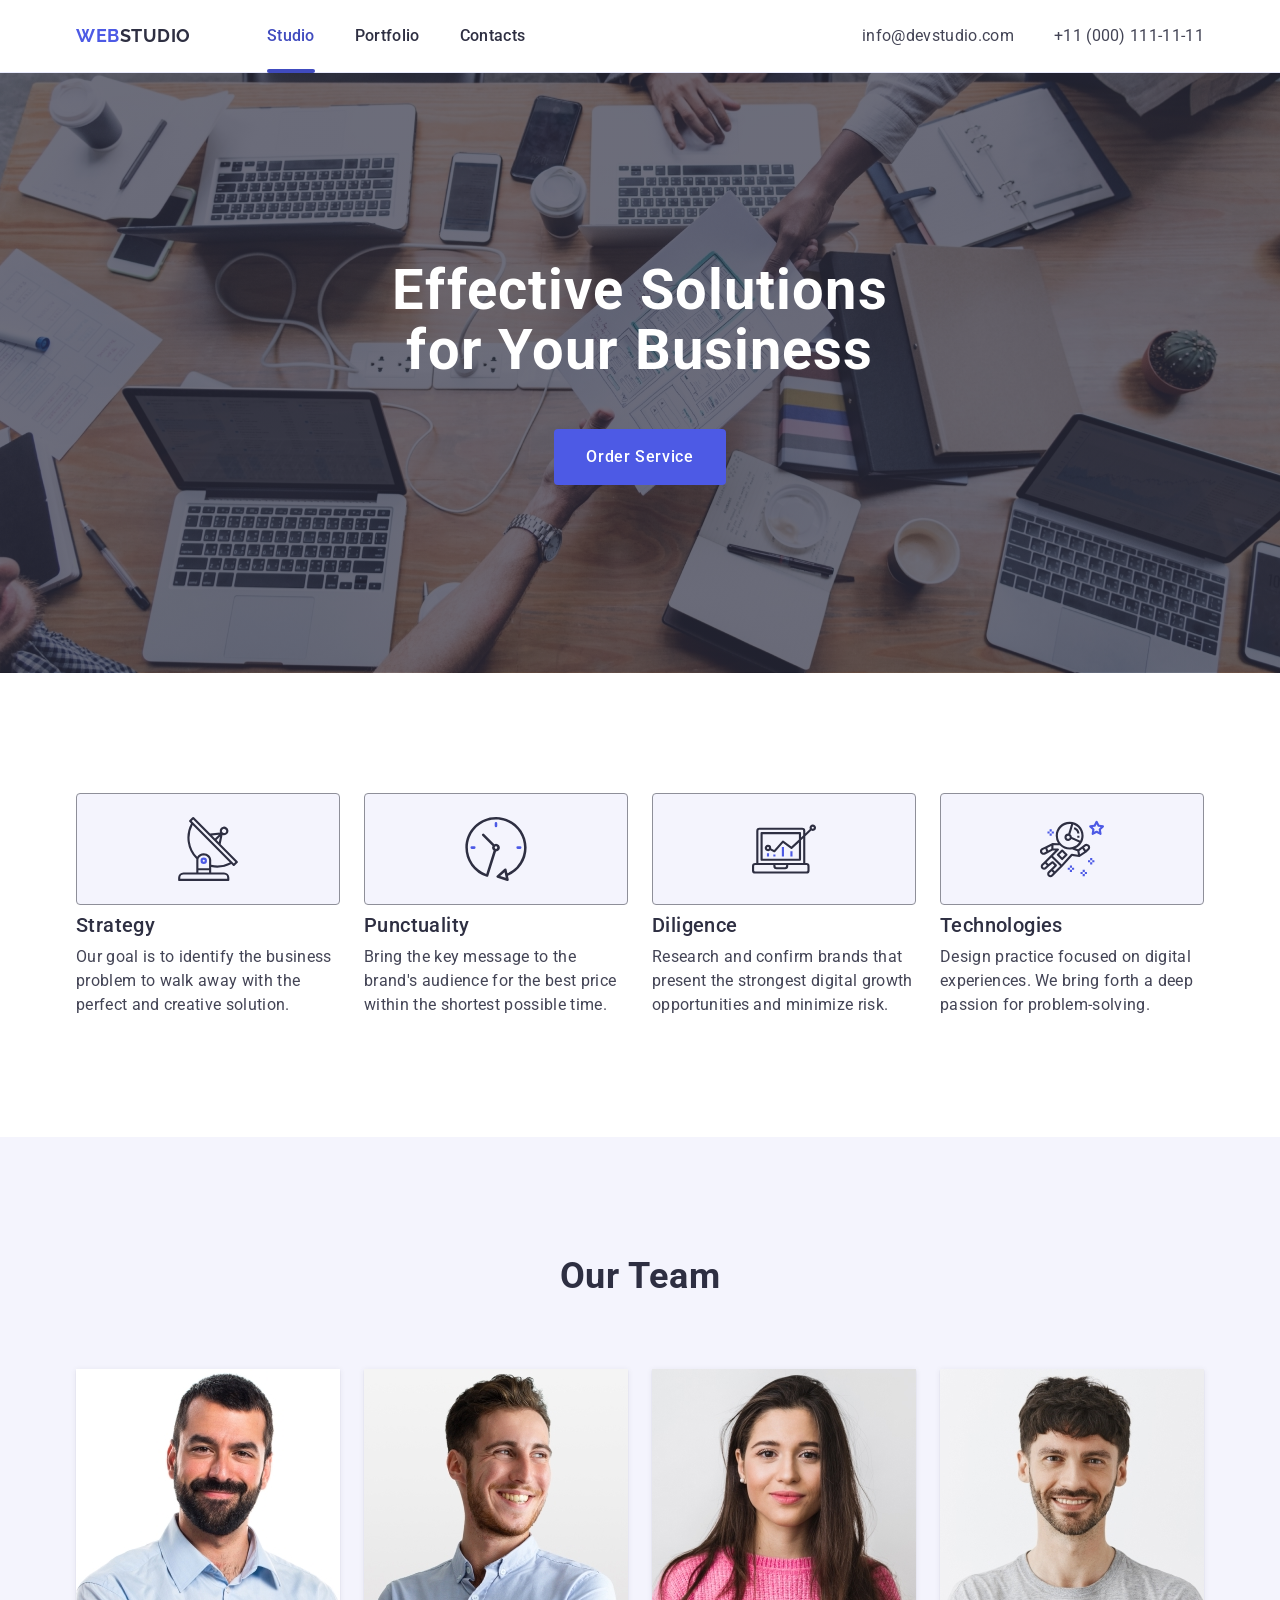
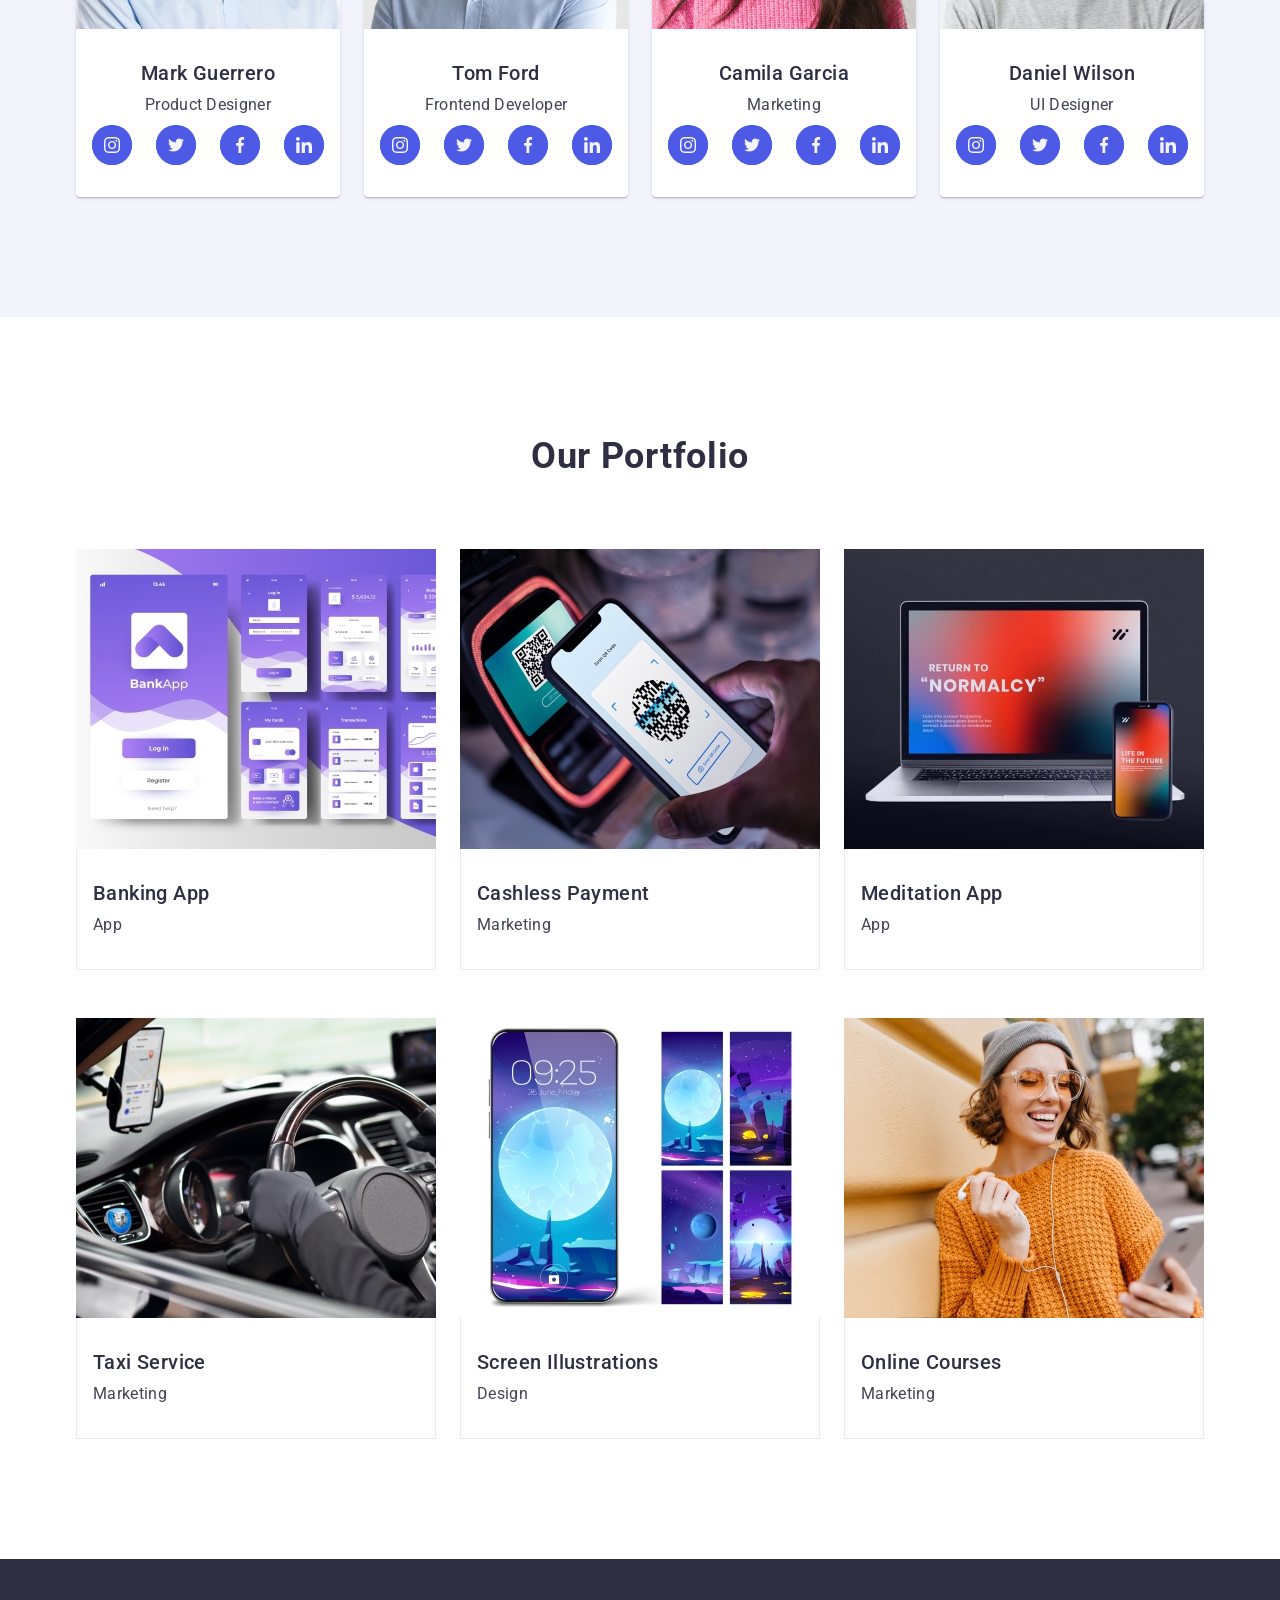
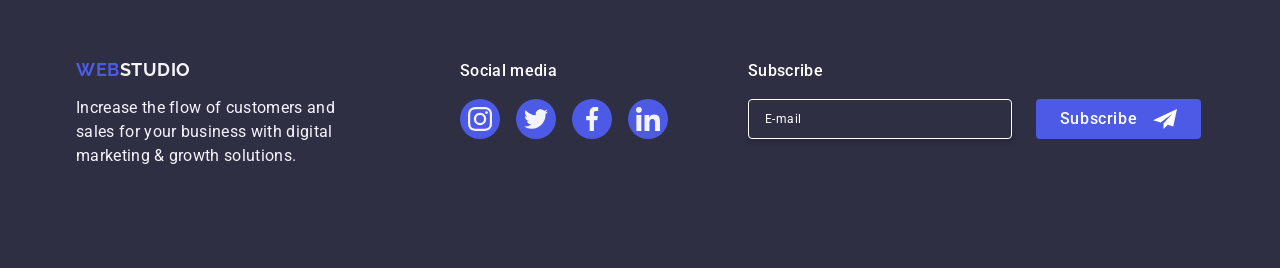
==== commit 0cda2650: "fix" ====
--- a/index.html
+++ b/index.html
@@ -150,8 +150,12 @@
           <ul class="team-list">
             <li class="team-item">
               <img
-                src="./images/team/mark.jpg"
-                alt="mark"
+                srcset="
+                  ./images/team/mark_@1x.jpg 1x,
+                  ./images/team/mark_@2x.jpg 2x
+                "
+                src="./images/team/mark_@1x.jpg"
+                alt="Mark Guerrero"
                 width="264"
                 height="260"
               />
@@ -195,8 +199,12 @@
             </li>
             <li class="team-item">
               <img
-                src="./images/team/tom.jpg"
-                alt="tom"
+                srcset="
+                  ./images/team/tom_@1x.jpg 1x,
+                  ./images/team/tom_@2x.jpg 2x
+                "
+                src="./images/team/tom_@1x.jpg"
+                alt="Tom Ford"
                 width="264"
                 height="260"
               />
@@ -240,8 +248,12 @@
             </li>
             <li class="team-item">
               <img
-                src="./images/team/camila.jpg"
-                alt="camila"
+                srcset="
+                  ./images/team/camila_@1x.jpg 1x,
+                  ./images/team/camila_@2x.jpg 2x
+                "
+                src="./images/team/camila_@1x.jpg"
+                alt="Camila Garcia"
                 width="264"
                 height="260"
               />
@@ -285,8 +297,12 @@
             </li>
             <li class="team-item">
               <img
-                src="./images/team/daniel.jpg"
-                alt="daniel"
+                srcset="
+                  ./images/team/daniel_@1x.jpg 1x,
+                  ./images/team/daniel_@2x.jpg 2x
+                "
+                src="./images/team/daniel_@1x.jpg"
+                alt="Daniel Wilson"
                 width="264"
                 height="260"
               />
@@ -341,7 +357,12 @@
             <li class="portfolio-item">
               <div class="portfolio-box">
                 <img
-                  src="./images/portfolio/banking-app.jpg"
+                  srcset="
+                    ./images/portfolio/banking_desc@1x.jpg 1x,
+                    ./images/portfolio/banking_desc@2x.jpg 2x
+                  "
+                  src="./images/portfolio/banking_desc@1x.jpg"
+                  class="portfolio-image"
                   alt="Banking App"
                   width="360"
                   height="300"
@@ -360,7 +381,12 @@
             <li class="portfolio-item">
               <div class="portfolio-box">
                 <img
-                  src="./images/portfolio/cashless-payment.jpg"
+                  srcset="
+                    ./images/portfolio/cashless_desc@1x.jpg 1x,
+                    ./images/portfolio/cashless_desc@2x.jpg 2x
+                  "
+                  src="./images/portfolio/cashless_desc@1x.jpg"
+                  class="portfolio-image"
                   alt="Cashless Payment"
                   width="360"
                   height="300"
@@ -379,7 +405,12 @@
             <li class="portfolio-item">
               <div class="portfolio-box">
                 <img
-                  src="./images/portfolio/meditation-app.jpg"
+                  srcset="
+                    ./images/portfolio/meditation_desc@1x.jpg 1x,
+                    ./images/portfolio/meditation_desc@2x.jpg 2x
+                  "
+                  src="./images/portfolio/meditation_desc@1x.jpg"
+                  class="portfolio-image"
                   alt="Meditation App"
                   width="360"
                   height="300"
@@ -398,7 +429,12 @@
             <li class="portfolio-item">
               <div class="portfolio-box">
                 <img
-                  src="./images/portfolio/taxi-service.jpg"
+                  srcset="
+                    ./images/portfolio/taxi_desc@1x.jpg 1x,
+                    ./images/portfolio/taxi_desc@2x.jpg 2x
+                  "
+                  src="./images/portfolio/taxi_desc@1x.jpg"
+                  class="portfolio-image"
                   alt="Taxi Service"
                   width="360"
                   height="300"
@@ -417,7 +453,12 @@
             <li class="portfolio-item">
               <div class="portfolio-box">
                 <img
-                  src="./images/portfolio/screen-illustrations.jpg"
+                  srcset="
+                    ./images/portfolio/screen_desc@1x.jpg 1x,
+                    ./images/portfolio/screen_desc@2x.jpg 2x
+                  "
+                  src="./images/portfolio/screen_desc@1x.jpg"
+                  class="portfolio-image"
                   alt="Screen Illustrations"
                   width="360"
                   height="300"
@@ -436,7 +477,12 @@
             <li class="portfolio-item">
               <div class="portfolio-box">
                 <img
-                  src="./images/portfolio/online-courses.jpg"
+                  srcset="
+                    ./images/portfolio/courses_desc@1x.jpg 1x,
+                    ./images/portfolio/courses_desc@2x.jpg 2x
+                  "
+                  src="./images/portfolio/courses_desc@1x.jpg"
+                  class="portfolio-image"
                   alt="Online Courses"
                   width="360"
                   height="300"
@@ -531,7 +577,114 @@
     </footer>
     <!-- #endregion-Footer -->
 
+    <!-- #region Mobile-menu -->
+    <div class="mobile-menu is-open">
+      <div class="container mobile-menu-container">
+        <button class="modal-close-btn js-mobile-menu" type="button">
+          <svg class="modal-close-icon" width="8" height="8">
+            <use href="./images/icons.svg#icon-cross"></use>
+          </svg>
+        </button>
+
+        <nav class="mobile-menu-nav">
+          <ul class="mobile-menu-list">
+            <li class="mobile-menu-item">
+              <a href="./index.html" class="mobile-menu-link active">Studio</a>
+            </li>
+            <li class="mobile-menu-item">
+              <a href="" class="mobile-menu-link">Portfolio</a>
+            </li>
+            <li class="mobile-menu-item">
+              <a href="" class="mobile-menu-link">Contacts</a>
+            </li>
+          </ul>
+        </nav>
+
+        <div class="mobile-menu-contacts">
+          <address class="mobile-menu-adress">
+            <ul class="mobile-menu-adress-list">
+              <li class="mobile-menu-adress-item">
+                <a
+                  class="mobile-menu-adress-link"
+                  href="mailto:info@devstudio.com"
+                  target="_blank"
+                  rel="noopener noreferrer nofollow"
+                  >info@devstudio.com</a
+                >
+              </li>
+              <li class="mobile-menu-adress-item">
+                <a
+                  class="mobile-menu-adress-link"
+                  href="tel:+110001111111"
+                  target="_blank"
+                  rel="noopener noreferrer nofollow"
+                  >+11 (000) 111-11-11</a
+                >
+              </li>
+            </ul>
+          </address>
+
+          <ul class="socials-list">
+            <li class="socials-item">
+              <a
+                href="https://www.instagram.com/"
+                class="socials-link"
+                target="_blank"
+                aria-label="instagram"
+                rel="noopener noreferrer nofollow"
+              >
+                <svg class="socials-icon" width="16" height="16">
+                  <use href="./images/icons.svg#icon-instagram"></use>
+                </svg>
+              </a>
+            </li>
+            <li class="socials-item">
+              <a
+                href="https://www.twitter.com/"
+                class="socials-link"
+                target="_blank"
+                aria-label="twitter"
+                rel="noopener noreferrer nofollow"
+              >
+                <svg class="socials-icon" width="16" height="16">
+                  <use href="./images/icons.svg#icon-twitter"></use>
+                </svg>
+              </a>
+            </li>
+            <li class="socials-item">
+              <a
+                href="https://www.facebook.com/"
+                class="socials-link"
+                target="_blank"
+                aria-label="facebook"
+                rel="noopener noreferrer nofollow"
+              >
+                <svg class="socials-icon" width="16" height="16">
+                  <use href="./images/icons.svg#icon-facebook"></use>
+                </svg>
+              </a>
+            </li>
+            <li class="socials-item">
+              <a
+                href="https://www.linkedin.com/"
+                class="socials-link"
+                target="_blank"
+                aria-label="linkedin"
+                rel="noopener noreferrer nofollow"
+              >
+                <svg class="socials-icon" width="16" height="16">
+                  <use href="./images/icons.svg#icon-linkedin"></use>
+                </svg>
+              </a>
+            </li>
+          </ul>
+        </div>
+      </div>
+    </div>
+    <!-- #endregion -->
+
     <!-- #region Modal -->
+
     <div class="modal-overlay">
       <div class="modal">
         <button class="modal-close-btn" type="button">
--- a/css/styles.css
+++ b/css/styles.css
@@ -179,6 +179,7 @@
 
 .header-container {
   display: flex;
+  justify-content: space-between;
   align-items: center;
 }
 
@@ -194,7 +195,12 @@
 }
 
 .header-logo {
-  margin-right: 76px;
+}
+
+@media screen and (min-width: 768px) {
+  .header-logo {
+    margin-right: 76px;
+  }
 }
 
 .header-nav-list {
@@ -243,31 +249,53 @@
   border-radius: 2px;
 }
 
+.contact {
+  display: none;
+}
+
+@media screen and (min-width: 768px) {
+  .contact {
+    display: flex;
+    align-items: center;
+  }
+}
+
 .contact-list {
-  display: none;
 }
 
 @media screen and (min-width: 768px) {
   .contact-list {
     display: flex;
+    flex-direction: column;
+    gap: 12px;
+  }
+}
+
+@media screen and (min-width: 1158px) {
+  .contact-list {
+    flex-direction: row;
     gap: 40px;
-    align-items: center;
-  }
-}
-
-.contact {
-  margin-left: auto;
+  }
 }
 
 .contact-item {
 }
 
 .contact-link {
-  display: block;
-  line-height: 1.5;
-  letter-spacing: 0.02em;
+  font-size: 12px;
+  font-weight: 400;
+  line-height: 1.17;
+  letter-spacing: 0.04em;
   color: var(--cl-text-slate);
   transition: color var(--transition-hover-focus);
+}
+
+@media screen and (min-width: 1158px) {
+  .contact-link {
+    font-size: 16px;
+    line-height: 1.5;
+    letter-spacing: 0.02em;
+  }
 }
 
 .header-link:hover,
@@ -331,20 +359,81 @@
 }
 
 .hero {
-  max-width: 1440px;
-  margin-left: auto;
-  margin-right: auto;
-  padding-top: 188px;
-  padding-bottom: 188px;
-  text-align: center;
+  max-width: 320px;
+  margin: 0 auto;
+  padding: 72px 0;
+
+  background: var(--cl-dark-navy-blue-modal);
   background-image: linear-gradient(
       rgba(46, 47, 66, 0.7),
       rgba(46, 47, 66, 0.7)
     ),
-    url(../images/hero/hero-img.jpg);
+    url(../images/hero/hero-mob@1x.jpg);
+
+  background-size: cover;
   background-repeat: no-repeat;
   background-position: center;
-  background-size: cover;
+}
+
+@media (min-resolution: 192dpi) {
+  .hero {
+    background-image: linear-gradient(
+        to bottom,
+        rgba(46, 47, 66, 0.7),
+        rgba(46, 47, 66, 0.7)
+      ),
+      url(../images/hero/hero-mob@2x.jpg);
+  }
+}
+
+@media screen and (min-width: 768px) {
+  .hero {
+    max-width: 768px;
+    padding: 112px 0;
+
+    background-image: linear-gradient(
+        to bottom,
+        rgba(46, 47, 66, 0.7),
+        rgba(46, 47, 66, 0.7)
+      ),
+      url(../images/hero/hero_tab@1x.jpg);
+  }
+}
+
+@media screen and (min-width: 768px) and (min-resolution: 192dpi) {
+  .hero {
+    background-image: linear-gradient(
+        to bottom,
+        rgba(46, 47, 66, 0.7),
+        rgba(46, 47, 66, 0.7)
+      ),
+      url(../images/hero/hero_tab@2x.jpg);
+  }
+}
+
+@media screen and (min-width: 1158px) {
+  .hero {
+    max-width: 1440px;
+    padding: 188px 0;
+
+    background-image: linear-gradient(
+        to bottom,
+        rgba(46, 47, 66, 0.7),
+        rgba(46, 47, 66, 0.7)
+      ),
+      url(../images/hero/hero_desc@1x.jpg);
+  }
+}
+
+@media screen and (min-width: 1158px) and (min-resolution: 192dpi) {
+  .hero {
+    background-image: linear-gradient(
+        to bottom,
+        rgba(46, 47, 66, 0.7),
+        rgba(46, 47, 66, 0.7)
+      ),
+      url(../images/hero/hero_desc@2x.jpg);
+  }
 }
 
 .hero-title {
@@ -972,15 +1061,23 @@
   left: 50%;
   transform: translate(-50%, -50%);
   border-radius: 4px;
-  padding: 72px 24px 24px;
-  max-width: 408px;
+  padding: 72px 16px 24px;
+  max-width: 288px;
   width: 100%;
-  min-height: 584px;
+  min-height: 623px;
   overflow-y: auto;
   box-shadow: 0px 1px 1px rgba(0, 0, 0, 0.14), 0px 1px 3px rgba(0, 0, 0, 0.12),
     0px 2px 1px rgba(0, 0, 0, 0.2);
   background-color: var(--cl-modal-dairy);
   transition: transform var(--transition-hover-focus);
+}
+
+@media screen and (min-width: 768px) {
+  .modal {
+    width: 408px;
+    min-height: 584px;
+    padding: 72px 24px 24px;
+  }
 }
 
 .modal-close-btn {
@@ -1148,6 +1245,139 @@
 
 /* #endregion */
 
+/* #region Mobile-menu */
+.mobile-menu {
+  position: fixed;
+  top: 0;
+  left: 0;
+  width: 100%;
+  height: 100%;
+  z-index: 999;
+
+  opacity: 0;
+
+  background-color: var(--cl-white-background);
+  transition: opacity var(--transition-hover-focus),
+    visibility var(--transition-hover-focus);
+}
+
+.mobile-menu.is-open {
+  opacity: 1;
+}
+
+@media screen and (min-width: 768px) {
+  .mobile-menu {
+    display: none;
+  }
+}
+
+.mobile-menu-container {
+  display: flex;
+  flex-direction: column;
+  justify-content: space-between;
+
+  height: 100%;
+
+  position: relative;
+
+  padding: 72px 16px 40px;
+}
+
+.mobile-menu-nav {
+}
+
+.mobile-menu-list {
+  display: flex;
+  flex-direction: column;
+  gap: 40px;
+}
+.mobile-menu-item {
+}
+
+.mobile-menu-link {
+  font-size: 36px;
+  font-weight: 700;
+  line-height: 1.11;
+  letter-spacing: 0.02em;
+  color: var(--cl-dark-navy-blue);
+}
+.mobile-menu-link.active {
+  color: var(--cl-active-ocean);
+}
+
+.mobile-menu-contacts {
+  display: flex;
+  flex-direction: column;
+  gap: 48px;
+}
+
+.mobile-menu-adress {
+}
+.mobile-menu-adress-list {
+  display: flex;
+  flex-direction: column;
+  gap: 24px;
+}
+.mobile-menu-adress-item {
+}
+.mobile-menu-adress-link {
+  font-size: 20px;
+  font-weight: 500;
+  line-height: 1.2;
+  letter-spacing: 0.02em;
+
+  color: var(--cl-text-slate);
+
+  transition: color var(--transition-hover-focus);
+}
+
+.mobile-menu-adress-link:hover,
+.mobile-menu-adress-link:focus {
+  color: var(--cl-primary-iris);
+}
+
+.socials-list {
+  display: flex;
+  justify-content: space-between;
+}
+
+.socials-item {
+}
+
+.socials-link {
+  display: flex;
+  justify-content: center;
+  align-items: center;
+
+  width: 40px;
+  height: 40px;
+  border-radius: 50%;
+
+  background-color: var(--cl-primary-iris);
+
+  color: var(--cl-light-cloud);
+
+  transition: background-color var(--transition-hover-focus);
+}
+
+.socials-link:hover,
+.socials-link:focus {
+  background-color: var(--cl-active-ocean);
+}
+
+.socials-icon {
+  fill: currentColor;
+}
+
+.mobile-menu-socials-list {
+}
+.mobile-menu-socials-item {
+}
+.mobile-menu-socials-link {
+}
+.mobile-menu-socials-icon {
+}
+/* #endregion */
 /* *============================================================================================================================================== */
 /* #region */
 /* #endregion */
